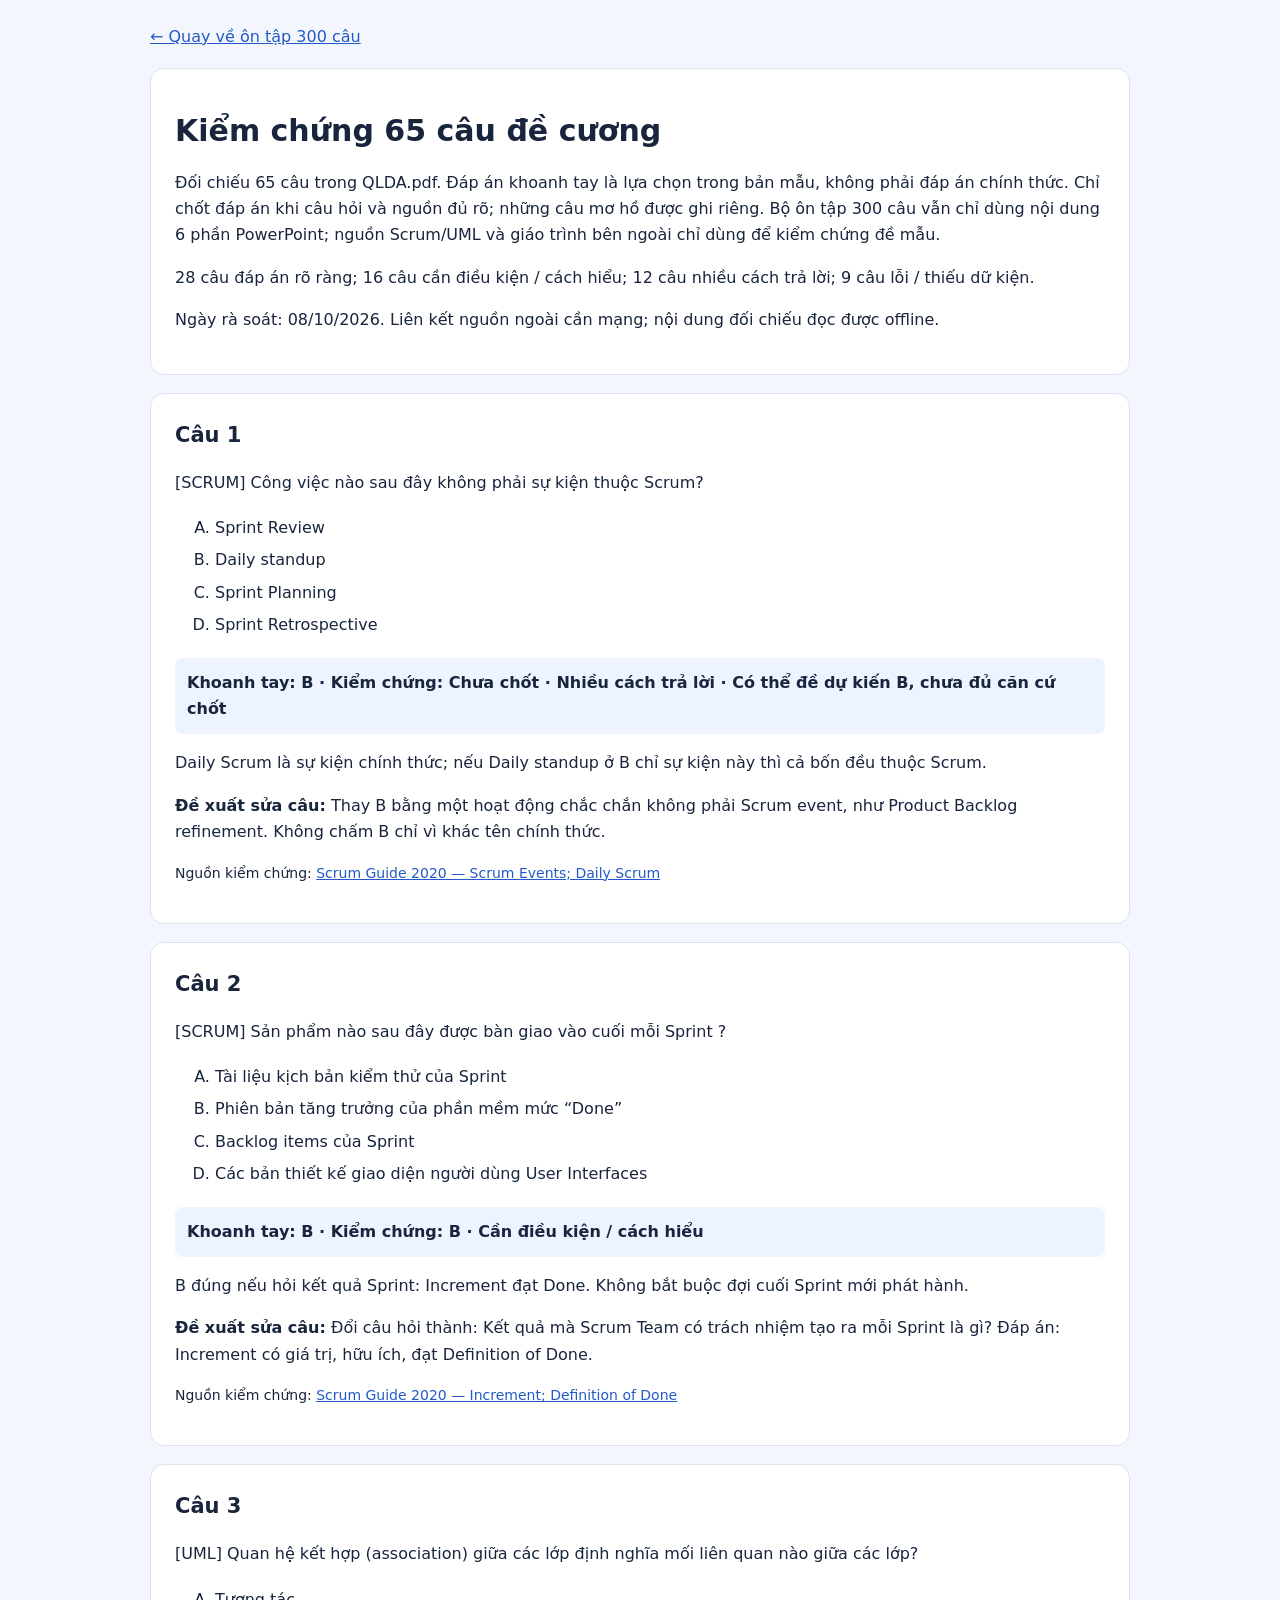
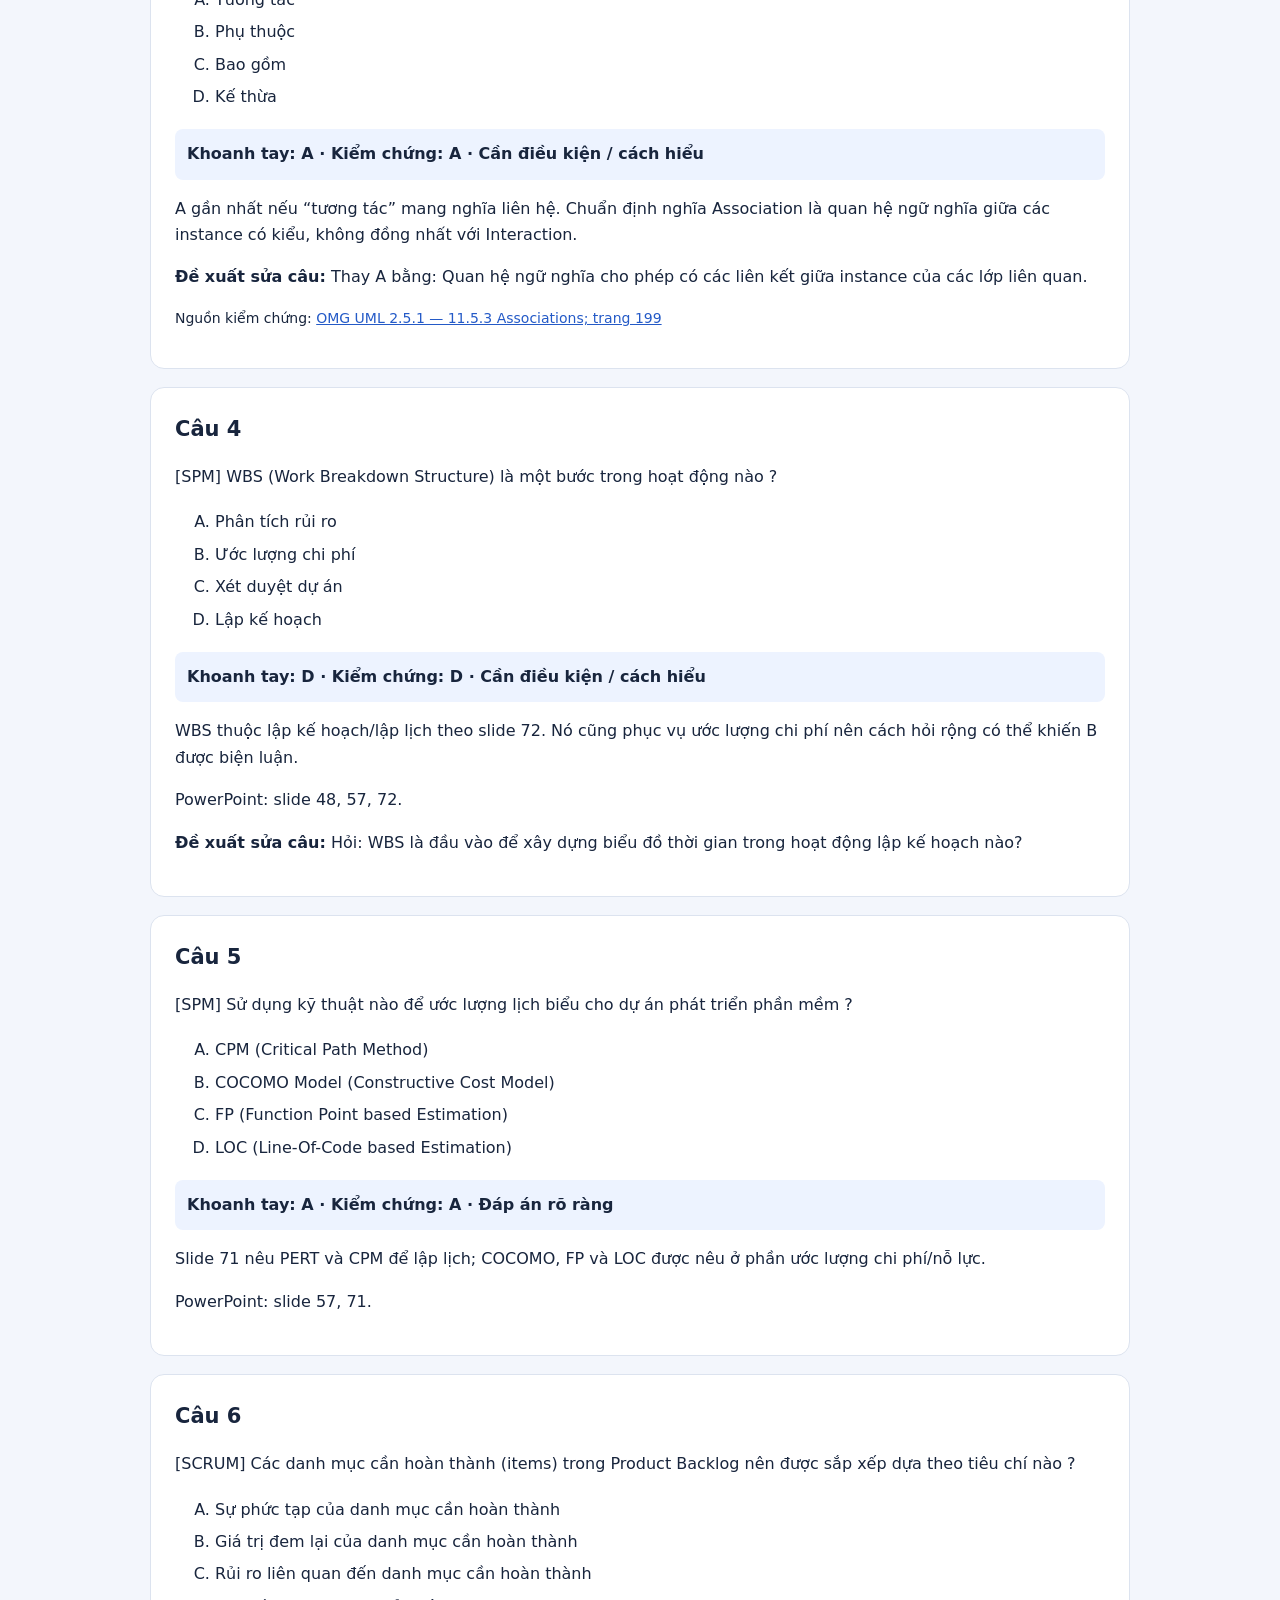
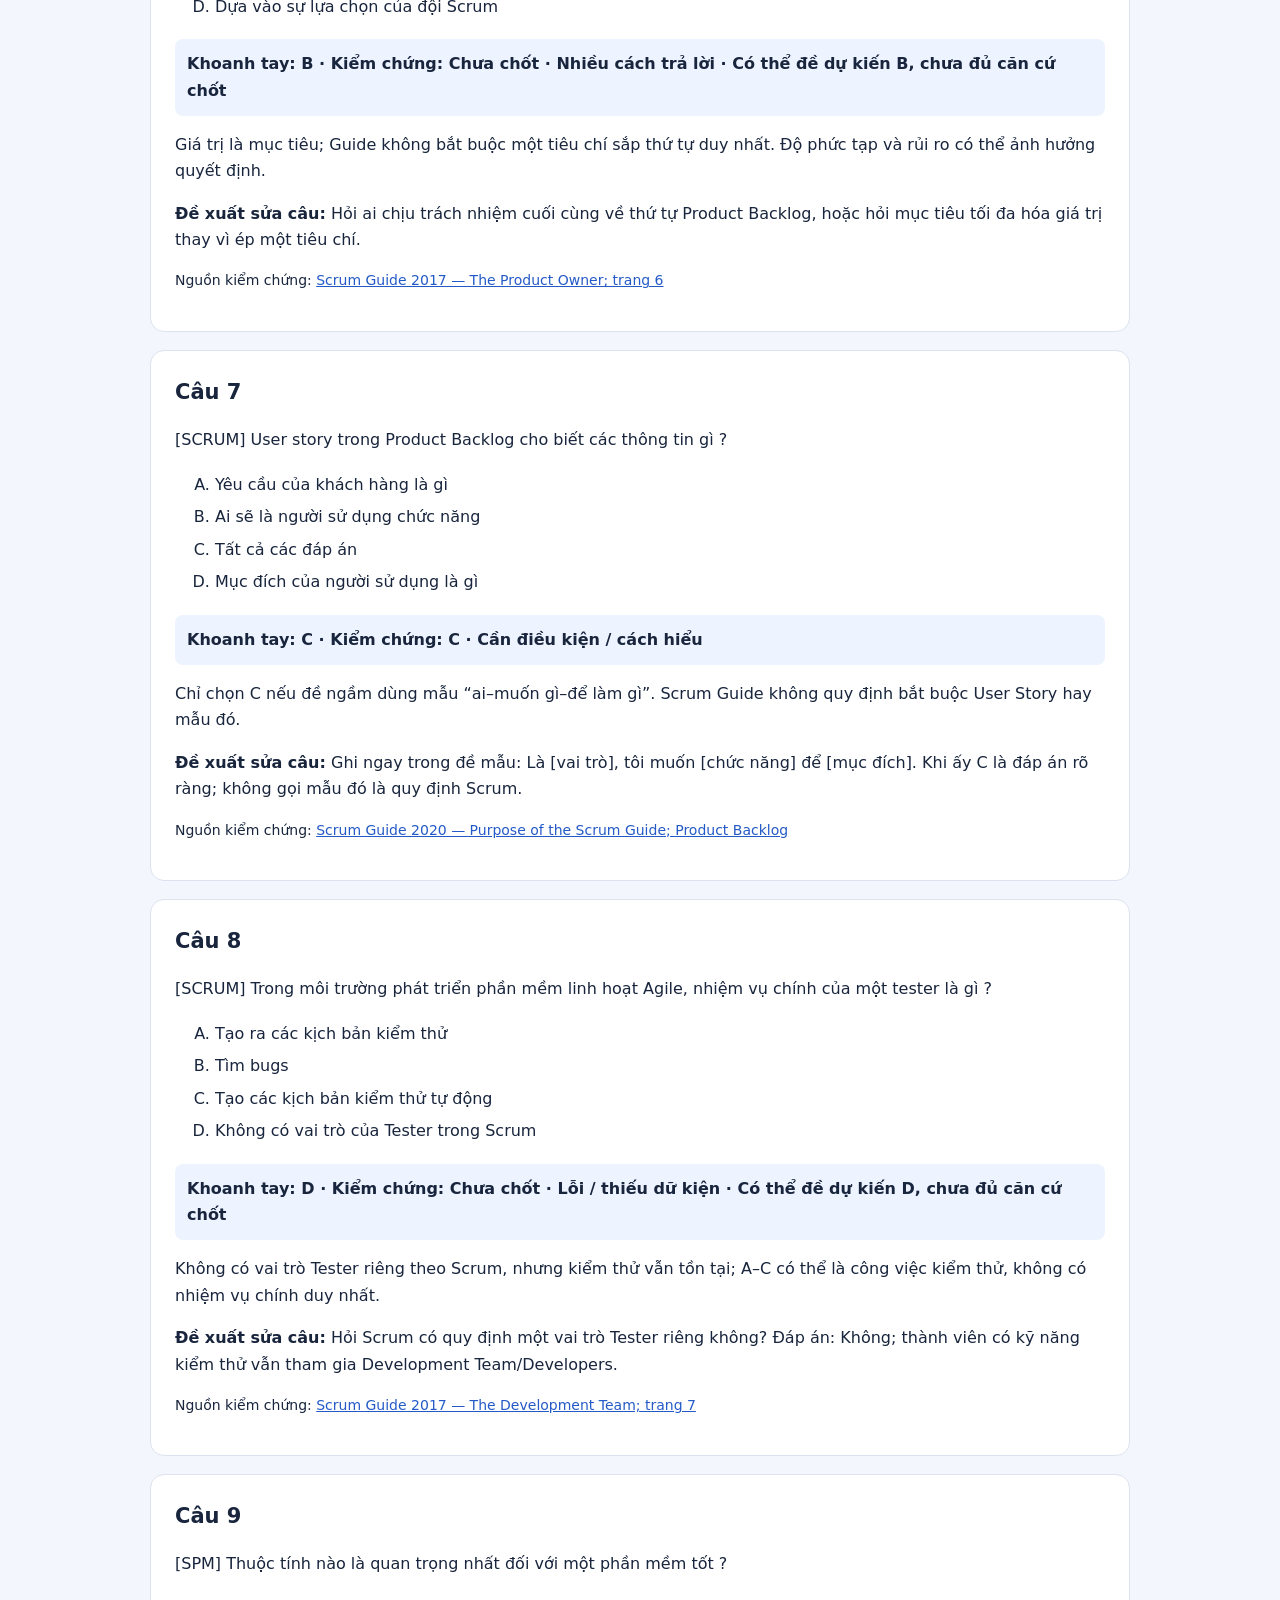
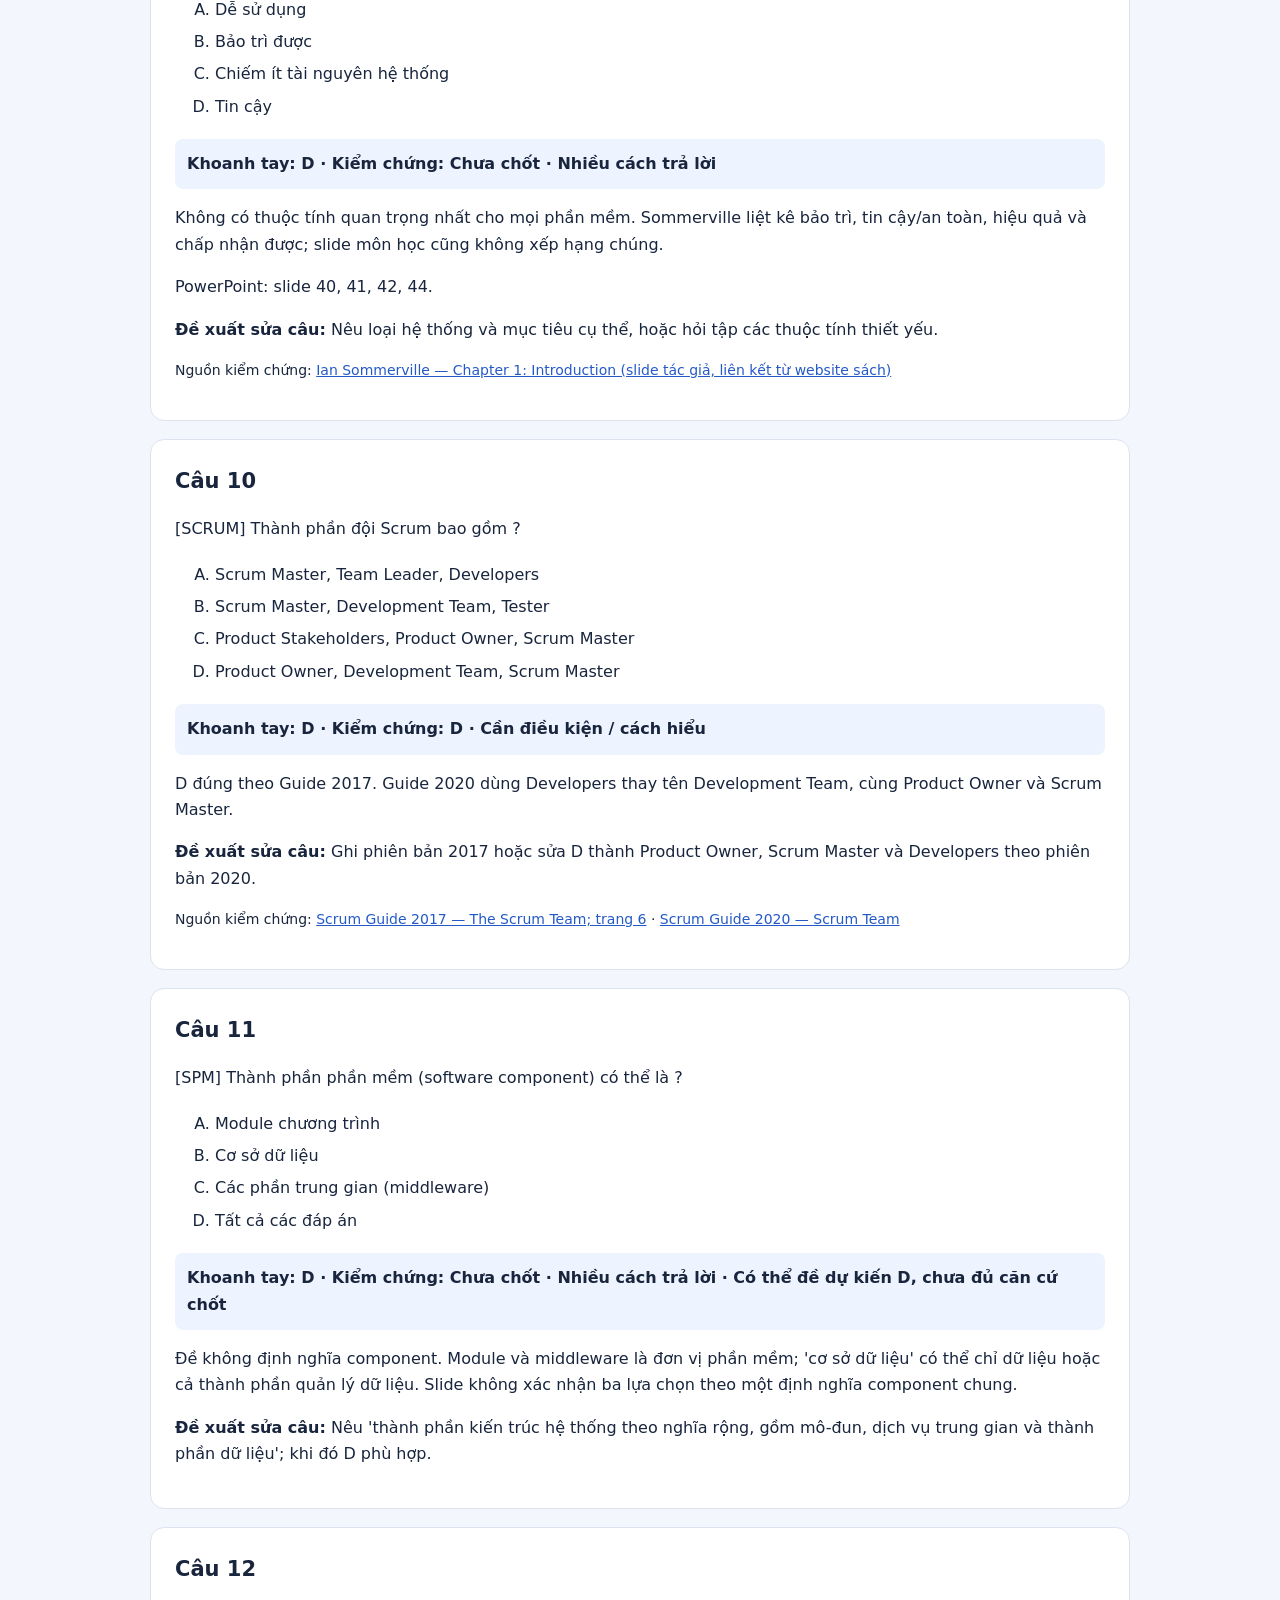
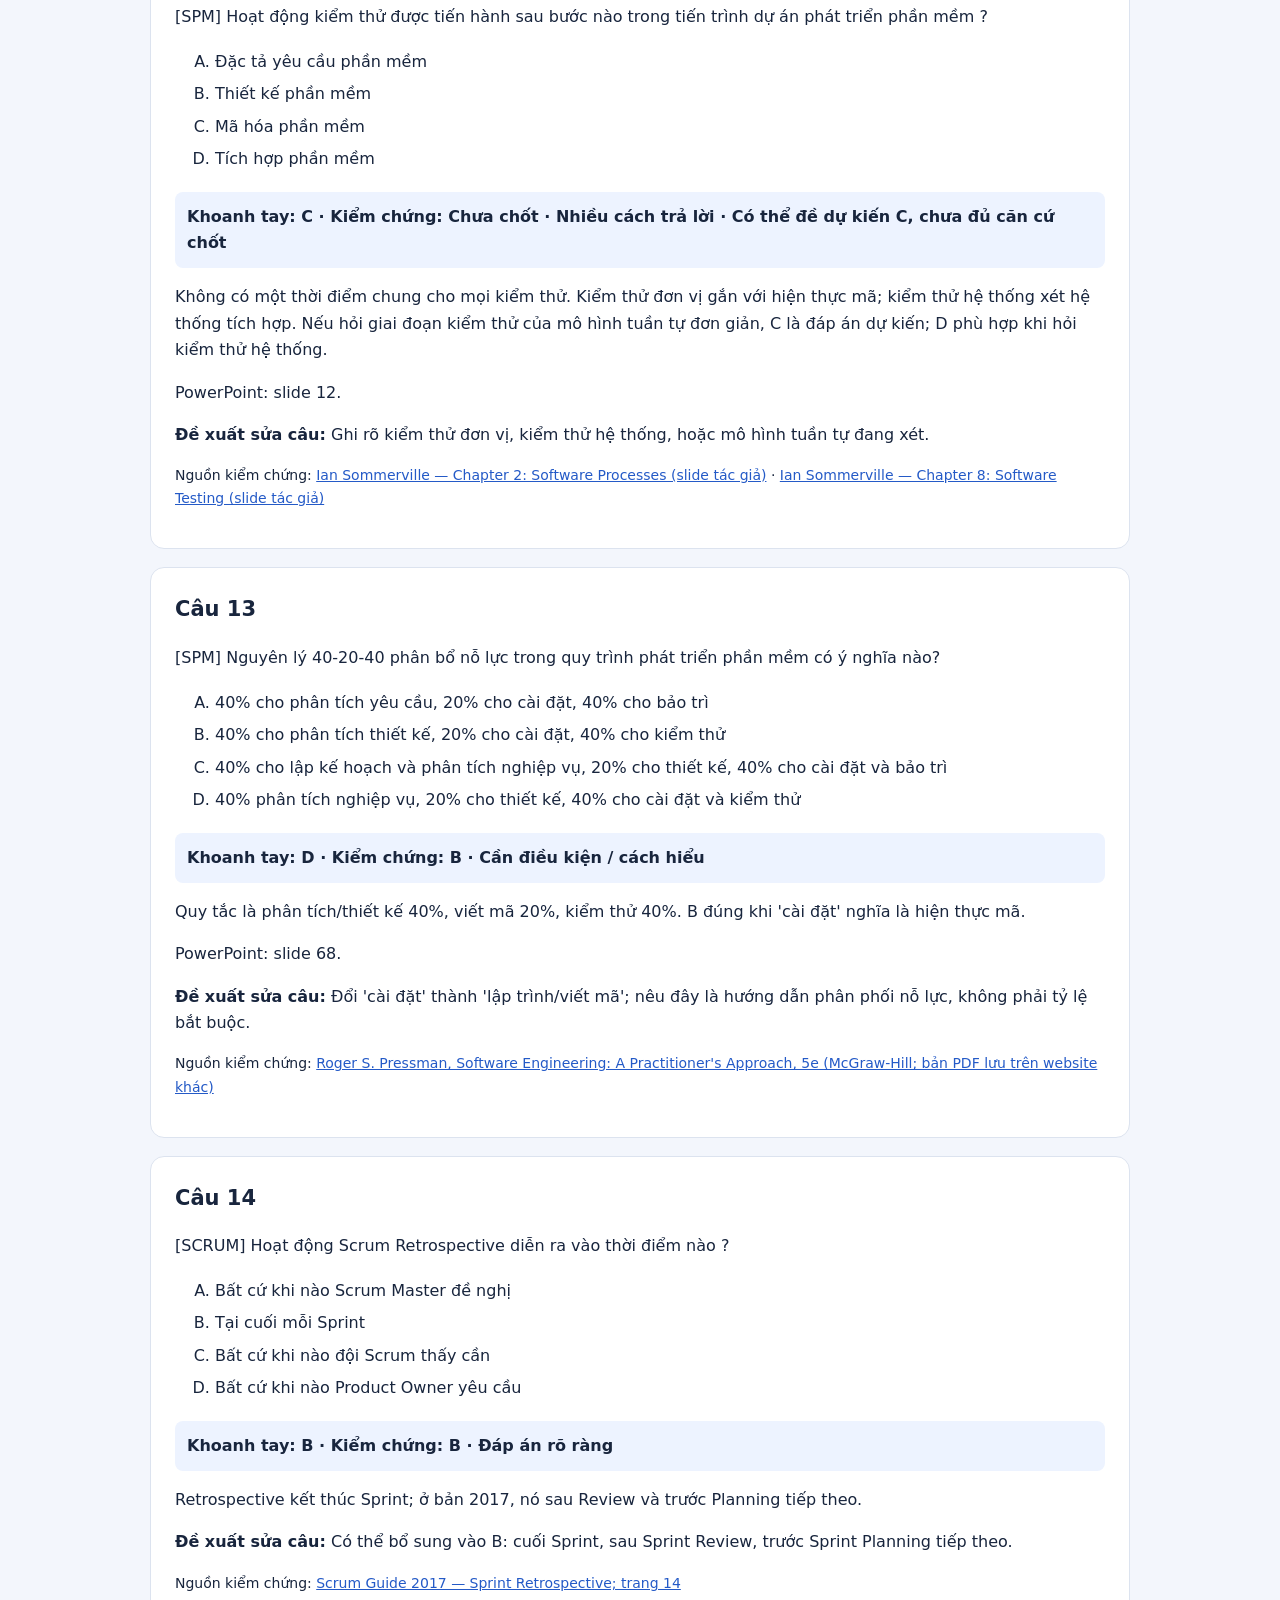
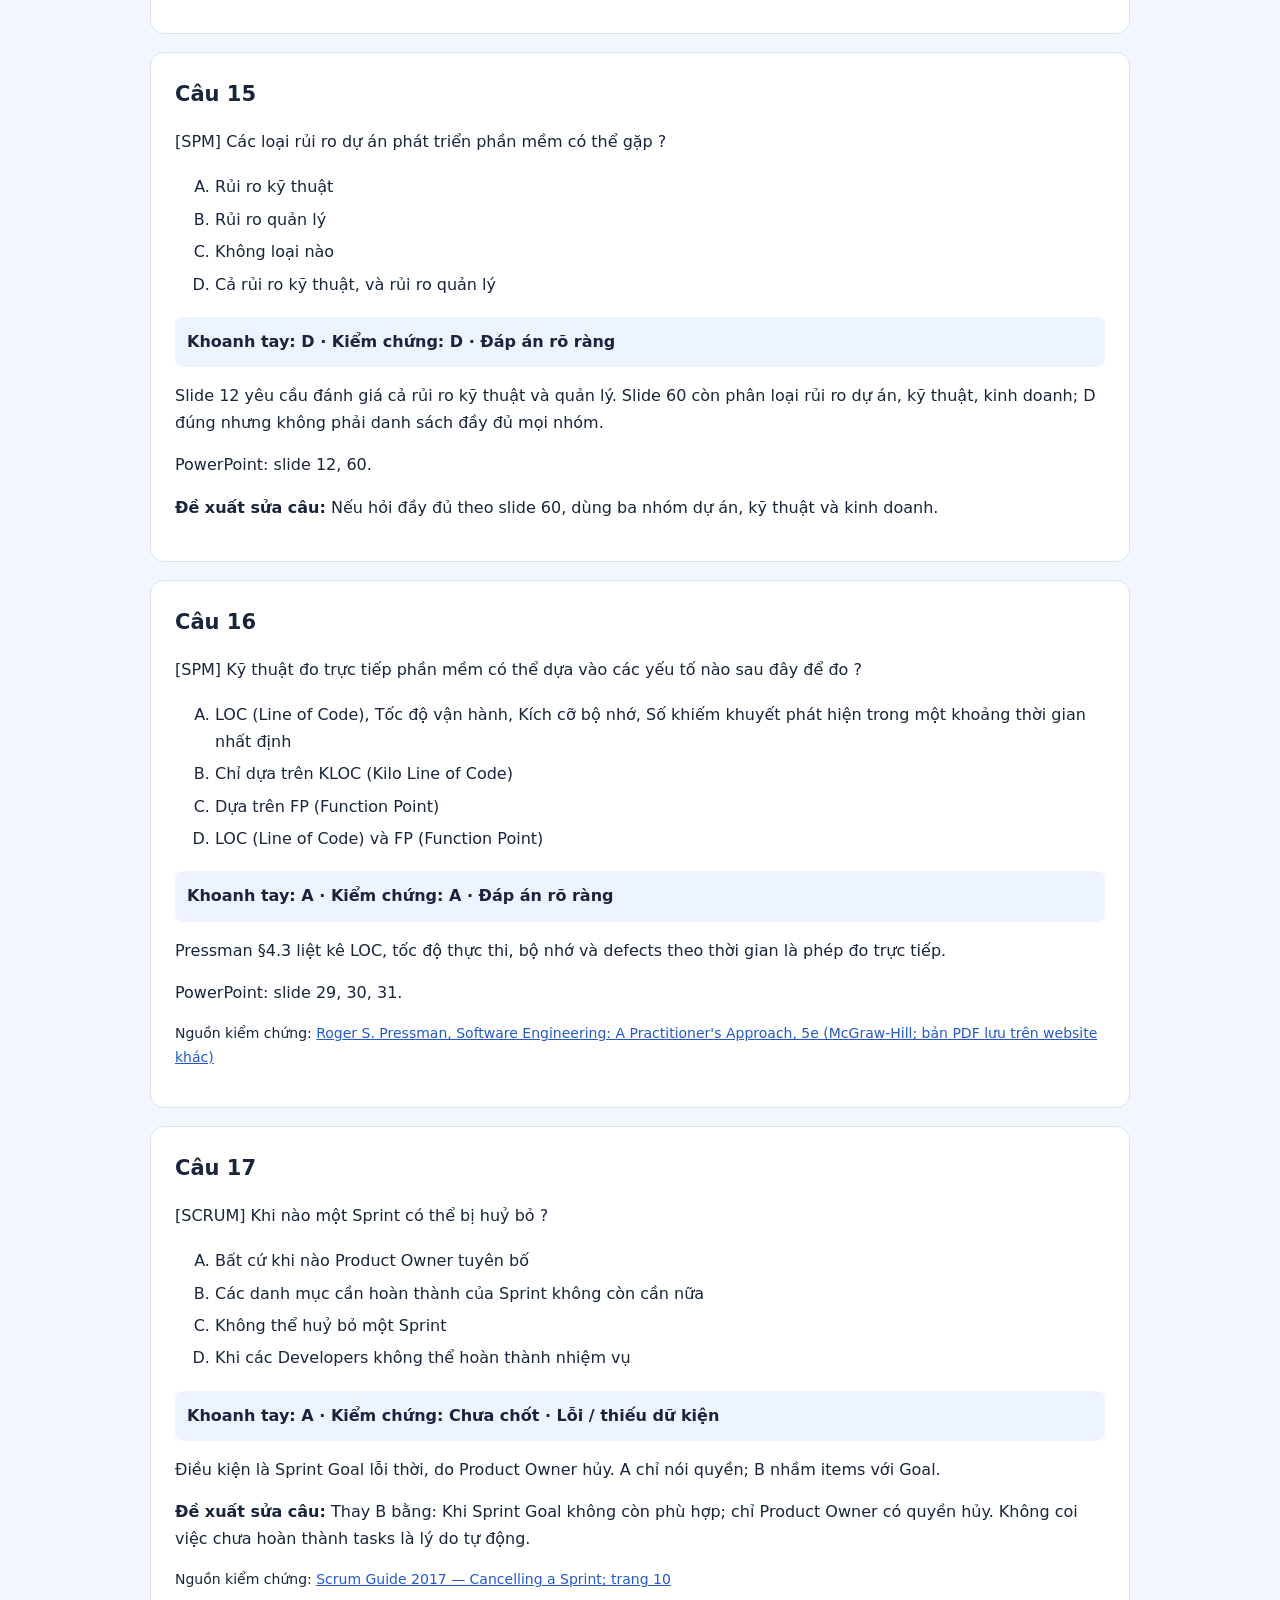
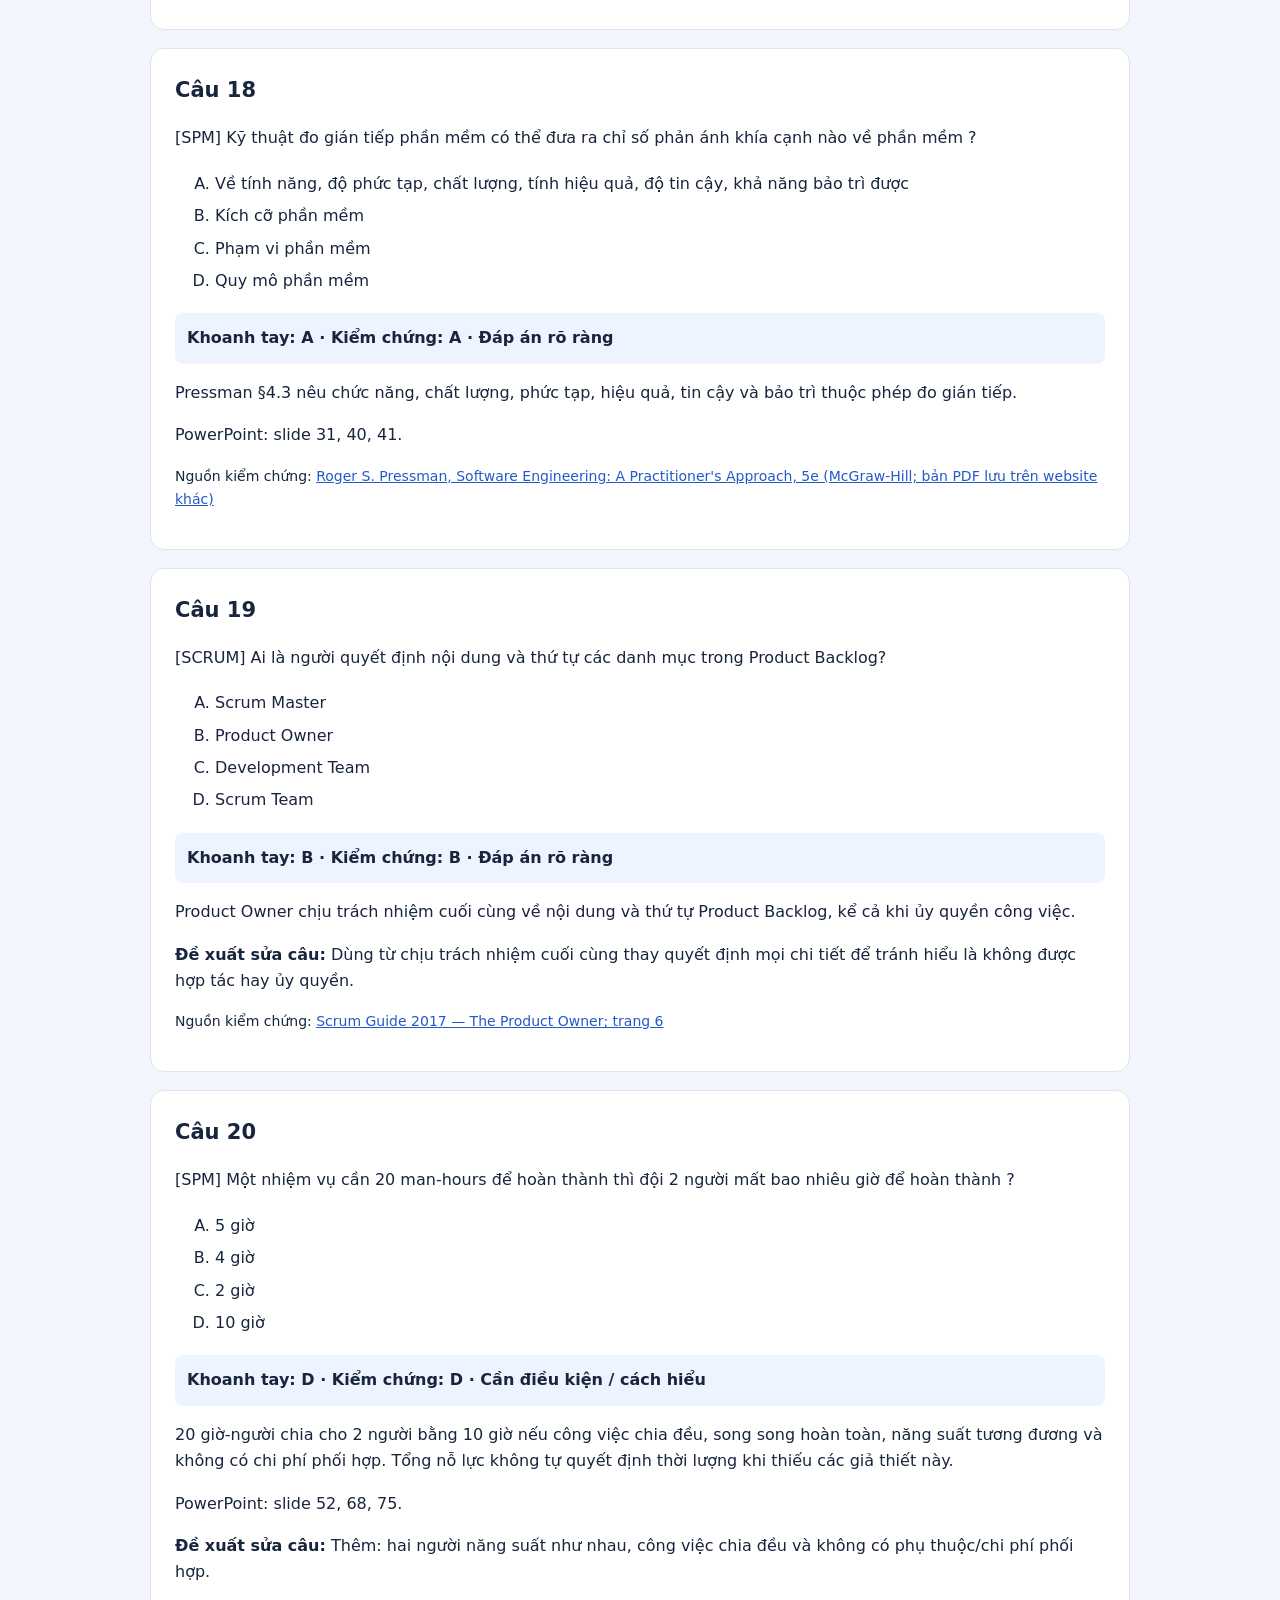
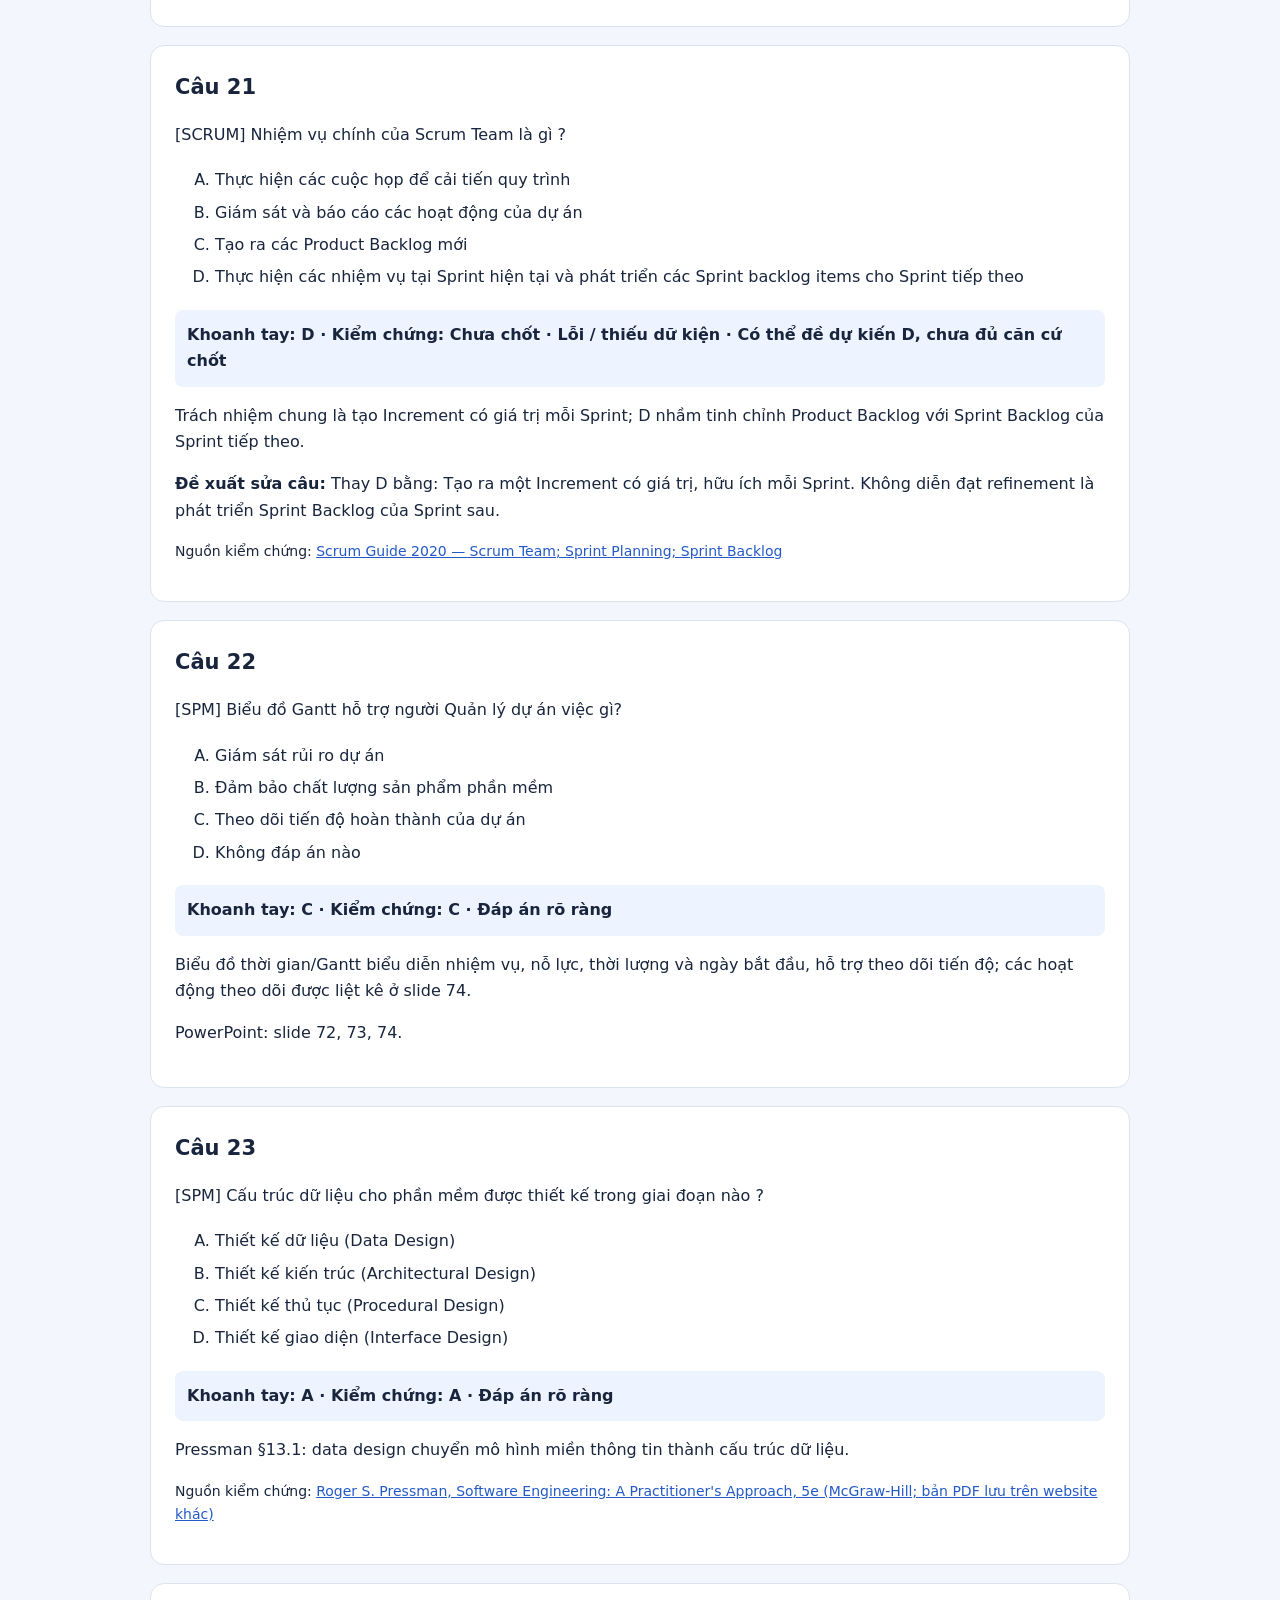
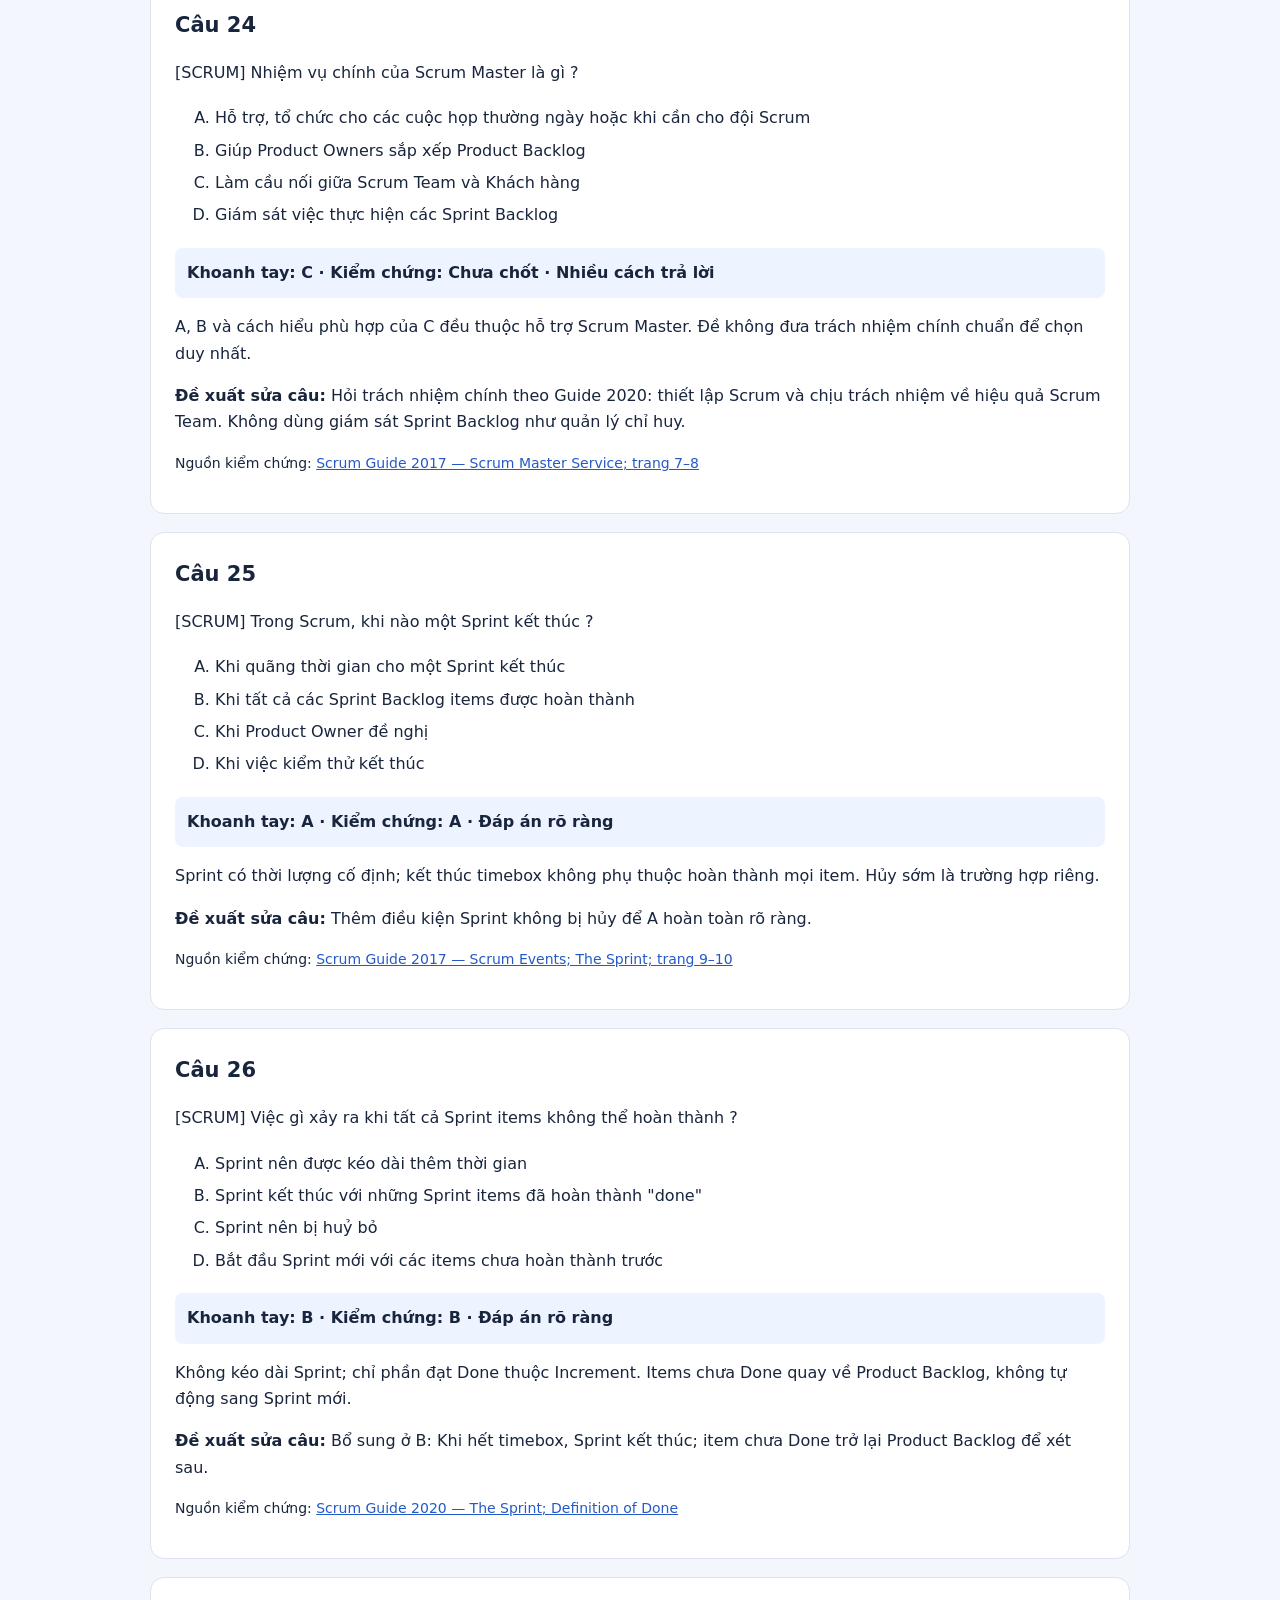
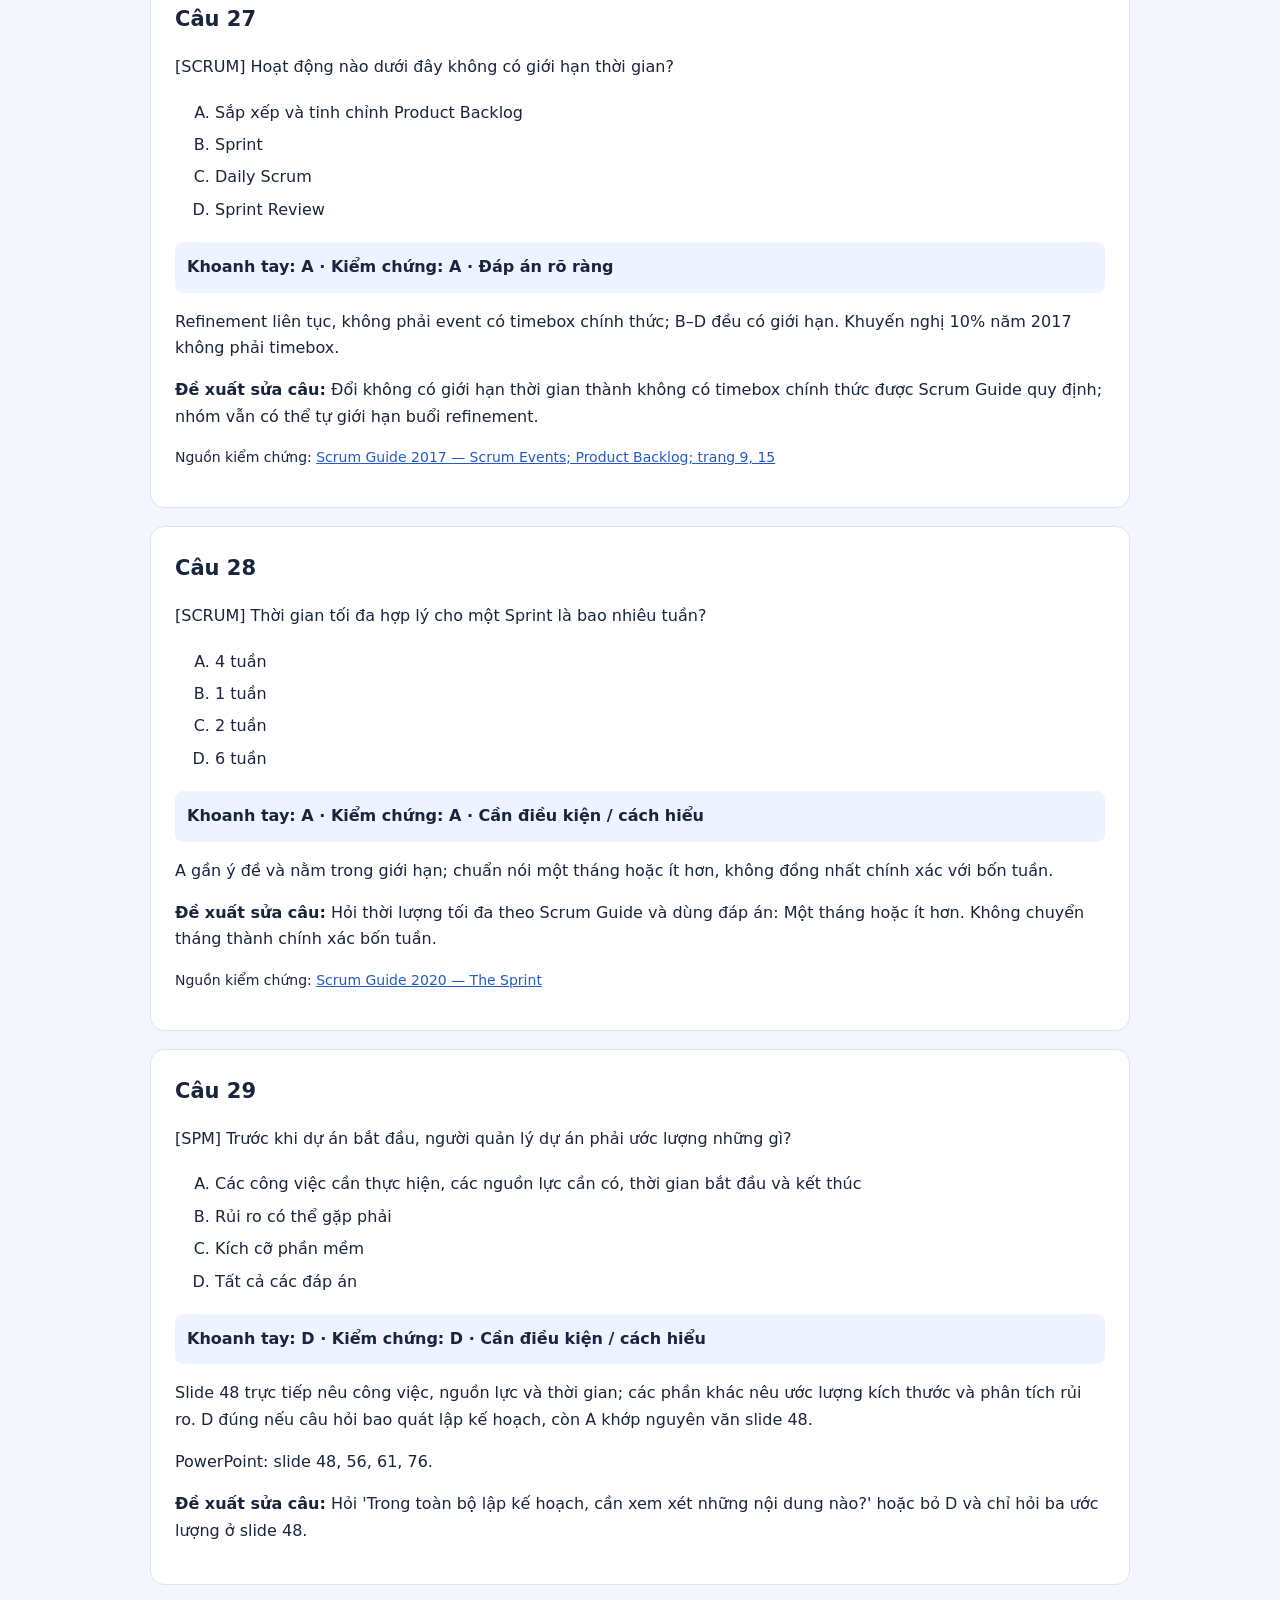
==== doi-chieu-65.html @ f9712e81 "Refine slide-based bank to 300 questions and audit 65-question reference exam" ====
<!doctype html><html lang="vi"><head><meta charset="utf-8"><meta name="viewport" content="width=device-width,initial-scale=1"><title>Kiểm chứng 65 câu đề cương</title><style>body{margin:0;background:#f3f6fc;color:#18253d;font:16px/1.65 system-ui,sans-serif}main{max-width:980px;margin:auto;padding:24px}a{color:#245ac7;overflow-wrap:anywhere}header,article{background:white;padding:24px;border:1px solid #dce3ef;border-radius:14px;margin:18px 0}h1{line-height:1.2;font-size:30px}h2{font-size:21px;margin-top:0}.result{background:#edf3ff;padding:12px;border-radius:8px;font-weight:600}.sources{font-size:14px}li{padding:3px 0}@media(max-width:500px){main{padding:12px}header,article{padding:16px}h1{font-size:25px}}@media print{body{background:white}article{break-inside:avoid}header,article{border:0;padding:0}}</style></head><body><main><a href="index.html">← Quay về ôn tập 300 câu</a><header><h1>Kiểm chứng 65 câu đề cương</h1><p>Đối chiếu 65 câu trong QLDA.pdf. Đáp án khoanh tay là lựa chọn trong bản mẫu, không phải đáp án chính thức. Chỉ chốt đáp án khi câu hỏi và nguồn đủ rõ; những câu mơ hồ được ghi riêng. Bộ ôn tập 300 câu vẫn chỉ dùng nội dung 6 phần PowerPoint; nguồn Scrum/UML và giáo trình bên ngoài chỉ dùng để kiểm chứng đề mẫu.</p><p>28 câu đáp án rõ ràng; 16 câu cần điều kiện / cách hiểu; 12 câu nhiều cách trả lời; 9 câu lỗi / thiếu dữ kiện.</p><p>Ngày rà soát: 08/10/2026. Liên kết nguồn ngoài cần mạng; nội dung đối chiếu đọc được offline.</p></header><article id="cau-1"><h2>Câu 1</h2><p>[SCRUM] Công việc nào sau đây không phải sự kiện thuộc Scrum?</p><ol type="A"><li>Sprint Review</li><li>Daily standup</li><li>Sprint Planning</li><li>Sprint Retrospective</li></ol><p class="result">Khoanh tay: B · Kiểm chứng: Chưa chốt · Nhiều cách trả lời · Có thể đề dự kiến B, chưa đủ căn cứ chốt</p><p>Daily Scrum là sự kiện chính thức; nếu Daily standup ở B chỉ sự kiện này thì cả bốn đều thuộc Scrum.</p><p><strong>Đề xuất sửa câu:</strong> Thay B bằng một hoạt động chắc chắn không phải Scrum event, như Product Backlog refinement. Không chấm B chỉ vì khác tên chính thức.</p><p class="sources">Nguồn kiểm chứng: <a href="https://scrumguides.org/scrum-guide.html">Scrum Guide 2020 — Scrum Events; Daily Scrum</a></p></article><article id="cau-2"><h2>Câu 2</h2><p>[SCRUM] Sản phẩm nào sau đây được bàn giao vào cuối mỗi Sprint ?</p><ol type="A"><li>Tài liệu kịch bản kiểm thử của Sprint</li><li>Phiên bản tăng trưởng của phần mềm mức “Done”</li><li>Backlog items của Sprint</li><li>Các bản thiết kế giao diện người dùng User Interfaces</li></ol><p class="result">Khoanh tay: B · Kiểm chứng: B · Cần điều kiện / cách hiểu</p><p>B đúng nếu hỏi kết quả Sprint: Increment đạt Done. Không bắt buộc đợi cuối Sprint mới phát hành.</p><p><strong>Đề xuất sửa câu:</strong> Đổi câu hỏi thành: Kết quả mà Scrum Team có trách nhiệm tạo ra mỗi Sprint là gì? Đáp án: Increment có giá trị, hữu ích, đạt Definition of Done.</p><p class="sources">Nguồn kiểm chứng: <a href="https://scrumguides.org/scrum-guide.html">Scrum Guide 2020 — Increment; Definition of Done</a></p></article><article id="cau-3"><h2>Câu 3</h2><p>[UML] Quan hệ kết hợp (association) giữa các lớp định nghĩa mối liên quan nào giữa các lớp?</p><ol type="A"><li>Tương tác</li><li>Phụ thuộc</li><li>Bao gồm</li><li>Kế thừa</li></ol><p class="result">Khoanh tay: A · Kiểm chứng: A · Cần điều kiện / cách hiểu</p><p>A gần nhất nếu “tương tác” mang nghĩa liên hệ. Chuẩn định nghĩa Association là quan hệ ngữ nghĩa giữa các instance có kiểu, không đồng nhất với Interaction.</p><p><strong>Đề xuất sửa câu:</strong> Thay A bằng: Quan hệ ngữ nghĩa cho phép có các liên kết giữa instance của các lớp liên quan.</p><p class="sources">Nguồn kiểm chứng: <a href="https://www.omg.org/spec/UML/2.5.1/PDF">OMG UML 2.5.1 — 11.5.3 Associations; trang 199</a></p></article><article id="cau-4"><h2>Câu 4</h2><p>[SPM] WBS (Work Breakdown Structure) là một bước trong hoạt động nào ?</p><ol type="A"><li>Phân tích rủi ro</li><li>Ước lượng chi phí</li><li>Xét duyệt dự án</li><li>Lập kế hoạch</li></ol><p class="result">Khoanh tay: D · Kiểm chứng: D · Cần điều kiện / cách hiểu</p><p>WBS thuộc lập kế hoạch/lập lịch theo slide 72. Nó cũng phục vụ ước lượng chi phí nên cách hỏi rộng có thể khiến B được biện luận.</p><p>PowerPoint: slide 48, 57, 72.</p><p><strong>Đề xuất sửa câu:</strong> Hỏi: WBS là đầu vào để xây dựng biểu đồ thời gian trong hoạt động lập kế hoạch nào?</p></article><article id="cau-5"><h2>Câu 5</h2><p>[SPM] Sử dụng kỹ thuật nào để ước lượng lịch biểu cho dự án phát triển phần mềm ?</p><ol type="A"><li>CPM (Critical Path Method)</li><li>COCOMO Model (Constructive Cost Model)</li><li>FP (Function Point based Estimation)</li><li>LOC (Line-Of-Code based Estimation)</li></ol><p class="result">Khoanh tay: A · Kiểm chứng: A · Đáp án rõ ràng</p><p>Slide 71 nêu PERT và CPM để lập lịch; COCOMO, FP và LOC được nêu ở phần ước lượng chi phí/nỗ lực.</p><p>PowerPoint: slide 57, 71.</p></article><article id="cau-6"><h2>Câu 6</h2><p>[SCRUM] Các danh mục cần hoàn thành (items) trong Product Backlog nên được sắp xếp dựa theo tiêu chí nào ?</p><ol type="A"><li>Sự phức tạp của danh mục cần hoàn thành</li><li>Giá trị đem lại của danh mục cần hoàn thành</li><li>Rủi ro liên quan đến danh mục cần hoàn thành</li><li>Dựa vào sự lựa chọn của đội Scrum</li></ol><p class="result">Khoanh tay: B · Kiểm chứng: Chưa chốt · Nhiều cách trả lời · Có thể đề dự kiến B, chưa đủ căn cứ chốt</p><p>Giá trị là mục tiêu; Guide không bắt buộc một tiêu chí sắp thứ tự duy nhất. Độ phức tạp và rủi ro có thể ảnh hưởng quyết định.</p><p><strong>Đề xuất sửa câu:</strong> Hỏi ai chịu trách nhiệm cuối cùng về thứ tự Product Backlog, hoặc hỏi mục tiêu tối đa hóa giá trị thay vì ép một tiêu chí.</p><p class="sources">Nguồn kiểm chứng: <a href="https://scrumguides.org/docs/scrumguide/v2017/2017-Scrum-Guide-US.pdf">Scrum Guide 2017 — The Product Owner; trang 6</a></p></article><article id="cau-7"><h2>Câu 7</h2><p>[SCRUM] User story trong Product Backlog cho biết các thông tin gì ?</p><ol type="A"><li>Yêu cầu của khách hàng là gì</li><li>Ai sẽ là người sử dụng chức năng</li><li>Tất cả các đáp án</li><li>Mục đích của người sử dụng là gì</li></ol><p class="result">Khoanh tay: C · Kiểm chứng: C · Cần điều kiện / cách hiểu</p><p>Chỉ chọn C nếu đề ngầm dùng mẫu “ai–muốn gì–để làm gì”. Scrum Guide không quy định bắt buộc User Story hay mẫu đó.</p><p><strong>Đề xuất sửa câu:</strong> Ghi ngay trong đề mẫu: Là [vai trò], tôi muốn [chức năng] để [mục đích]. Khi ấy C là đáp án rõ ràng; không gọi mẫu đó là quy định Scrum.</p><p class="sources">Nguồn kiểm chứng: <a href="https://scrumguides.org/scrum-guide.html">Scrum Guide 2020 — Purpose of the Scrum Guide; Product Backlog</a></p></article><article id="cau-8"><h2>Câu 8</h2><p>[SCRUM] Trong môi trường phát triển phần mềm linh hoạt Agile, nhiệm vụ chính của một tester là gì ?</p><ol type="A"><li>Tạo ra các kịch bản kiểm thử</li><li>Tìm bugs</li><li>Tạo các kịch bản kiểm thử tự động</li><li>Không có vai trò của Tester trong Scrum</li></ol><p class="result">Khoanh tay: D · Kiểm chứng: Chưa chốt · Lỗi / thiếu dữ kiện · Có thể đề dự kiến D, chưa đủ căn cứ chốt</p><p>Không có vai trò Tester riêng theo Scrum, nhưng kiểm thử vẫn tồn tại; A–C có thể là công việc kiểm thử, không có nhiệm vụ chính duy nhất.</p><p><strong>Đề xuất sửa câu:</strong> Hỏi Scrum có quy định một vai trò Tester riêng không? Đáp án: Không; thành viên có kỹ năng kiểm thử vẫn tham gia Development Team/Developers.</p><p class="sources">Nguồn kiểm chứng: <a href="https://scrumguides.org/docs/scrumguide/v2017/2017-Scrum-Guide-US.pdf">Scrum Guide 2017 — The Development Team; trang 7</a></p></article><article id="cau-9"><h2>Câu 9</h2><p>[SPM] Thuộc tính nào là quan trọng nhất đối với một phần mềm tốt ?</p><ol type="A"><li>Dễ sử dụng</li><li>Bảo trì được</li><li>Chiếm ít tài nguyên hệ thống</li><li>Tin cậy</li></ol><p class="result">Khoanh tay: D · Kiểm chứng: Chưa chốt · Nhiều cách trả lời</p><p>Không có thuộc tính quan trọng nhất cho mọi phần mềm. Sommerville liệt kê bảo trì, tin cậy/an toàn, hiệu quả và chấp nhận được; slide môn học cũng không xếp hạng chúng.</p><p>PowerPoint: slide 40, 41, 42, 44.</p><p><strong>Đề xuất sửa câu:</strong> Nêu loại hệ thống và mục tiêu cụ thể, hoặc hỏi tập các thuộc tính thiết yếu.</p><p class="sources">Nguồn kiểm chứng: <a href="https://www.slideshare.net/slideshow/ch1-introduction-42645973/42645973">Ian Sommerville — Chapter 1: Introduction (slide tác giả, liên kết từ website sách)</a></p></article><article id="cau-10"><h2>Câu 10</h2><p>[SCRUM] Thành phần đội Scrum bao gồm ?</p><ol type="A"><li>Scrum Master, Team Leader, Developers</li><li>Scrum Master, Development Team, Tester</li><li>Product Stakeholders, Product Owner, Scrum Master</li><li>Product Owner, Development Team, Scrum Master</li></ol><p class="result">Khoanh tay: D · Kiểm chứng: D · Cần điều kiện / cách hiểu</p><p>D đúng theo Guide 2017. Guide 2020 dùng Developers thay tên Development Team, cùng Product Owner và Scrum Master.</p><p><strong>Đề xuất sửa câu:</strong> Ghi phiên bản 2017 hoặc sửa D thành Product Owner, Scrum Master và Developers theo phiên bản 2020.</p><p class="sources">Nguồn kiểm chứng: <a href="https://scrumguides.org/docs/scrumguide/v2017/2017-Scrum-Guide-US.pdf">Scrum Guide 2017 — The Scrum Team; trang 6</a> · <a href="https://scrumguides.org/scrum-guide.html">Scrum Guide 2020 — Scrum Team</a></p></article><article id="cau-11"><h2>Câu 11</h2><p>[SPM] Thành phần phần mềm (software component) có thể là ?</p><ol type="A"><li>Module chương trình</li><li>Cơ sở dữ liệu</li><li>Các phần trung gian (middleware)</li><li>Tất cả các đáp án</li></ol><p class="result">Khoanh tay: D · Kiểm chứng: Chưa chốt · Nhiều cách trả lời · Có thể đề dự kiến D, chưa đủ căn cứ chốt</p><p>Đề không định nghĩa component. Module và middleware là đơn vị phần mềm; &#x27;cơ sở dữ liệu&#x27; có thể chỉ dữ liệu hoặc cả thành phần quản lý dữ liệu. Slide không xác nhận ba lựa chọn theo một định nghĩa component chung.</p><p><strong>Đề xuất sửa câu:</strong> Nêu &#x27;thành phần kiến trúc hệ thống theo nghĩa rộng, gồm mô-đun, dịch vụ trung gian và thành phần dữ liệu&#x27;; khi đó D phù hợp.</p></article><article id="cau-12"><h2>Câu 12</h2><p>[SPM] Hoạt động kiểm thử được tiến hành sau bước nào trong tiến trình dự án phát triển phần mềm ?</p><ol type="A"><li>Đặc tả yêu cầu phần mềm</li><li>Thiết kế phần mềm</li><li>Mã hóa phần mềm</li><li>Tích hợp phần mềm</li></ol><p class="result">Khoanh tay: C · Kiểm chứng: Chưa chốt · Nhiều cách trả lời · Có thể đề dự kiến C, chưa đủ căn cứ chốt</p><p>Không có một thời điểm chung cho mọi kiểm thử. Kiểm thử đơn vị gắn với hiện thực mã; kiểm thử hệ thống xét hệ thống tích hợp. Nếu hỏi giai đoạn kiểm thử của mô hình tuần tự đơn giản, C là đáp án dự kiến; D phù hợp khi hỏi kiểm thử hệ thống.</p><p>PowerPoint: slide 12.</p><p><strong>Đề xuất sửa câu:</strong> Ghi rõ kiểm thử đơn vị, kiểm thử hệ thống, hoặc mô hình tuần tự đang xét.</p><p class="sources">Nguồn kiểm chứng: <a href="https://www.slideshare.net/slideshow/ch2-sw-processes/43151501">Ian Sommerville — Chapter 2: Software Processes (slide tác giả)</a> · <a href="https://www.slideshare.net/slideshow/ch8testing/43151512">Ian Sommerville — Chapter 8: Software Testing (slide tác giả)</a></p></article><article id="cau-13"><h2>Câu 13</h2><p>[SPM] Nguyên lý 40-20-40 phân bổ nỗ lực trong quy trình phát triển phần mềm có ý nghĩa nào?</p><ol type="A"><li>40% cho phân tích yêu cầu, 20% cho cài đặt, 40% cho bảo trì</li><li>40% cho phân tích thiết kế, 20% cho cài đặt, 40% cho kiểm thử</li><li>40% cho lập kế hoạch và phân tích nghiệp vụ, 20% cho thiết kế, 40% cho cài đặt và bảo trì</li><li>40% phân tích nghiệp vụ, 20% cho thiết kế, 40% cho cài đặt và kiểm thử</li></ol><p class="result">Khoanh tay: D · Kiểm chứng: B · Cần điều kiện / cách hiểu</p><p>Quy tắc là phân tích/thiết kế 40%, viết mã 20%, kiểm thử 40%. B đúng khi &#x27;cài đặt&#x27; nghĩa là hiện thực mã.</p><p>PowerPoint: slide 68.</p><p><strong>Đề xuất sửa câu:</strong> Đổi &#x27;cài đặt&#x27; thành &#x27;lập trình/viết mã&#x27;; nêu đây là hướng dẫn phân phối nỗ lực, không phải tỷ lệ bắt buộc.</p><p class="sources">Nguồn kiểm chứng: <a href="https://3cs1106mdb.wordpress.com/wp-content/uploads/2013/08/software-engineering-5th-edition-roger-pressman1.pdf">Roger S. Pressman, Software Engineering: A Practitioner&#x27;s Approach, 5e (McGraw-Hill; bản PDF lưu trên website khác)</a></p></article><article id="cau-14"><h2>Câu 14</h2><p>[SCRUM] Hoạt động Scrum Retrospective diễn ra vào thời điểm nào ?</p><ol type="A"><li>Bất cứ khi nào Scrum Master đề nghị</li><li>Tại cuối mỗi Sprint</li><li>Bất cứ khi nào đội Scrum thấy cần</li><li>Bất cứ khi nào Product Owner yêu cầu</li></ol><p class="result">Khoanh tay: B · Kiểm chứng: B · Đáp án rõ ràng</p><p>Retrospective kết thúc Sprint; ở bản 2017, nó sau Review và trước Planning tiếp theo.</p><p><strong>Đề xuất sửa câu:</strong> Có thể bổ sung vào B: cuối Sprint, sau Sprint Review, trước Sprint Planning tiếp theo.</p><p class="sources">Nguồn kiểm chứng: <a href="https://scrumguides.org/docs/scrumguide/v2017/2017-Scrum-Guide-US.pdf">Scrum Guide 2017 — Sprint Retrospective; trang 14</a></p></article><article id="cau-15"><h2>Câu 15</h2><p>[SPM] Các loại rủi ro dự án phát triển phần mềm có thể gặp ?</p><ol type="A"><li>Rủi ro kỹ thuật</li><li>Rủi ro quản lý</li><li>Không loại nào</li><li>Cả rủi ro kỹ thuật, và rủi ro quản lý</li></ol><p class="result">Khoanh tay: D · Kiểm chứng: D · Đáp án rõ ràng</p><p>Slide 12 yêu cầu đánh giá cả rủi ro kỹ thuật và quản lý. Slide 60 còn phân loại rủi ro dự án, kỹ thuật, kinh doanh; D đúng nhưng không phải danh sách đầy đủ mọi nhóm.</p><p>PowerPoint: slide 12, 60.</p><p><strong>Đề xuất sửa câu:</strong> Nếu hỏi đầy đủ theo slide 60, dùng ba nhóm dự án, kỹ thuật và kinh doanh.</p></article><article id="cau-16"><h2>Câu 16</h2><p>[SPM] Kỹ thuật đo trực tiếp phần mềm có thể dựa vào các yếu tố nào sau đây để đo ?</p><ol type="A"><li>LOC (Line of Code), Tốc độ vận hành, Kích cỡ bộ nhớ, Số khiếm khuyết phát hiện trong một khoảng thời gian nhất định</li><li>Chỉ dựa trên KLOC (Kilo Line of Code)</li><li>Dựa trên FP (Function Point)</li><li>LOC (Line of Code) và FP (Function Point)</li></ol><p class="result">Khoanh tay: A · Kiểm chứng: A · Đáp án rõ ràng</p><p>Pressman §4.3 liệt kê LOC, tốc độ thực thi, bộ nhớ và defects theo thời gian là phép đo trực tiếp.</p><p>PowerPoint: slide 29, 30, 31.</p><p class="sources">Nguồn kiểm chứng: <a href="https://3cs1106mdb.wordpress.com/wp-content/uploads/2013/08/software-engineering-5th-edition-roger-pressman1.pdf">Roger S. Pressman, Software Engineering: A Practitioner&#x27;s Approach, 5e (McGraw-Hill; bản PDF lưu trên website khác)</a></p></article><article id="cau-17"><h2>Câu 17</h2><p>[SCRUM] Khi nào một Sprint có thể bị huỷ bỏ ?</p><ol type="A"><li>Bất cứ khi nào Product Owner tuyên bố</li><li>Các danh mục cần hoàn thành của Sprint không còn cần nữa</li><li>Không thể huỷ bỏ một Sprint</li><li>Khi các Developers không thể hoàn thành nhiệm vụ</li></ol><p class="result">Khoanh tay: A · Kiểm chứng: Chưa chốt · Lỗi / thiếu dữ kiện</p><p>Điều kiện là Sprint Goal lỗi thời, do Product Owner hủy. A chỉ nói quyền; B nhầm items với Goal.</p><p><strong>Đề xuất sửa câu:</strong> Thay B bằng: Khi Sprint Goal không còn phù hợp; chỉ Product Owner có quyền hủy. Không coi việc chưa hoàn thành tasks là lý do tự động.</p><p class="sources">Nguồn kiểm chứng: <a href="https://scrumguides.org/docs/scrumguide/v2017/2017-Scrum-Guide-US.pdf">Scrum Guide 2017 — Cancelling a Sprint; trang 10</a></p></article><article id="cau-18"><h2>Câu 18</h2><p>[SPM] Kỹ thuật đo gián tiếp phần mềm có thể đưa ra chỉ số phản ánh khía cạnh nào về phần mềm ?</p><ol type="A"><li>Về tính năng, độ phức tạp, chất lượng, tính hiệu quả, độ tin cậy, khả năng bảo trì được</li><li>Kích cỡ phần mềm</li><li>Phạm vi phần mềm</li><li>Quy mô phần mềm</li></ol><p class="result">Khoanh tay: A · Kiểm chứng: A · Đáp án rõ ràng</p><p>Pressman §4.3 nêu chức năng, chất lượng, phức tạp, hiệu quả, tin cậy và bảo trì thuộc phép đo gián tiếp.</p><p>PowerPoint: slide 31, 40, 41.</p><p class="sources">Nguồn kiểm chứng: <a href="https://3cs1106mdb.wordpress.com/wp-content/uploads/2013/08/software-engineering-5th-edition-roger-pressman1.pdf">Roger S. Pressman, Software Engineering: A Practitioner&#x27;s Approach, 5e (McGraw-Hill; bản PDF lưu trên website khác)</a></p></article><article id="cau-19"><h2>Câu 19</h2><p>[SCRUM] Ai là người quyết định nội dung và thứ tự các danh mục trong Product Backlog?</p><ol type="A"><li>Scrum Master</li><li>Product Owner</li><li>Development Team</li><li>Scrum Team</li></ol><p class="result">Khoanh tay: B · Kiểm chứng: B · Đáp án rõ ràng</p><p>Product Owner chịu trách nhiệm cuối cùng về nội dung và thứ tự Product Backlog, kể cả khi ủy quyền công việc.</p><p><strong>Đề xuất sửa câu:</strong> Dùng từ chịu trách nhiệm cuối cùng thay quyết định mọi chi tiết để tránh hiểu là không được hợp tác hay ủy quyền.</p><p class="sources">Nguồn kiểm chứng: <a href="https://scrumguides.org/docs/scrumguide/v2017/2017-Scrum-Guide-US.pdf">Scrum Guide 2017 — The Product Owner; trang 6</a></p></article><article id="cau-20"><h2>Câu 20</h2><p>[SPM] Một nhiệm vụ cần 20 man-hours để hoàn thành thì đội 2 người mất bao nhiêu giờ để hoàn thành ?</p><ol type="A"><li>5 giờ</li><li>4 giờ</li><li>2 giờ</li><li>10 giờ</li></ol><p class="result">Khoanh tay: D · Kiểm chứng: D · Cần điều kiện / cách hiểu</p><p>20 giờ-người chia cho 2 người bằng 10 giờ nếu công việc chia đều, song song hoàn toàn, năng suất tương đương và không có chi phí phối hợp. Tổng nỗ lực không tự quyết định thời lượng khi thiếu các giả thiết này.</p><p>PowerPoint: slide 52, 68, 75.</p><p><strong>Đề xuất sửa câu:</strong> Thêm: hai người năng suất như nhau, công việc chia đều và không có phụ thuộc/chi phí phối hợp.</p></article><article id="cau-21"><h2>Câu 21</h2><p>[SCRUM] Nhiệm vụ chính của Scrum Team là gì ?</p><ol type="A"><li>Thực hiện các cuộc họp để cải tiến quy trình</li><li>Giám sát và báo cáo các hoạt động của dự án</li><li>Tạo ra các Product Backlog mới</li><li>Thực hiện các nhiệm vụ tại Sprint hiện tại và phát triển các Sprint backlog items cho Sprint tiếp theo</li></ol><p class="result">Khoanh tay: D · Kiểm chứng: Chưa chốt · Lỗi / thiếu dữ kiện · Có thể đề dự kiến D, chưa đủ căn cứ chốt</p><p>Trách nhiệm chung là tạo Increment có giá trị mỗi Sprint; D nhầm tinh chỉnh Product Backlog với Sprint Backlog của Sprint tiếp theo.</p><p><strong>Đề xuất sửa câu:</strong> Thay D bằng: Tạo ra một Increment có giá trị, hữu ích mỗi Sprint. Không diễn đạt refinement là phát triển Sprint Backlog của Sprint sau.</p><p class="sources">Nguồn kiểm chứng: <a href="https://scrumguides.org/scrum-guide.html">Scrum Guide 2020 — Scrum Team; Sprint Planning; Sprint Backlog</a></p></article><article id="cau-22"><h2>Câu 22</h2><p>[SPM] Biểu đồ Gantt hỗ trợ người Quản lý dự án việc gì?</p><ol type="A"><li>Giám sát rủi ro dự án</li><li>Đảm bảo chất lượng sản phẩm phần mềm</li><li>Theo dõi tiến độ hoàn thành của dự án</li><li>Không đáp án nào</li></ol><p class="result">Khoanh tay: C · Kiểm chứng: C · Đáp án rõ ràng</p><p>Biểu đồ thời gian/Gantt biểu diễn nhiệm vụ, nỗ lực, thời lượng và ngày bắt đầu, hỗ trợ theo dõi tiến độ; các hoạt động theo dõi được liệt kê ở slide 74.</p><p>PowerPoint: slide 72, 73, 74.</p></article><article id="cau-23"><h2>Câu 23</h2><p>[SPM] Cấu trúc dữ liệu cho phần mềm được thiết kế trong giai đoạn nào ?</p><ol type="A"><li>Thiết kế dữ liệu (Data Design)</li><li>Thiết kế kiến trúc (Architectural Design)</li><li>Thiết kế thủ tục (Procedural Design)</li><li>Thiết kế giao diện (Interface Design)</li></ol><p class="result">Khoanh tay: A · Kiểm chứng: A · Đáp án rõ ràng</p><p>Pressman §13.1: data design chuyển mô hình miền thông tin thành cấu trúc dữ liệu.</p><p class="sources">Nguồn kiểm chứng: <a href="https://3cs1106mdb.wordpress.com/wp-content/uploads/2013/08/software-engineering-5th-edition-roger-pressman1.pdf">Roger S. Pressman, Software Engineering: A Practitioner&#x27;s Approach, 5e (McGraw-Hill; bản PDF lưu trên website khác)</a></p></article><article id="cau-24"><h2>Câu 24</h2><p>[SCRUM] Nhiệm vụ chính của Scrum Master là gì ?</p><ol type="A"><li>Hỗ trợ, tổ chức cho các cuộc họp thường ngày hoặc khi cần cho đội Scrum</li><li>Giúp Product Owners sắp xếp Product Backlog</li><li>Làm cầu nối giữa Scrum Team và Khách hàng</li><li>Giám sát việc thực hiện các Sprint Backlog</li></ol><p class="result">Khoanh tay: C · Kiểm chứng: Chưa chốt · Nhiều cách trả lời</p><p>A, B và cách hiểu phù hợp của C đều thuộc hỗ trợ Scrum Master. Đề không đưa trách nhiệm chính chuẩn để chọn duy nhất.</p><p><strong>Đề xuất sửa câu:</strong> Hỏi trách nhiệm chính theo Guide 2020: thiết lập Scrum và chịu trách nhiệm về hiệu quả Scrum Team. Không dùng giám sát Sprint Backlog như quản lý chỉ huy.</p><p class="sources">Nguồn kiểm chứng: <a href="https://scrumguides.org/docs/scrumguide/v2017/2017-Scrum-Guide-US.pdf">Scrum Guide 2017 — Scrum Master Service; trang 7–8</a></p></article><article id="cau-25"><h2>Câu 25</h2><p>[SCRUM] Trong Scrum, khi nào một Sprint kết thúc ?</p><ol type="A"><li>Khi quãng thời gian cho một Sprint kết thúc</li><li>Khi tất cả các Sprint Backlog items được hoàn thành</li><li>Khi Product Owner đề nghị</li><li>Khi việc kiểm thử kết thúc</li></ol><p class="result">Khoanh tay: A · Kiểm chứng: A · Đáp án rõ ràng</p><p>Sprint có thời lượng cố định; kết thúc timebox không phụ thuộc hoàn thành mọi item. Hủy sớm là trường hợp riêng.</p><p><strong>Đề xuất sửa câu:</strong> Thêm điều kiện Sprint không bị hủy để A hoàn toàn rõ ràng.</p><p class="sources">Nguồn kiểm chứng: <a href="https://scrumguides.org/docs/scrumguide/v2017/2017-Scrum-Guide-US.pdf">Scrum Guide 2017 — Scrum Events; The Sprint; trang 9–10</a></p></article><article id="cau-26"><h2>Câu 26</h2><p>[SCRUM] Việc gì xảy ra khi tất cả Sprint items không thể hoàn thành ?</p><ol type="A"><li>Sprint nên được kéo dài thêm thời gian</li><li>Sprint kết thúc với những Sprint items đã hoàn thành &quot;done&quot;</li><li>Sprint nên bị huỷ bỏ</li><li>Bắt đầu Sprint mới với các items chưa hoàn thành trước</li></ol><p class="result">Khoanh tay: B · Kiểm chứng: B · Đáp án rõ ràng</p><p>Không kéo dài Sprint; chỉ phần đạt Done thuộc Increment. Items chưa Done quay về Product Backlog, không tự động sang Sprint mới.</p><p><strong>Đề xuất sửa câu:</strong> Bổ sung ở B: Khi hết timebox, Sprint kết thúc; item chưa Done trở lại Product Backlog để xét sau.</p><p class="sources">Nguồn kiểm chứng: <a href="https://scrumguides.org/scrum-guide.html">Scrum Guide 2020 — The Sprint; Definition of Done</a></p></article><article id="cau-27"><h2>Câu 27</h2><p>[SCRUM] Hoạt động nào dưới đây không có giới hạn thời gian?</p><ol type="A"><li>Sắp xếp và tinh chỉnh Product Backlog</li><li>Sprint</li><li>Daily Scrum</li><li>Sprint Review</li></ol><p class="result">Khoanh tay: A · Kiểm chứng: A · Đáp án rõ ràng</p><p>Refinement liên tục, không phải event có timebox chính thức; B–D đều có giới hạn. Khuyến nghị 10% năm 2017 không phải timebox.</p><p><strong>Đề xuất sửa câu:</strong> Đổi không có giới hạn thời gian thành không có timebox chính thức được Scrum Guide quy định; nhóm vẫn có thể tự giới hạn buổi refinement.</p><p class="sources">Nguồn kiểm chứng: <a href="https://scrumguides.org/docs/scrumguide/v2017/2017-Scrum-Guide-US.pdf">Scrum Guide 2017 — Scrum Events; Product Backlog; trang 9, 15</a></p></article><article id="cau-28"><h2>Câu 28</h2><p>[SCRUM] Thời gian tối đa hợp lý cho một Sprint là bao nhiêu tuần?</p><ol type="A"><li>4 tuần</li><li>1 tuần</li><li>2 tuần</li><li>6 tuần</li></ol><p class="result">Khoanh tay: A · Kiểm chứng: A · Cần điều kiện / cách hiểu</p><p>A gần ý đề và nằm trong giới hạn; chuẩn nói một tháng hoặc ít hơn, không đồng nhất chính xác với bốn tuần.</p><p><strong>Đề xuất sửa câu:</strong> Hỏi thời lượng tối đa theo Scrum Guide và dùng đáp án: Một tháng hoặc ít hơn. Không chuyển tháng thành chính xác bốn tuần.</p><p class="sources">Nguồn kiểm chứng: <a href="https://scrumguides.org/scrum-guide.html">Scrum Guide 2020 — The Sprint</a></p></article><article id="cau-29"><h2>Câu 29</h2><p>[SPM] Trước khi dự án bắt đầu, người quản lý dự án phải ước lượng những gì?</p><ol type="A"><li>Các công việc cần thực hiện, các nguồn lực cần có, thời gian bắt đầu và kết thúc</li><li>Rủi ro có thể gặp phải</li><li>Kích cỡ phần mềm</li><li>Tất cả các đáp án</li></ol><p class="result">Khoanh tay: D · Kiểm chứng: D · Cần điều kiện / cách hiểu</p><p>Slide 48 trực tiếp nêu công việc, nguồn lực và thời gian; các phần khác nêu ước lượng kích thước và phân tích rủi ro. D đúng nếu câu hỏi bao quát lập kế hoạch, còn A khớp nguyên văn slide 48.</p><p>PowerPoint: slide 48, 56, 61, 76.</p><p><strong>Đề xuất sửa câu:</strong> Hỏi &#x27;Trong toàn bộ lập kế hoạch, cần xem xét những nội dung nào?&#x27; hoặc bỏ D và chỉ hỏi ba ước lượng ở slide 48.</p></article><article id="cau-30"><h2>Câu 30</h2><p>[SPM] Kỹ thuật kiểm thử nào được Developer dùng để kiểm thử mã nguồn ?</p><ol type="A"><li>Kiểm thử đơn vị</li><li>Kiểm thử tích hợp</li><li>Kiểm thử tích hợp và kiểm thử đơn vị</li><li>Không đáp án nào đúng</li></ol><p class="result">Khoanh tay: A · Kiểm chứng: C · Đáp án rõ ràng</p><p>Development testing do nhóm phát triển thực hiện gồm kiểm thử đơn vị, thành phần và hệ thống tích hợp. Vì vậy cả unit và integration đều có thể do developer thực hiện; không phải chỉ unit.</p><p><strong>Đề xuất sửa câu:</strong> Nếu muốn đáp án A, hỏi kỹ thuật kiểm thử một hàm/lớp riêng lẻ trong cô lập.</p><p class="sources">Nguồn kiểm chứng: <a href="https://www.slideshare.net/slideshow/ch8testing/43151512">Ian Sommerville — Chapter 8: Software Testing (slide tác giả)</a></p></article><article id="cau-31"><h2>Câu 31</h2><p>[SPM] Câu hỏi nào không tồn tại trong nguyên lý W5HH?</p><ol type="A"><li>Why is the system being developed ?</li><li>What will be done, by When ?</li><li>Where are the stakeholders organizationally located?</li><li>Who is responsible for a function?</li></ol><p class="result">Khoanh tay: C · Kiểm chứng: Chưa chốt · Lỗi / thiếu dữ kiện · Có thể đề dự kiến C, chưa đủ căn cứ chốt</p><p>Slide 19 có câu Where are they organizationally located? C chỉ đổi &#x27;they&#x27; thành &#x27;stakeholders&#x27;, vẫn là câu hỏi vị trí tổ chức. C không phải một câu hỏi ngoài nguyên lý về mặt ý nghĩa; A, B, D cũng đều thuộc W5HH.</p><p>PowerPoint: slide 19.</p><p><strong>Đề xuất sửa câu:</strong> Thay C bằng câu thực sự ngoài W5HH, hoặc ghi rõ đang kiểm tra nguyên văn bản trích.</p></article><article id="cau-32"><h2>Câu 32</h2><p>[SPM] Quản lý dự án phần mềm hiệu quả tập trung vào bốn yếu tố (4P) bao gồm: People, Product, Project, và ...?</p><ol type="A"><li>Process</li><li>Profit</li><li>Plan</li><li>Participants</li></ol><p class="result">Khoanh tay: A · Kiểm chứng: A · Đáp án rõ ràng</p><p>Bốn yếu tố trên slide 5 là People, Product, Process và Project.</p><p>PowerPoint: slide 5.</p></article><article id="cau-33"><h2>Câu 33</h2><p>[SPM] BA có thể sử dụng các prototype ở những dạng nào dưới đây làm phương tiện trao đổi với khách hàng để làm rõ yêu cầu chức năng phần mềm ?</p><ol type="A"><li>Mô hình trên giấy; Mô hình giao diện trên PC; Phần mềm cài đặt một phần các chức năng</li><li>Mô hình trên giấy; Phần mềm cài đặt một tập con các chức năng; Chương trình đã có thực hiện được một phần hoặc các chức năng mong muốn nhưng cần hoàn thiện thêm</li><li>Mô hình trên giấy; Mô hình giao diện trên PC; Chương trình cài đặt một tập con các chức năng; Phần mềm đã có</li><li>Tất cả các đáp án đều đúng</li></ol><p class="result">Khoanh tay: D · Kiểm chứng: D · Cần điều kiện / cách hiểu</p><p>Các dạng được liệt kê có thể làm prototype nếu dùng để minh họa và làm rõ yêu cầu. &#x27;Phần mềm đã có&#x27; chỉ phù hợp khi thực hiện hoặc trình diễn phần hành vi mong muốn, không phải bất kỳ phần mềm nào.</p><p>PowerPoint: slide 11.</p><p><strong>Đề xuất sửa câu:</strong> Thêm điều kiện cho phần mềm sẵn có: mô phỏng được một phần hành vi/chức năng cần trao đổi.</p><p class="sources">Nguồn kiểm chứng: <a href="https://www.slideshare.net/slideshow/ch2-sw-processes/43151501">Ian Sommerville — Chapter 2: Software Processes (slide tác giả)</a></p></article><article id="cau-34"><h2>Câu 34</h2><p>[SPM] Các nguồn lực cần Người quản lý dự án phần mềm quan tâm bao gồm: Con người, Công cụ phần cứng-phần mềm, và ...?</p><ol type="A"><li>Người dùng cuối</li><li>Kinh phí</li><li>Các thành phần phần mềm dùng lại</li><li>Nguồn vốn</li></ol><p class="result">Khoanh tay: B · Kiểm chứng: C · Đáp án rõ ràng</p><p>Kim tự tháp slide 50 gồm People, Reusable software components và Hardware/software tools.</p><p>PowerPoint: slide 50.</p></article><article id="cau-35"><h2>Câu 35</h2><p>[UML] Use case A có quan hệ &lt;&gt; với use case B có nghĩa là ?</p><ol type="A"><li>A cần có các hành vi trong B để hoàn thiện</li><li>A có thể sử dụng các hành vi trong B như một lựa chọn để hoàn thiện</li><li>A bao gồm các hành vi của B</li><li>A không thể hoàn thiện nếu thiếu B</li></ol><p class="result">Khoanh tay: A · Kiểm chứng: Chưa chốt · Lỗi / thiếu dữ kiện</p><p>Đã render trang 7: đề gốc thực sự chỉ có &lt;&gt;. Không biết include/extend hay hướng quan hệ; A, C, D còn chồng nghĩa nếu giả định include.</p><p><strong>Đề xuất sửa câu:</strong> Khôi phục tên quan hệ và hướng mũi tên từ nguồn có đủ nội dung; viết lại lựa chọn loại trừ nhau. Không dùng dấu khoanh tay làm đáp án chính thức.</p><p class="sources">Nguồn kiểm chứng: <a href="https://www.omg.org/spec/UML/2.5.1/PDF">OMG UML 2.5.1 — 18.1.3.2 Extends; 18.1.3.3 Includes; trang 640–641</a></p></article><article id="cau-36"><h2>Câu 36</h2><p>[SPM] Số lượng người cần có đối với một dự án phần mềm chỉ xác định được sau khi ?</p><ol type="A"><li>Có ước lượng về rủi ro dự án</li><li>Có ước lượng về thời gian của dự án</li><li>Có ước lượng về công sức phát triển</li><li>Có ước lượng về chi phí dự án</li></ol><p class="result">Khoanh tay: C · Kiểm chứng: C · Đáp án rõ ràng</p><p>Slide 52: số người chỉ xác định sau khi ước lượng nỗ lực phát triển theo tháng-người.</p><p>PowerPoint: slide 52.</p></article><article id="cau-37"><h2>Câu 37</h2><p>[UML] Biểu đồ trường hợp sử dụng (Use case diagram) biểu diễn khía cạnh nào của hệ thống ?</p><ol type="A"><li>Hành vi hệ thống</li><li>Cấu trúc tĩnh của hệ thống</li><li>Kiến trúc của hệ thống</li><li>Yêu cầu chức năng của hệ thống</li></ol><p class="result">Khoanh tay: A · Kiểm chứng: Chưa chốt · Nhiều cách trả lời · Có thể đề dự kiến D, chưa đủ căn cứ chốt</p><p>A và D đều có cơ sở: use case đặc tả hành vi được cung cấp và dùng để ghi nhận yêu cầu chức năng, không mô tả cấu trúc nội bộ.</p><p><strong>Đề xuất sửa câu:</strong> Giữ một lựa chọn đúng: Các chức năng/hành vi hệ thống cung cấp cho actor; bỏ đáp án đồng nghĩa còn lại.</p><p class="sources">Nguồn kiểm chứng: <a href="https://www.omg.org/spec/UML/2.5.1/PDF">OMG UML 2.5.1 — 18.1.1 Summary; 18.1.3.1 Use Cases and Actors; trang 639–640</a></p></article><article id="cau-38"><h2>Câu 38</h2><p>[SPM] DRE (Defect Removal Efficiency) được xác định bằng công thức: DRE = E / (E + D) trong đó, E: số lỗi được phát hiện trước khi bàn giao cho người dùng cuối, D: số lỗi số khiếm khuyết được phát hiện sau khi bàn giao. Giá trị lý tưởng của DRE là bao nhiêu ?</p><ol type="A"><li>0,1</li><li>0,5</li><li>0</li><li>1</li></ol><p class="result">Khoanh tay: D · Kiểm chứng: D · Đáp án rõ ràng</p><p>Slide 46 xác định giá trị lý tưởng của DRE là 1.</p><p>PowerPoint: slide 46.</p></article><article id="cau-39"><h2>Câu 39</h2><p>[SPM] Việc đo lường sản phẩm phần mềm được tiến hành khi nào ?</p><ol type="A"><li>Trước khi lập kế hoạch phần mềm</li><li>Trước khi phân tích yêu cầu phần mềm</li><li>Sau khi xây dựng xong phần mềm</li><li>Trước khi cài đặt phần mềm</li></ol><p class="result">Khoanh tay: C · Kiểm chứng: Chưa chốt · Lỗi / thiếu dữ kiện</p><p>Đo sản phẩm không chỉ thực hiện sau khi hoàn tất mã. Slide 25 hỗ trợ quyết định khi dự án tiến triển; slide 40 xét yêu cầu, thiết kế, mã và tests. Không lựa chọn nào mô tả đúng thời điểm chung.</p><p>PowerPoint: slide 25, 26, 40.</p><p><strong>Đề xuất sửa câu:</strong> Thêm đáp án: xuyên suốt quá trình, khi có sản phẩm công việc/thuộc tính phù hợp để đo. Nếu muốn C, giới hạn rõ phép đo kích thước mã đã sản xuất.</p></article><article id="cau-40"><h2>Câu 40</h2><p>[SPM] Thứ tự các bước trong một dự án phát triển phần mềm cổ điển ?</p><ol type="A"><li>Phân tích yêu cầu hệ thống và phần mềm; Lập kế hoạch và ước lượng dự án; Thiết kế cấu trúc dữ liệu, kiến trúc chương trình, thủ tục, giao diện; Mã hóa; Kiểm thử; Bảo trì.</li><li>Lập kế hoạch và ước lượng dự án; Phân tích yêu cầu hệ thống và phần mềm; Thiết kế cấu trúc dữ liệu, kiến trúc chương trình, thủ tục, giao diện; Mã hóa; Kiểm thử; Bảo trì.</li><li>Phân tích yêu cầu hệ thống và phần mềm; Lập kế hoạch và ước lượng dự án; Thiết kế cấu trúc dữ liệu, kiến trúc chương trình, thủ tục, giao diện; Mã hóa; Bảo trì; Kiểm thử.</li><li>Lập kế hoạch và ước lượng dự án; Phân tích yêu cầu hệ thống và phần mềm; Thiết kế cấu trúc dữ liệu, kiến trúc chương trình, thủ tục, giao diện; Kiểm thử; Mã hóa; Bảo trì.</li></ol><p class="result">Khoanh tay: B · Kiểm chứng: Chưa chốt · Nhiều cách trả lời · Có thể đề dự kiến B, chưa đủ căn cứ chốt</p><p>B gần trình tự quản lý mở đầu bằng lập kế hoạch trên slide 48; A có thể mô tả cách hiểu hệ thống/yêu cầu trước khi lập kế hoạch chi tiết. Mô hình thác nước của Sommerville không tách planning thành bước cố định như các lựa chọn, nên chưa có căn cứ chọn A hay B duy nhất.</p><p>PowerPoint: slide 48, 49.</p><p><strong>Đề xuất sửa câu:</strong> Nêu rõ mô hình và sơ đồ trình tự trong giáo trình, hoặc chỉ hỏi thứ tự requirements–design–implementation–testing–maintenance.</p><p class="sources">Nguồn kiểm chứng: <a href="https://www.slideshare.net/slideshow/ch2-sw-processes/43151501">Ian Sommerville — Chapter 2: Software Processes (slide tác giả)</a></p></article><article id="cau-41"><h2>Câu 41</h2><p>[SPM] Số lượng rủi ro cần theo dõi ?</p><ol type="A"><li>Top 20 rủi ro dự án</li><li>Top 10 rủi ro của dự án</li><li>Top 5 rủi ro dự án</li><li>Top 15 rủi ro dự án</li></ol><p class="result">Khoanh tay: B · Kiểm chứng: B · Đáp án rõ ràng</p><p>Slide 21 nêu top ten risks trong Formal risk management. Đây là thực hành của bài giảng, không phải giới hạn cứng rằng mọi dự án chỉ được theo dõi 10 rủi ro.</p><p>PowerPoint: slide 21.</p><p><strong>Đề xuất sửa câu:</strong> Ghi &#x27;Theo thực hành Formal risk management ở slide 21&#x27;.</p></article><article id="cau-42"><h2>Câu 42</h2><p>[SPM] Các khía cạnh quan trọng cần theo dõi đối với một rủi ro dự án ?</p><ol type="A"><li>Tác nhân và nguồn gốc</li><li>Không đáp án nào đúng</li><li>Thời điểm và thời lượng xảy ra</li><li>Khả năng xảy ra và mức độ gây thiệt hại</li></ol><p class="result">Khoanh tay: D · Kiểm chứng: D · Đáp án rõ ràng</p><p>Slides 21 và 63 yêu cầu xét khả năng xảy ra và tác động/hậu quả nếu rủi ro xảy ra.</p><p>PowerPoint: slide 21, 63.</p></article><article id="cau-43"><h2>Câu 43</h2><p>[SPM] Khái niệm “constraints” trong đặc tả yêu cầu phần mềm có nghĩa gì ?</p><ol type="A"><li>Các dịch vụ mà hệ thống phải cung cấp</li><li>Các ràng buộc mà hệ thống phải tuân theo</li><li>Không đáp án nào đúng</li><li>Các dịch vụ mà hệ thống phải cung cấp và các ràng buộc mà hệ thống phải tuân theo</li></ol><p class="result">Khoanh tay: B · Kiểm chứng: B · Đáp án rõ ràng</p><p>Constraints là các ràng buộc phải tuân theo, khác với các dịch vụ chức năng mà hệ thống cung cấp.</p><p>PowerPoint: slide 10, 49.</p><p class="sources">Nguồn kiểm chứng: <a href="https://www.slideshare.net/slideshow/ch4-req-eng/43151505">Ian Sommerville — Chapter 4: Requirements Engineering (slide tác giả)</a></p></article><article id="cau-44"><h2>Câu 44</h2><p>[SPM] Danh sách các dịch vụ mà hệ thống phải giải quyết, các ràng buộc mà hệ thống phải tuân theo, được mô tả chi tiết trong tài liệu nào sau đây ?</p><ol type="A"><li>Bản đặc tả hệ thống</li><li>Bản ước lượng kế hoạc dự án</li><li>Bản thiết kế chi tiết</li><li>Bản đặc tả yêu cầu phần mềm</li></ol><p class="result">Khoanh tay: D · Kiểm chứng: D · Cần điều kiện / cách hiểu</p><p>D phù hợp khi đề nói yêu cầu của phần mềm. Tuy nhiên system requirements specification cũng mô tả dịch vụ và ràng buộc hệ thống; A có thể đúng nếu hệ thống đang xét rộng hơn phần mềm.</p><p>PowerPoint: slide 40, 82.</p><p><strong>Đề xuất sửa câu:</strong> Thêm &#x27;các dịch vụ và ràng buộc của phần mềm cần xây dựng&#x27; để phân biệt với bản đặc tả hệ thống.</p><p class="sources">Nguồn kiểm chứng: <a href="https://www.slideshare.net/slideshow/ch4-req-eng/43151505">Ian Sommerville — Chapter 4: Requirements Engineering (slide tác giả)</a></p></article><article id="cau-45"><h2>Câu 45</h2><p>[SPM] Các loại hoạt động trong giai đoạn bảo trì phần mềm ?</p><ol type="A"><li>Phân tích hệ thống; Lập kế hoạch phần mềm; Phân tích yêu cầu phần mềm</li><li>Thiết kế phần mềm; Mã hóa; Kiểm thử phần mềm</li><li>Sửa đổi; Thích nghi hóa; Nâng cấp</li><li>Mã hóa; Kiểm thử; Bảo trì</li></ol><p class="result">Khoanh tay: C · Kiểm chứng: C · Đáp án rõ ràng</p><p>Slide 41 mô tả sửa lỗi, thích nghi môi trường và nâng cấp theo yêu cầu. C khớp ba nhóm này; không nên hiểu đây là danh sách đầy đủ mọi phân loại bảo trì khác.</p><p>PowerPoint: slide 41.</p></article><article id="cau-46"><h2>Câu 46</h2><p>[SPM] Các hoạt động kỹ thuật trong giai đoạn đầu của dự án phần mềm ?</p><ol type="A"><li>Phân tích hệ thống; Lập kế hoạch phần mềm; Phân tích yêu cầu phần mềm</li><li>Thiết kế phần mềm; Mã hóa; Kiểm thử phần mềm</li><li>Sửa đổi; Thích nghi hóa; Nâng cấp</li><li>Mã hóa; Kiểm thử; Bảo trì</li></ol><p class="result">Khoanh tay: A · Kiểm chứng: A · Cần điều kiện / cách hiểu</p><p>Pressman §2.1.2 xếp system/information engineering, project planning và requirements analysis vào pha định nghĩa. A khớp pha này, nhưng planning không thuần kỹ thuật.</p><p><strong>Đề xuất sửa câu:</strong> Đổi câu hỏi thành &#x27;Các hoạt động chính trong pha định nghĩa theo Pressman là gì?&#x27;</p><p class="sources">Nguồn kiểm chứng: <a href="https://3cs1106mdb.wordpress.com/wp-content/uploads/2013/08/software-engineering-5th-edition-roger-pressman1.pdf">Roger S. Pressman, Software Engineering: A Practitioner&#x27;s Approach, 5e (McGraw-Hill; bản PDF lưu trên website khác)</a></p></article><article id="cau-47"><h2>Câu 47</h2><p>Work product của hoạt động phân tích nghiệp vụ là gì ?</p><ol type="A"><li>Bản đặc tả hệ thống</li><li>Bản thiết kế chi tiết</li><li>Bản ước lượng kế hoạch phần mềm</li><li>Bản đặc tả yêu cầu phần mềm</li></ol><p class="result">Khoanh tay: D · Kiểm chứng: Chưa chốt · Nhiều cách trả lời</p><p>Phân tích nghiệp vụ không có duy nhất một work product trong đề. Bản đặc tả hệ thống hay yêu cầu phần mềm đều có thể là đầu ra ở mức phạm vi khác nhau; slide không quy định ánh xạ này.</p><p>PowerPoint: slide 10, 14, 15, 40.</p><p><strong>Đề xuất sửa câu:</strong> Nêu rõ đang hỏi system/business-process engineering hay phân tích yêu cầu phần mềm; thêm định nghĩa work product cần chọn.</p><p class="sources">Nguồn kiểm chứng: <a href="https://www.slideshare.net/slideshow/ch4-req-eng/43151505">Ian Sommerville — Chapter 4: Requirements Engineering (slide tác giả)</a></p></article><article id="cau-48"><h2>Câu 48</h2><p>[SPM] Khái niệm &quot;Off-the-shelf components&quot; có nghĩa là gì ?</p><ol type="A"><li>Các thành phần phần mềm sẵn có nhưng đội dự án hiểu không đầy đủ</li><li>Các thành phần phần mềm mới cần phát triển</li><li>Các thành phần phần mềm sẵn có mà đội dự án hiểu rõ</li><li>Các thành phần phần mềm sẵn có do bên thứ 3 phát triển</li></ol><p class="result">Khoanh tay: D · Kiểm chứng: D · Cần điều kiện / cách hiểu</p><p>D là nguồn hợp lệ của off-the-shelf, nhưng chưa đầy đủ: slide 53 còn bao gồm phần mềm phát triển nội bộ cho dự án quá khứ. A/C mô tả mức kinh nghiệm, B là thành phần mới.</p><p>PowerPoint: slide 53, 54.</p><p><strong>Đề xuất sửa câu:</strong> Sửa D: phần mềm hiện có mua từ bên thứ ba hoặc đã phát triển nội bộ cho dự án trước.</p></article><article id="cau-49"><h2>Câu 49</h2><p>[SPM] Thực hiện các bước kỹ thuật nào để phát triển phần mềm quy mô lớn ?</p><ol type="A"><li>Lập kế hoạch; Phân tích rủi ro; Kỹ nghệ; Đánh giá khách hàng</li><li>Phân tích yêu cầu; Phân tích rủi ro; Kỹ nghệ; Đánh giá khách hàng</li><li>Xác định mục tiêu; Phân tích yêu cầu; Đánh giá khách hàng; Kỹ nghệ</li><li>Phân tích yêu cầu; Ước lượng chi phí; Kỹ nghệ; Đánh giá khách hàng</li></ol><p class="result">Khoanh tay: A · Kiểm chứng: Chưa chốt · Lỗi / thiếu dữ kiện</p><p>Slide 12 liệt kê sáu hoạt động khung: communication, planning, risk analysis, engineering, construction/release, evaluation. Không phương án nào trình bày đủ; &#x27;quy mô lớn&#x27; không làm bốn chuỗi này trở thành một trình tự duy nhất đã được nguồn xác nhận.</p><p>PowerPoint: slide 12, 14, 15.</p><p><strong>Đề xuất sửa câu:</strong> Hỏi đúng sáu hoạt động khung, hoặc chỉ định mô hình cụ thể và các hoạt động kỹ thuật cần so sánh.</p></article><article id="cau-50"><h2>Câu 50</h2><p>[SPM] Các thuộc tính nào của rủi ro dự án phần mềm ?</p><ol type="A"><li>Tính chắc chắn và không gây thiệt hại khi xảy ra</li><li>Tính không chắc chắn và gây thiệt hại khi xảy ra</li><li>Tính linh hoạt và không kiểm soát được</li><li>Không đáp án nào đúng</li></ol><p class="result">Khoanh tay: B · Kiểm chứng: B · Đáp án rõ ràng</p><p>Slide 59: rủi ro luôn có uncertainty và loss nếu trở thành hiện thực.</p><p>PowerPoint: slide 59.</p></article><article id="cau-51"><h2>Câu 51</h2><p>[UML] Biểu đồ tuần tự (Sequence diagram) biểu diễn khía cạnh nào của hệ thống ?</p><ol type="A"><li>Hành vi của hệ thống</li><li>Cấu trúc tĩnh của hệ thống</li><li>Thành phần kiến trúc của hệ thống</li><li>Trạng thái của hệ thống</li></ol><p class="result">Khoanh tay: A · Kiểm chứng: A · Đáp án rõ ràng</p><p>Sequence diagram mô tả Interaction qua trình tự Messages giữa Lifelines, nên thuộc khía cạnh hành vi.</p><p><strong>Đề xuất sửa câu:</strong> Có thể cụ thể hóa A thành: Tương tác và trình tự thông điệp giữa các lifeline.</p><p class="sources">Nguồn kiểm chứng: <a href="https://www.omg.org/spec/UML/2.5.1/PDF">OMG UML 2.5.1 — 17.8 Sequence Diagrams; trang 595</a></p></article><article id="cau-52"><h2>Câu 52</h2><p>[UML] Phát biểu nào sai trong số các phát biểu về tác nhân (actor) của hệ thống ?</p><ol type="A"><li>Tác nhân của một hệ thống luôn là con người</li><li>Một phần mềm khác có thể là một tác nhân của hệ thống</li><li>Một thiết bị phần cứng có thể là tác nhân của hệ thống</li><li>Các tác nhân được phân biệt theo vai trò khi tham gia hệ thống</li></ol><p class="result">Khoanh tay: A · Kiểm chứng: A · Đáp án rõ ràng</p><p>Actor mô hình hóa vai trò tương tác với subject, không chỉ con người; hệ thống khác hoặc thiết bị bên ngoài có thể đóng vai trò đó.</p><p><strong>Đề xuất sửa câu:</strong> Giữ A là phát biểu sai. Với thiết bị/phần mềm, ghi rõ nằm ngoài subject đang xét và có tương tác với subject.</p><p class="sources">Nguồn kiểm chứng: <a href="https://www.omg.org/spec/UML/2.5.1/PDF">OMG UML 2.5.1 — 18.1.3.1 Use Cases and Actors; 18.2.1 Actor; trang 640, 647</a></p></article><article id="cau-53"><h2>Câu 53</h2><p>[UML] Biểu đồ lớp (Class diagram) biểu diễn khía cạnh nào của hệ thống ?</p><ol type="A"><li>Các ràng buộc phi chức năng đối với hệ thống</li><li>Cấu trúc tĩnh của hệ thống</li><li>Sự cộng tác giữa các phần tử trong hệ thống</li><li>Sự tương tác của các phần tử hệ thống theo trình tự thời gian</li></ol><p class="result">Khoanh tay: B · Kiểm chứng: B · Đáp án rõ ràng</p><p>Class diagram thuộc nhóm cấu trúc, thể hiện các lớp và quan hệ cấu trúc tĩnh, không phải trình tự tương tác.</p><p><strong>Đề xuất sửa câu:</strong> Giữ B; có thể thêm các lớp, thuộc tính, operations và quan hệ giữa lớp để rõ hơn.</p><p class="sources">Nguồn kiểm chứng: <a href="https://www.omg.org/spec/UML/2.5.1/PDF">OMG UML 2.5.1 — Annex A — Diagram taxonomy; trang 685</a></p></article><article id="cau-54"><h2>Câu 54</h2><p>[SPM] Các Mô hình phát triển phần mềm có quan hệ với nhau như thế nào?</p><ol type="A"><li>Bổ xung cho nhau</li><li>Độc lập với nhau</li><li>Độc lập với nhau nhưng có thể kết hợp</li><li>Mâu thuẫn với nhau</li></ol><p class="result">Khoanh tay: C · Kiểm chứng: Chưa chốt · Nhiều cách trả lời · Có thể đề dự kiến C, chưa đủ căn cứ chốt</p><p>Các mô hình có thể kết hợp; nguồn không định nghĩa &#x27;độc lập&#x27; hay phân biệt nó với &#x27;bổ sung cho nhau&#x27;. Sommerville nêu quy trình thực tế có thể dùng yếu tố của nhiều mô hình, khiến A và C đều có thể được biện luận.</p><p>PowerPoint: slide 11.</p><p><strong>Đề xuất sửa câu:</strong> Đổi đáp án đúng thành &#x27;Có thể kết hợp các yếu tố của nhiều mô hình tùy dự án&#x27;, bỏ cặp A/C chồng ý.</p><p class="sources">Nguồn kiểm chứng: <a href="https://www.slideshare.net/slideshow/ch2-sw-processes/43151501">Ian Sommerville — Chapter 2: Software Processes (slide tác giả)</a></p></article><article id="cau-55"><h2>Câu 55</h2><p>[SPM] Mô hình nào dưới đây phù hợp với tư tưởng phát triển phần mềm linh hoạt Agile và có thể áp dụng trong quy trình SCRUM?</p><ol type="A"><li>Mô hình thác nước (Water Fall Model)</li><li>Mô hình bản mẫu (Prototyping Model)</li><li>Mô hình áp dụng kỹ thuật thế hệ thứ tư (4GT Techniques)</li><li>Mô hình RAD (Rapid Application Development Model)</li></ol><p class="result">Khoanh tay: B · Kiểm chứng: Chưa chốt · Lỗi / thiếu dữ kiện</p><p>Các lựa chọn thiếu mô hình phát triển lặp/tăng trưởng phù hợp Agile. Prototyping là kỹ thuật có thể dùng trong Agile, RAD cũng có tính phát triển nhanh/lặp; &#x27;có thể áp dụng&#x27; không tạo đáp án duy nhất. Slide 11 chỉ liệt kê mô hình, không xác nhận một lựa chọn này là mô hình Scrum.</p><p>PowerPoint: slide 11.</p><p><strong>Đề xuất sửa câu:</strong> Thêm mô hình iterative/incremental và hỏi đặc trưng phát triển theo increment; không đồng nhất prototype hay RAD với Scrum.</p><p class="sources">Nguồn kiểm chứng: <a href="https://www.slideshare.net/slideshow/ch2-sw-processes/43151501">Ian Sommerville — Chapter 2: Software Processes (slide tác giả)</a></p></article><article id="cau-56"><h2>Câu 56</h2><p>[SPM] Loại tài nguyên nào cần ước lượng cho dự án phần mềm ?</p><ol type="A"><li>Con người</li><li>Thành phần phần mềm dùng lại</li><li>Công cụ phần cứng và phần mềm</li><li>Tất cả các đáp án đều đúng</li></ol><p class="result">Khoanh tay: D · Kiểm chứng: D · Đáp án rõ ràng</p><p>Ba loại ở A, B, C là đúng các tầng của kim tự tháp nguồn lực slide 50.</p><p>PowerPoint: slide 50, 51.</p></article><article id="cau-57"><h2>Câu 57</h2><p>[SPM] Thông tin nào không thuộc nội dung Bảng rủi ro dự án?</p><ol type="A"><li>Tên rủi ro</li><li>Loại rủi ro</li><li>Khả năng xảy ra</li><li>Chi phí khắc phục thiệt hại khi rủi ro xảy ra</li></ol><p class="result">Khoanh tay: D · Kiểm chứng: D · Cần điều kiện / cách hiểu</p><p>Trong bảng minh họa slide 64, các cột là Risks, Category, Probability, Impact, RMMM; không có cột chi phí khắc phục. Một bảng rủi ro được mở rộng vẫn có thể chứa chi phí, nên đáp án chỉ đúng với mẫu bài giảng.</p><p>PowerPoint: slide 64.</p><p><strong>Đề xuất sửa câu:</strong> Ghi &#x27;Thông tin nào không phải cột riêng trong bảng minh họa slide 64?&#x27;</p></article><article id="cau-58"><h2>Câu 58</h2><p>[SPM] Yếu tố nào không thuộc tập nhiệm vụ (task set) trong dự án phần mềm ?</p><ol type="A"><li>Tập hợp các nhiệm vụ kỹ nghệ hoá phần mềm</li><li>Các cột mốc cần đạt được</li><li>Các phiên bản phần mềm cần bàn giao</li><li>Các hoạt động kỹ thuật để giảm thiểu rủi ro</li></ol><p class="result">Khoanh tay: D · Kiểm chứng: Chưa chốt · Lỗi / thiếu dữ kiện · Có thể đề dự kiến D, chưa đủ căn cứ chốt</p><p>Task set gồm nhiệm vụ kỹ nghệ phần mềm, milestones và deliverables. Hoạt động kỹ thuật giảm thiểu rủi ro hoàn toàn có thể là nhiệm vụ kỹ nghệ cần thực hiện; không có lý do loại D khỏi task set. Các phương án đều có thể thuộc tập nhiệm vụ.</p><p>PowerPoint: slide 12, 69, 76.</p><p><strong>Đề xuất sửa câu:</strong> Thay D bằng một yếu tố không phải nhiệm vụ/mốc/sản phẩm, chẳng hạn xác suất của một rủi ro.</p></article><article id="cau-59"><h2>Câu 59</h2><p>[SPM] Rủi ro dự án được ước lượng theo các tiêu chí nào ?</p><ol type="A"><li>Theo khả năng xảy ra và mức độ thiệt hại khi rủi ro xảy ra</li><li>Theo chi phí cho các hoạt động ngăn chặn và giảm thiểu rủi ro</li><li>Theo nỗ lực cho hoạt động kiểm soát rủi ro</li><li>Theo phân loại các rủi ro có thể xảy ra đối với một dự án phần mềm</li></ol><p class="result">Khoanh tay: A · Kiểm chứng: A · Đáp án rõ ràng</p><p>Slide 63 đánh giá mỗi rủi ro theo xác suất trở thành hiện thực và hậu quả của vấn đề nếu xảy ra.</p><p>PowerPoint: slide 63.</p></article><article id="cau-60"><h2>Câu 60</h2><p>[SPM] Lập lịch (project scheduling) trong quản lý dự án phần mềm là hoạt động gì ?</p><ol type="A"><li>Ước lượng nỗ lực và thời gian hoàn thành dự án</li><li>Phân rã chức năng hệ thống và ước lượng chi phí dự án</li><li>Xác định các tài nguyên và quy trình thực hiện dự án</li><li>Cấp phát nhân lực và thời gian biểu cho các hoạt động kỹ nghệ</li></ol><p class="result">Khoanh tay: D · Kiểm chứng: D · Đáp án rõ ràng</p><p>D gần định nghĩa slide 68 nhất: phân bổ nỗ lực ước lượng cho các nhiệm vụ cụ thể trong thời gian dự án. A là ước lượng đầu vào, chưa phải định nghĩa lập lịch.</p><p>PowerPoint: slide 68.</p><p><strong>Đề xuất sửa câu:</strong> Đổi D thành &#x27;Phân bổ nỗ lực đã ước lượng cho từng nhiệm vụ theo thời gian dự án&#x27; để khớp nguồn.</p></article><article id="cau-61"><h2>Câu 61</h2><p>[SPM] Hoạt động nào sau đây không thuộc nhiệm vụ lập kế hoạch dự án phần mềm ?</p><ol type="A"><li>Xác định và phân tích nghiệp vụ của hệ thống</li><li>Xác định các rủi ro và kỹ thuật giảm thiểu rủi ro dự án</li><li>Xác định chi phí và lịch biểu dự án</li><li>Xác định phạm vị dự án và các tài nguyên dự án</li></ol><p class="result">Khoanh tay: A · Kiểm chứng: Chưa chốt · Nhiều cách trả lời · Có thể đề dự kiến A, chưa đủ căn cứ chốt</p><p>A có vẻ là đáp án dự kiến nếu coi phân tích nghiệp vụ là công việc xác định ban đầu. Nhưng planning ở slides 48–49 cần hiểu phạm vi, dữ liệu, chức năng và lợi ích kinh tế, nên không thể loại mọi hoạt động xác định/phân tích nghiệp vụ khỏi planning. B/C/D đều được slide 76 xác nhận.</p><p>PowerPoint: slide 48, 49, 76.</p><p><strong>Đề xuất sửa câu:</strong> Thay A bằng một hoạt động rõ ngoài lập kế hoạch, như lập trình hiện thực chức năng.</p></article><article id="cau-62"><h2>Câu 62</h2><p>[SPM] Loại tài nguyên nào không thuộc loại thành phần phần mềm dùng lại ?</p><ol type="A"><li>Thành phần phần mềm do bên thứ 3 cung cấp trong dự án quá khứ</li><li>Thành phần phần mềm trong dự án quá khứ</li><li>Thành phần phần mềm được tạo mới cho dự án hiện tại</li><li>Phần mềm công cụ (software tools)</li></ol><p class="result">Khoanh tay: C · Kiểm chứng: Chưa chốt · Nhiều cách trả lời · Có thể đề dự kiến D, chưa đủ căn cứ chốt</p><p>Theo nghĩa tái sử dụng thông thường, thành phần tạo mới C chưa phải tài sản được dùng lại. Nhưng dưới tiêu đề Reusable Software Resources, slide 54 vẫn liệt kê New components; theo phân nhóm của bài, tools D thuộc environmental resources. Hai cách hiểu dẫn đến C hoặc D.</p><p>PowerPoint: slide 50, 53, 54, 55.</p><p><strong>Đề xuất sửa câu:</strong> Nếu kiểm tra phân nhóm của bài, hỏi &#x27;Mục nào thuộc environmental resources thay vì bốn software-resource categories ở slides 53–54?&#x27; Khi đó D duy nhất.</p></article><article id="cau-63"><h2>Câu 63</h2><p>[SPM] Hoạt động nào sau đây không thuộc hoạt động theo dõi giám sát dự án ?</p><ol type="A"><li>Tiến hành các cuộc họp định kỳ để thành viên đội dự án có thể báo tiến độ và các vấn đề gặp phải</li><li>Xác định xem các cột mốc dự án có đạt được theo đúng lịch biểu hay không</li><li>Phân rã các nhiệm vụ và lập lịch dự án</li><li>So sánh ngày bắt đầu dự kiến và ngày bắt đầu thực tế đối với từng nhiệm vụ trong bảng dự án</li></ol><p class="result">Khoanh tay: C · Kiểm chứng: C · Đáp án rõ ràng</p><p>C là hoạt động phân rã/lập lịch. A/B/D là các cách theo dõi lịch được liệt kê ở slide 74.</p><p>PowerPoint: slide 71, 74.</p></article><article id="cau-64"><h2>Câu 64</h2><p>[SPM] Vòng đời phần mềm trải qua các giai đoạn từ lúc hình thành đến khi bị huỷ bỏ, các giai đoạn đó là gì ?</p><ol type="A"><li>Giai đoạn thiết kế, giai đoạn cài đặt, giai đoạn kiểm thử</li><li>Giai đoạn xác định, giai đoạn phát triển, giai đoạn hỗ trợ</li><li>Giai đoạn nghiên cứu khả thi, giai đoạn phân tích, giai đoạn triển khai</li><li>Giai đoạn định nghĩa, giai đoạn thiết kế, giai đoạn thực thi</li></ol><p class="result">Khoanh tay: B · Kiểm chứng: B · Cần điều kiện / cách hiểu</p><p>Pressman §2.1.2 chia công việc thành definition, development và support; B khớp khung ba pha này.</p><p><strong>Đề xuất sửa câu:</strong> Thêm &#x27;theo cách phân chia ba pha của Pressman&#x27;; không coi đây là sơ đồ duy nhất cho mọi vòng đời.</p><p class="sources">Nguồn kiểm chứng: <a href="https://3cs1106mdb.wordpress.com/wp-content/uploads/2013/08/software-engineering-5th-edition-roger-pressman1.pdf">Roger S. Pressman, Software Engineering: A Practitioner&#x27;s Approach, 5e (McGraw-Hill; bản PDF lưu trên website khác)</a></p></article><article id="cau-65"><h2>Câu 65</h2><p>[SPM] Thông tin nào không thuộc Bảng dự án ?</p><ol type="A"><li>Tập các nhiệm vụ và nhiệm vụ thuộc cấp</li><li>Chi phí cho từng nhiệm vụ</li><li>Nỗ lực (person-day) cho từng nhiệm vụ</li><li>Tên người thực hiện nhiệm vụ</li></ol><p class="result">Khoanh tay: D · Kiểm chứng: B · Cần điều kiện / cách hiểu</p><p>Ảnh bảng ở slide 73 có Work tasks, planned/actual start/complete, Assigned person, Effort allocated và Notes; không có cột chi phí. Dữ liệu C/D/A đều thể hiện trong hình. Nhưng mô tả văn bản còn cho phép nhiều thông tin liên quan, nên chi phí không bị cấm trong mọi bảng dự án.</p><p>PowerPoint: slide 73.</p><p><strong>Đề xuất sửa câu:</strong> Hỏi &#x27;Mục nào không được thể hiện như cột dữ liệu trong bảng mẫu slide 73?&#x27;</p></article></main></body></html>
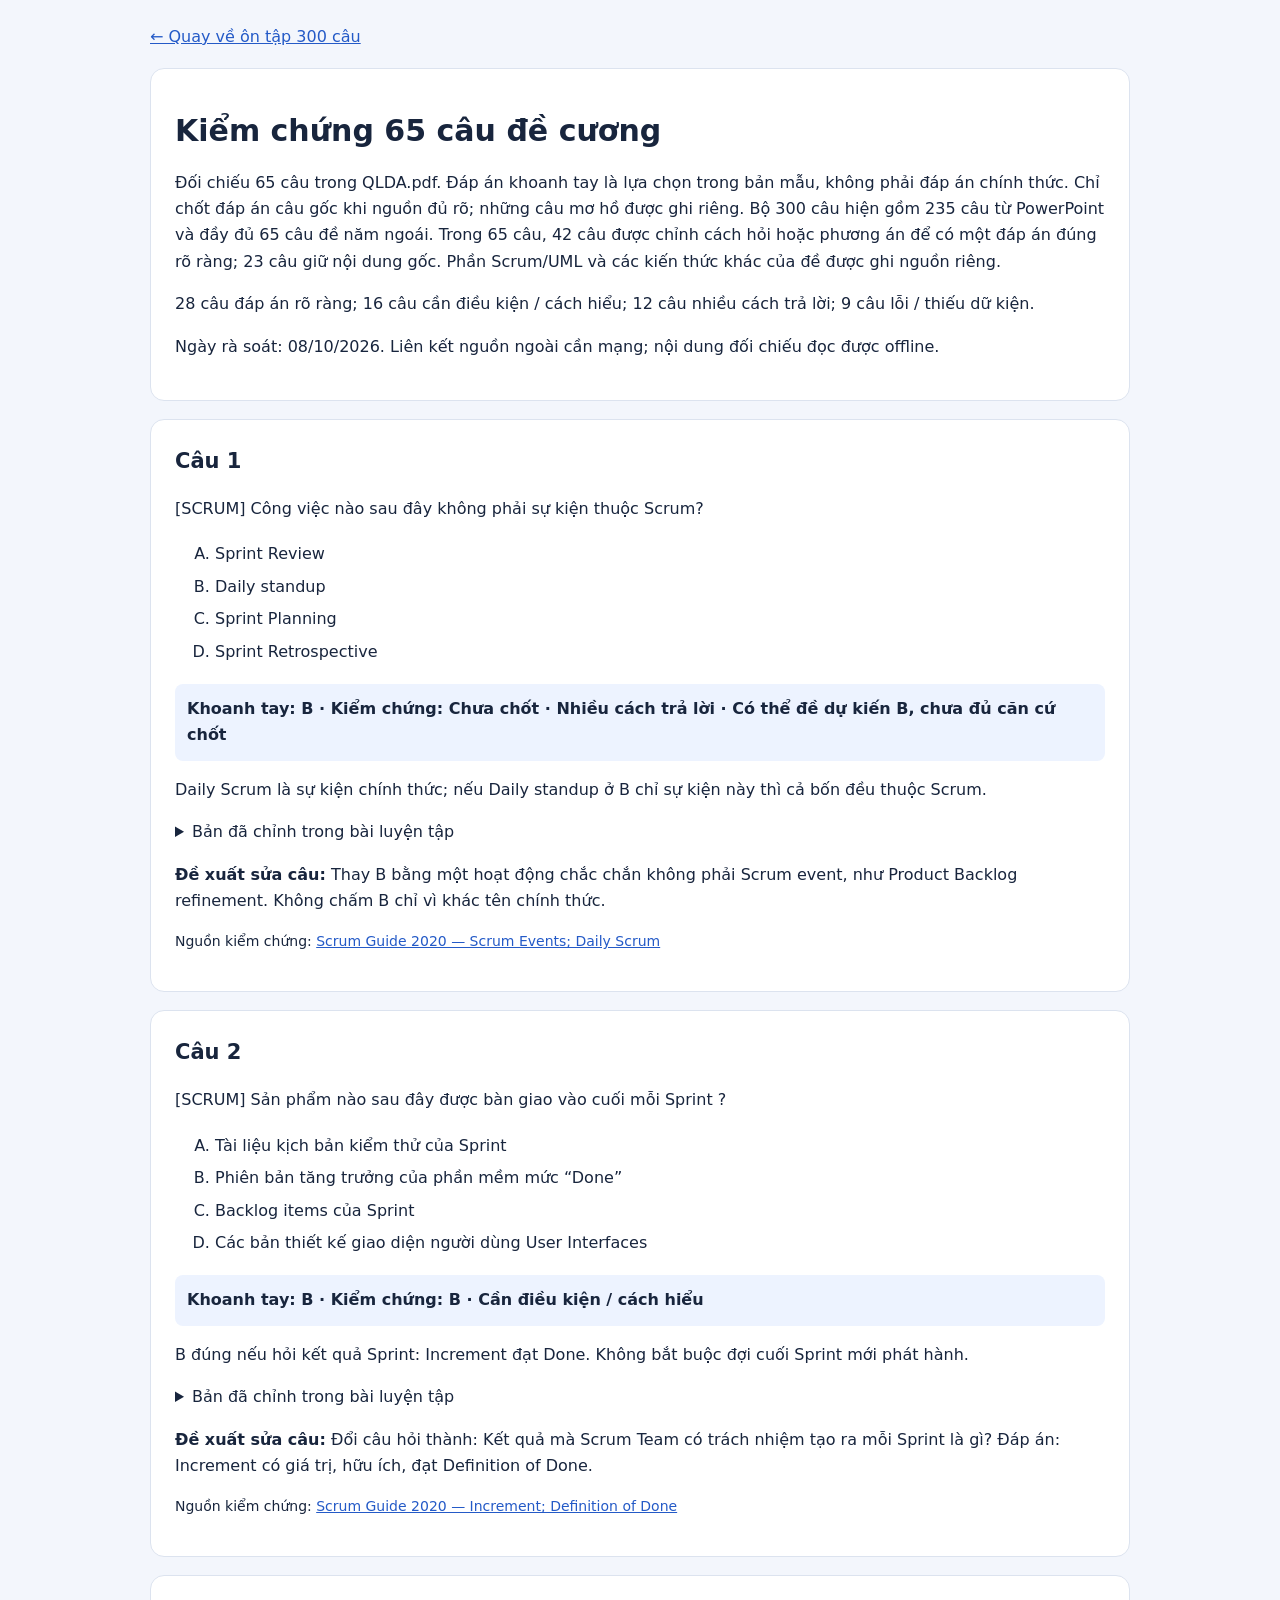
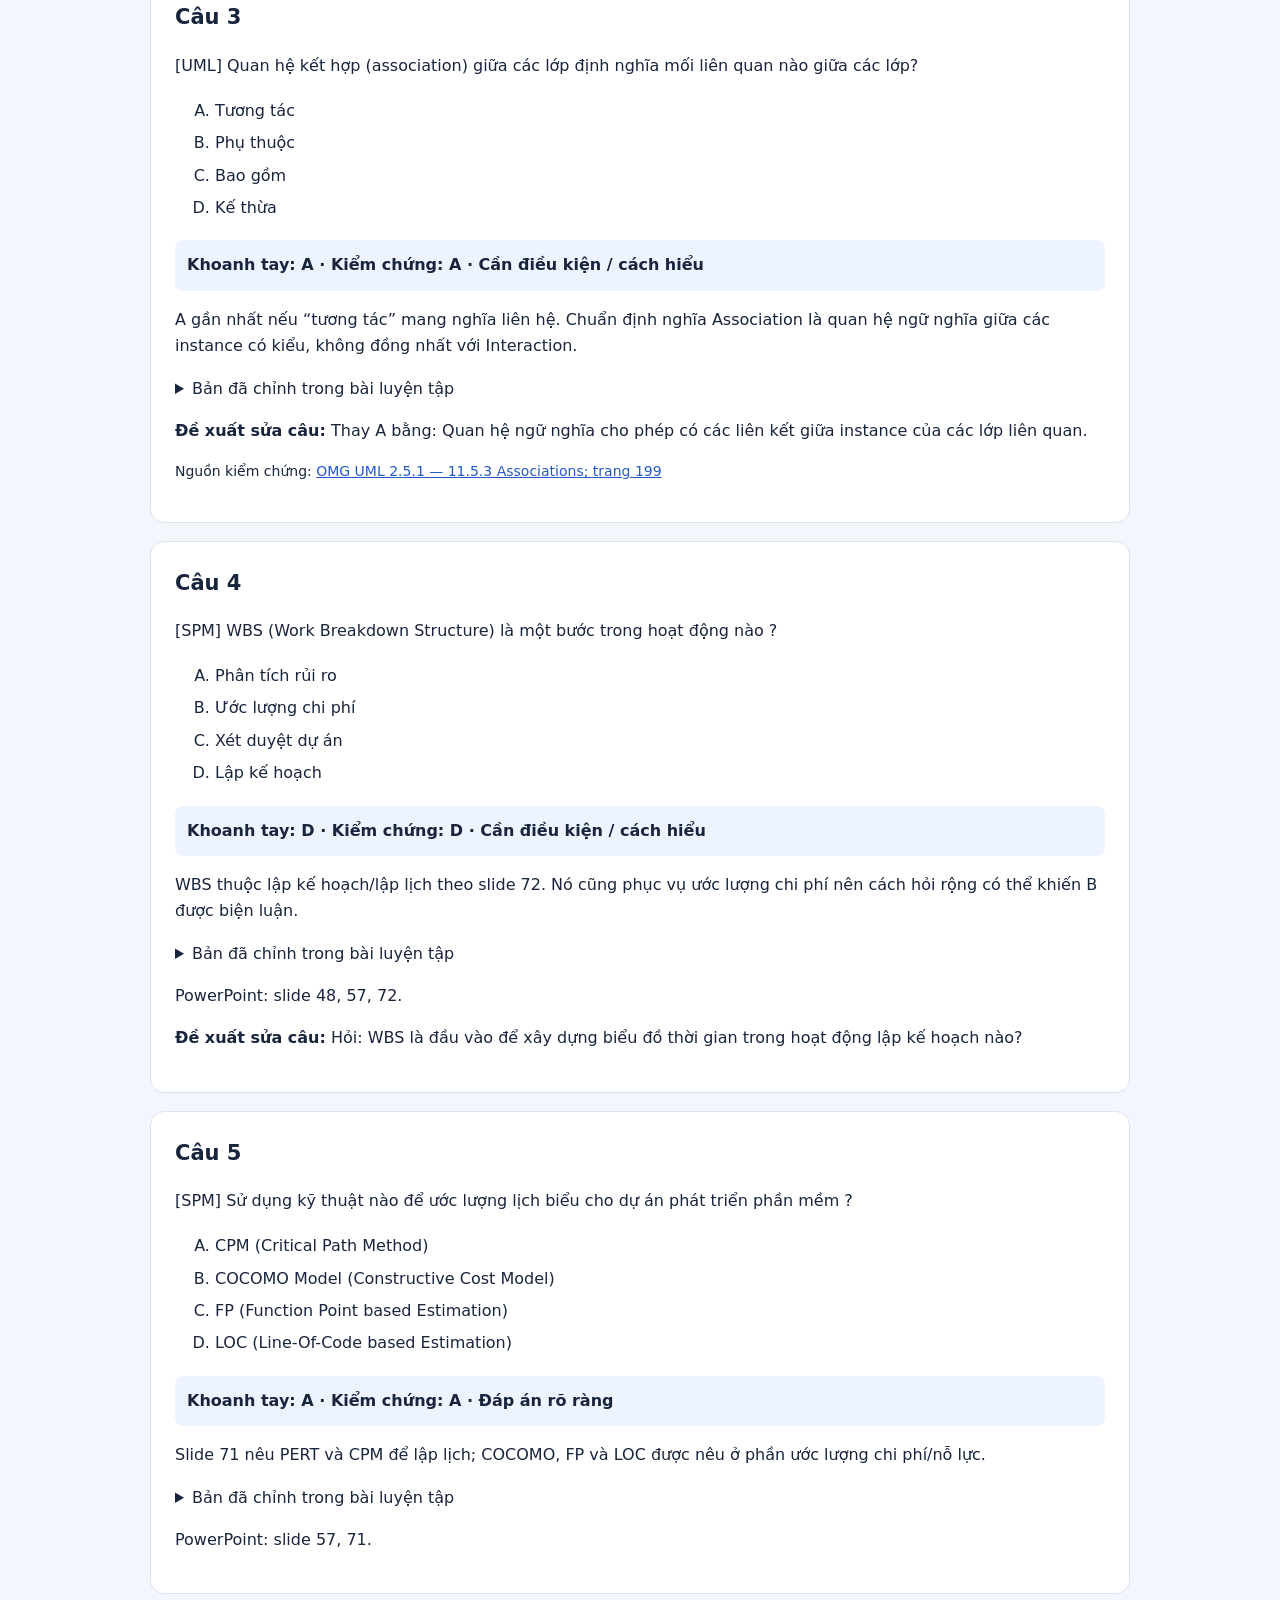
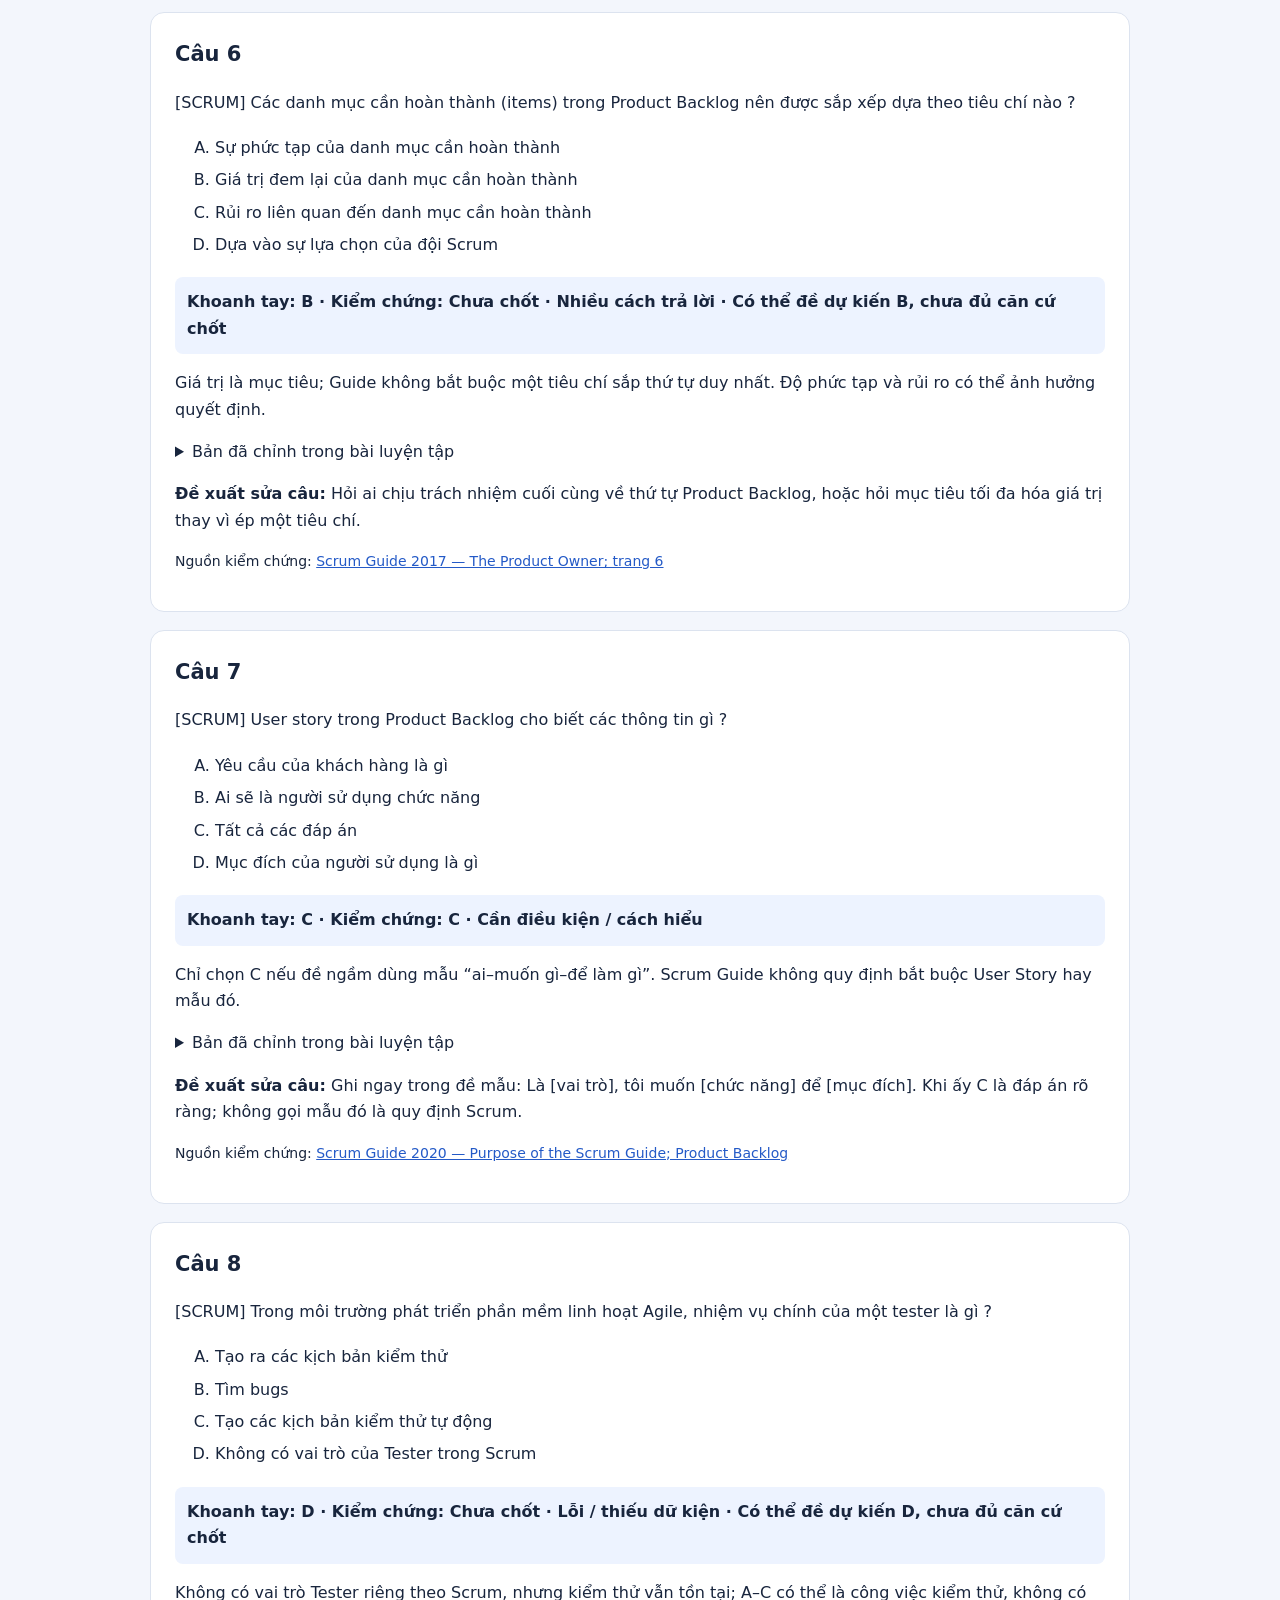
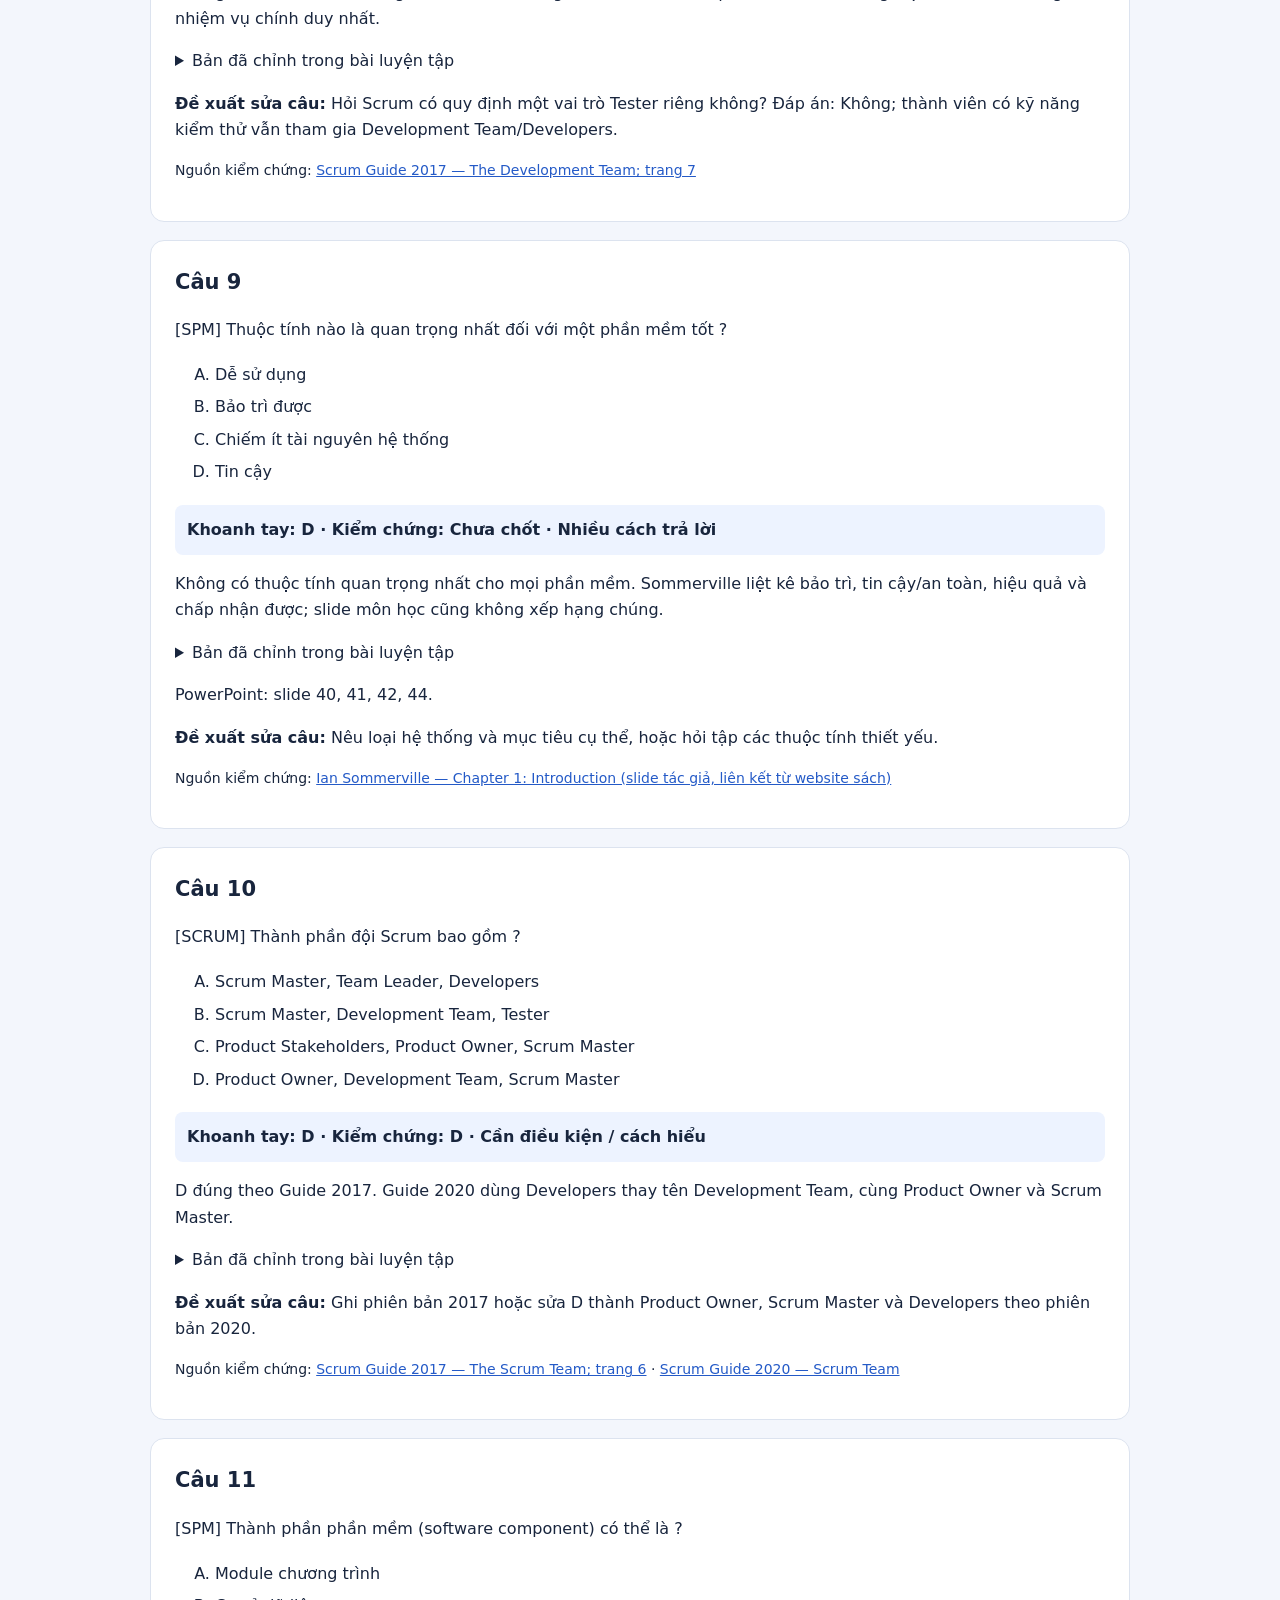
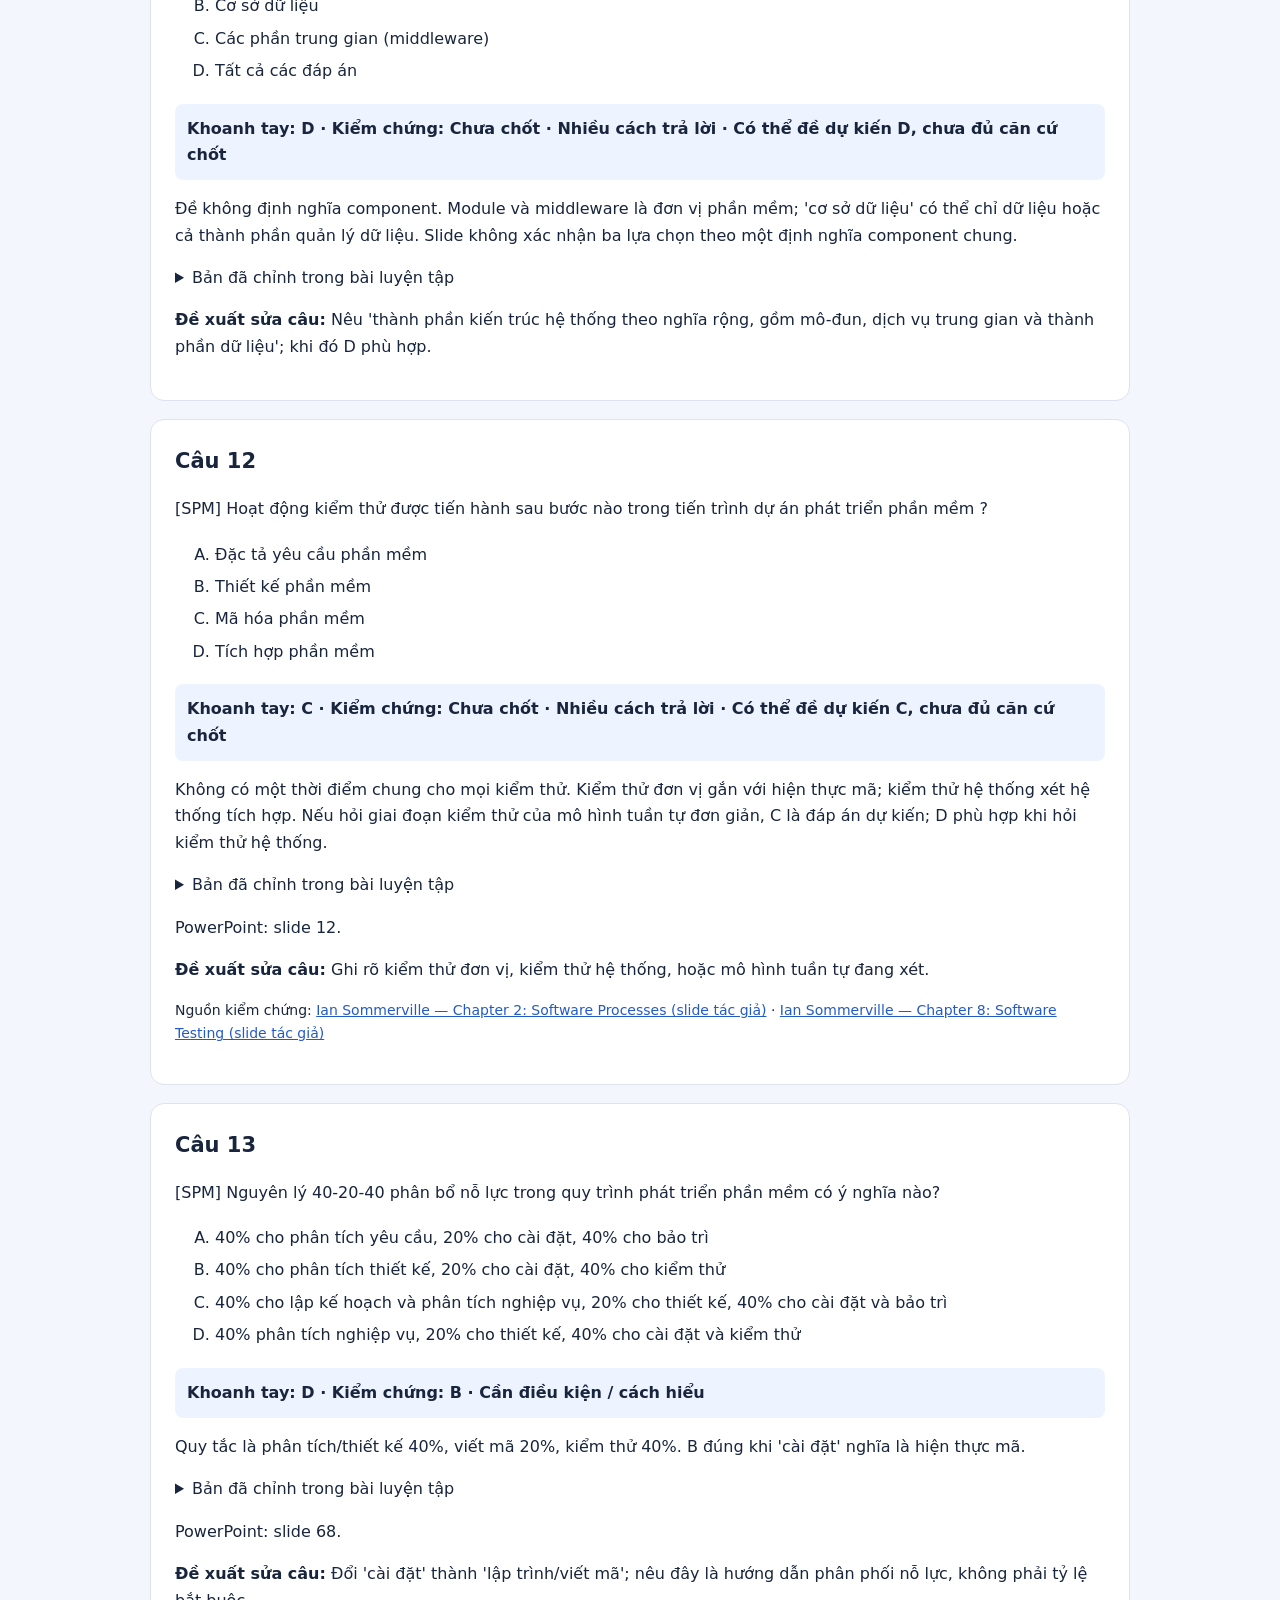
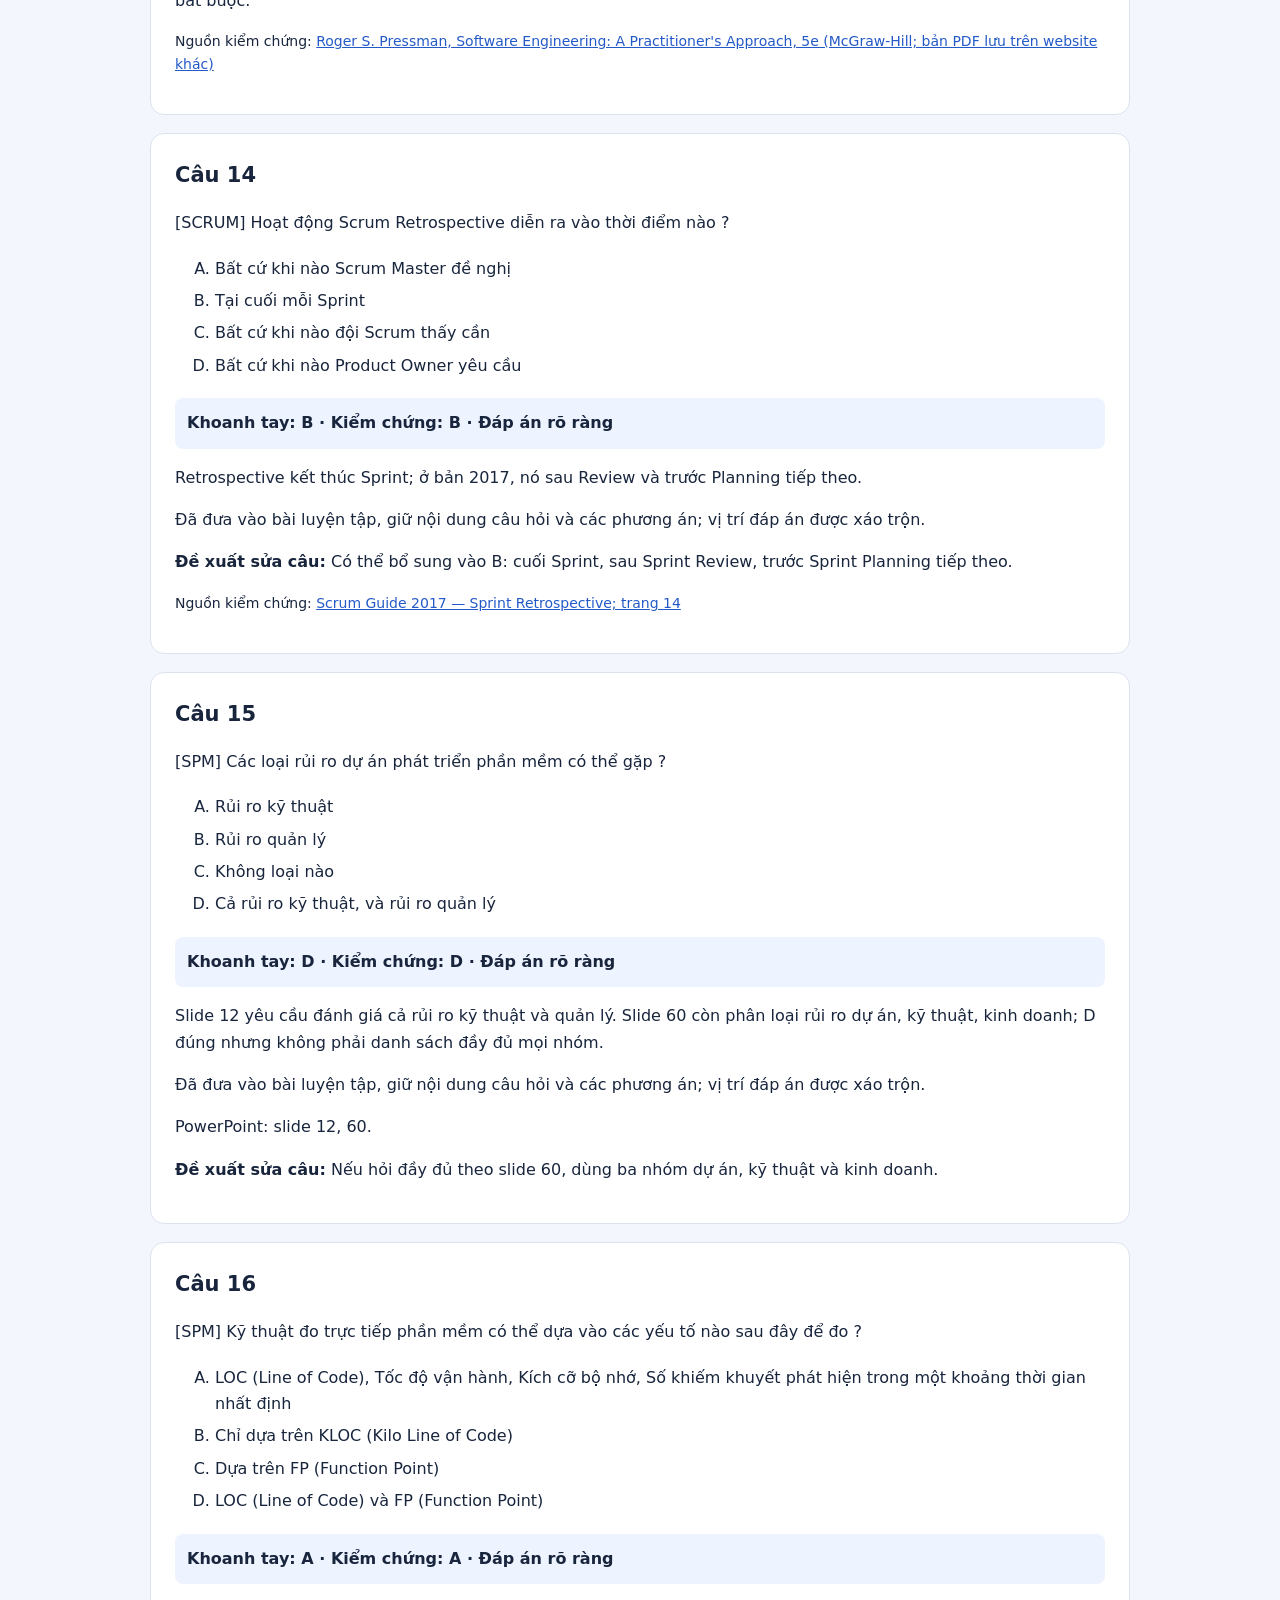
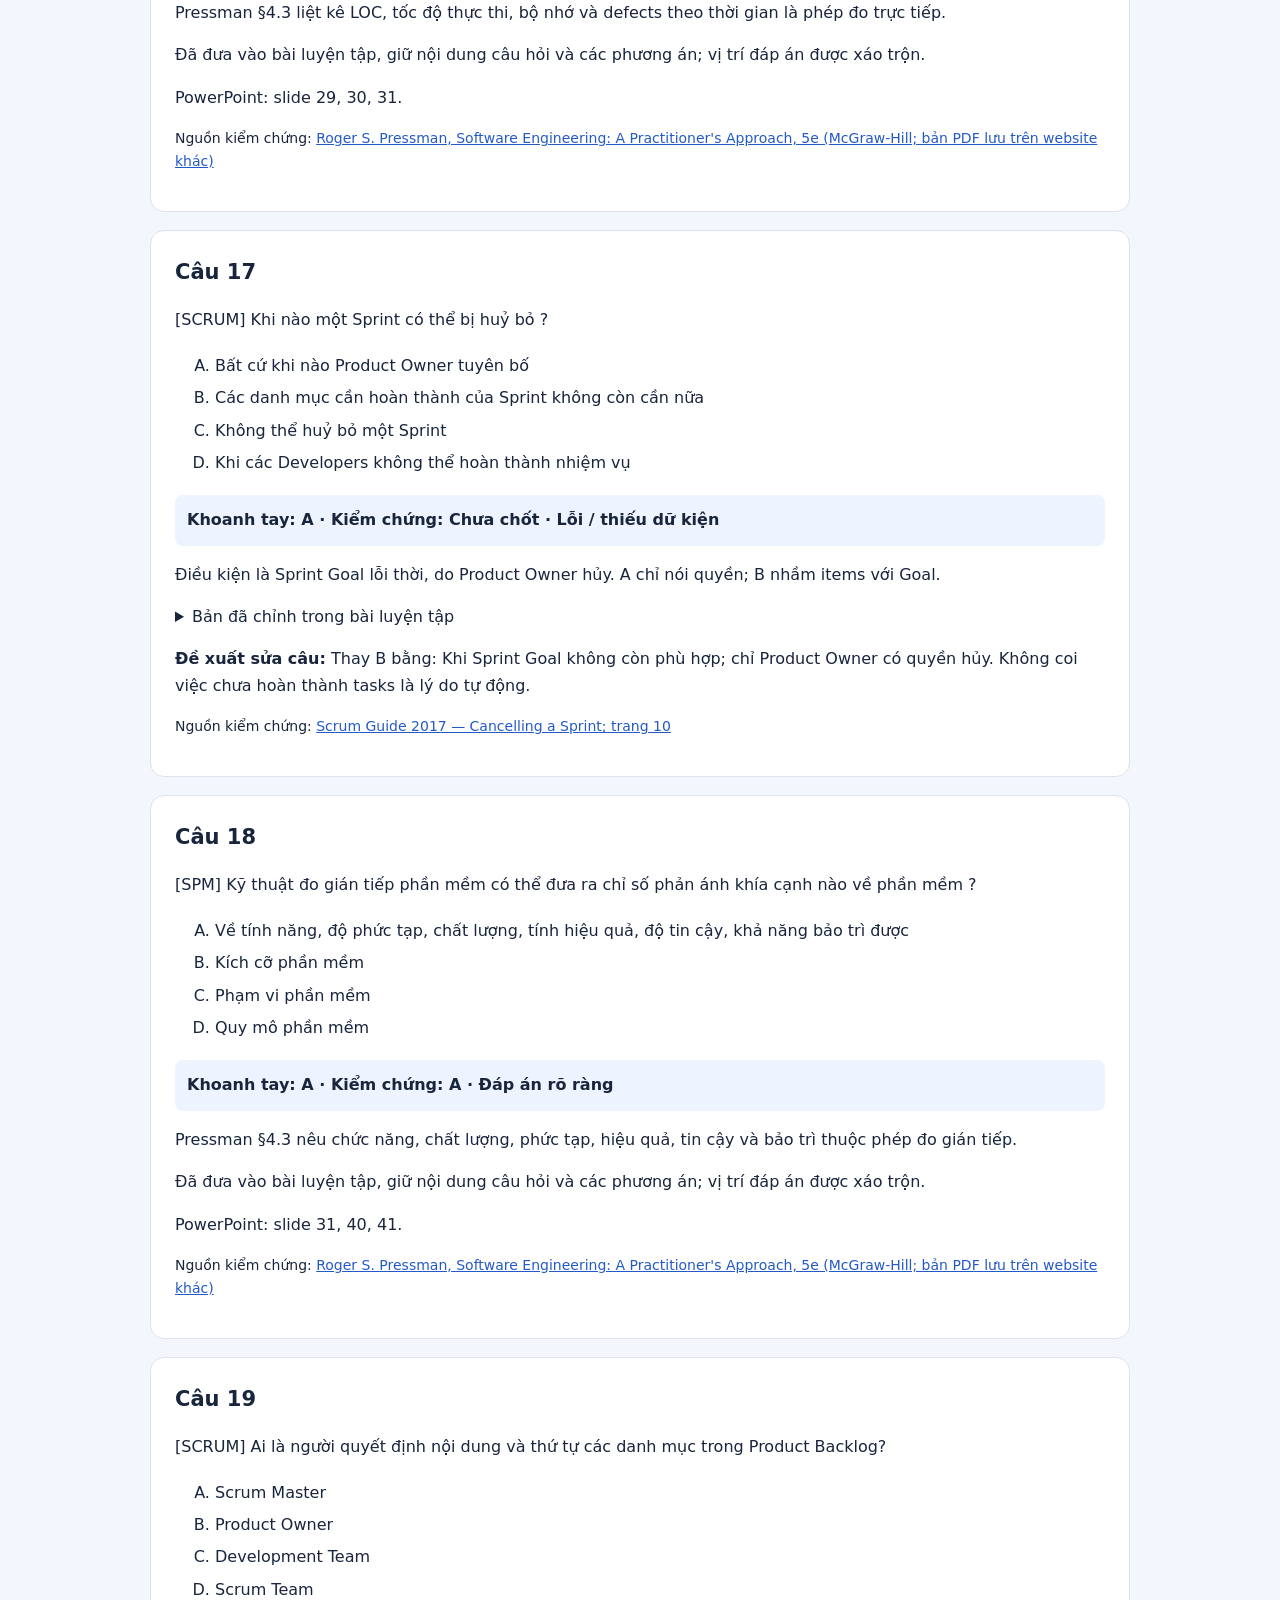
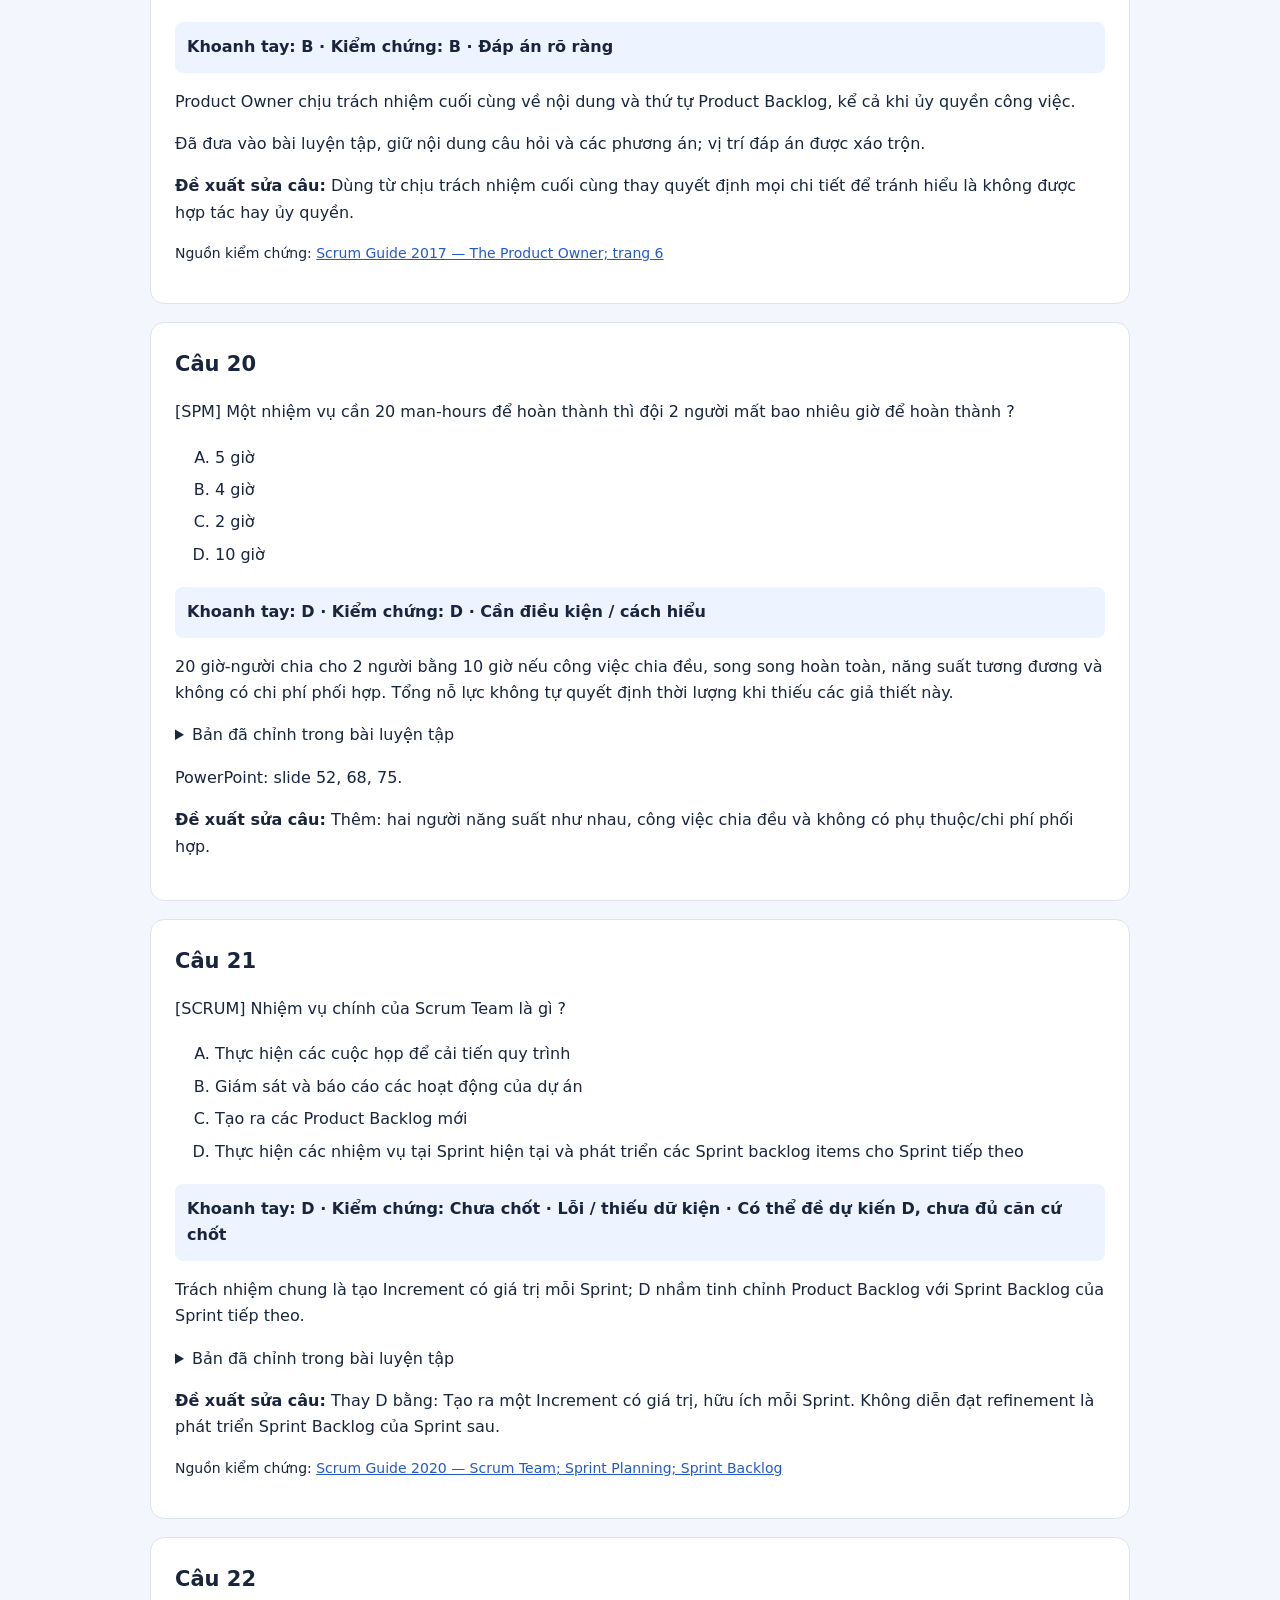
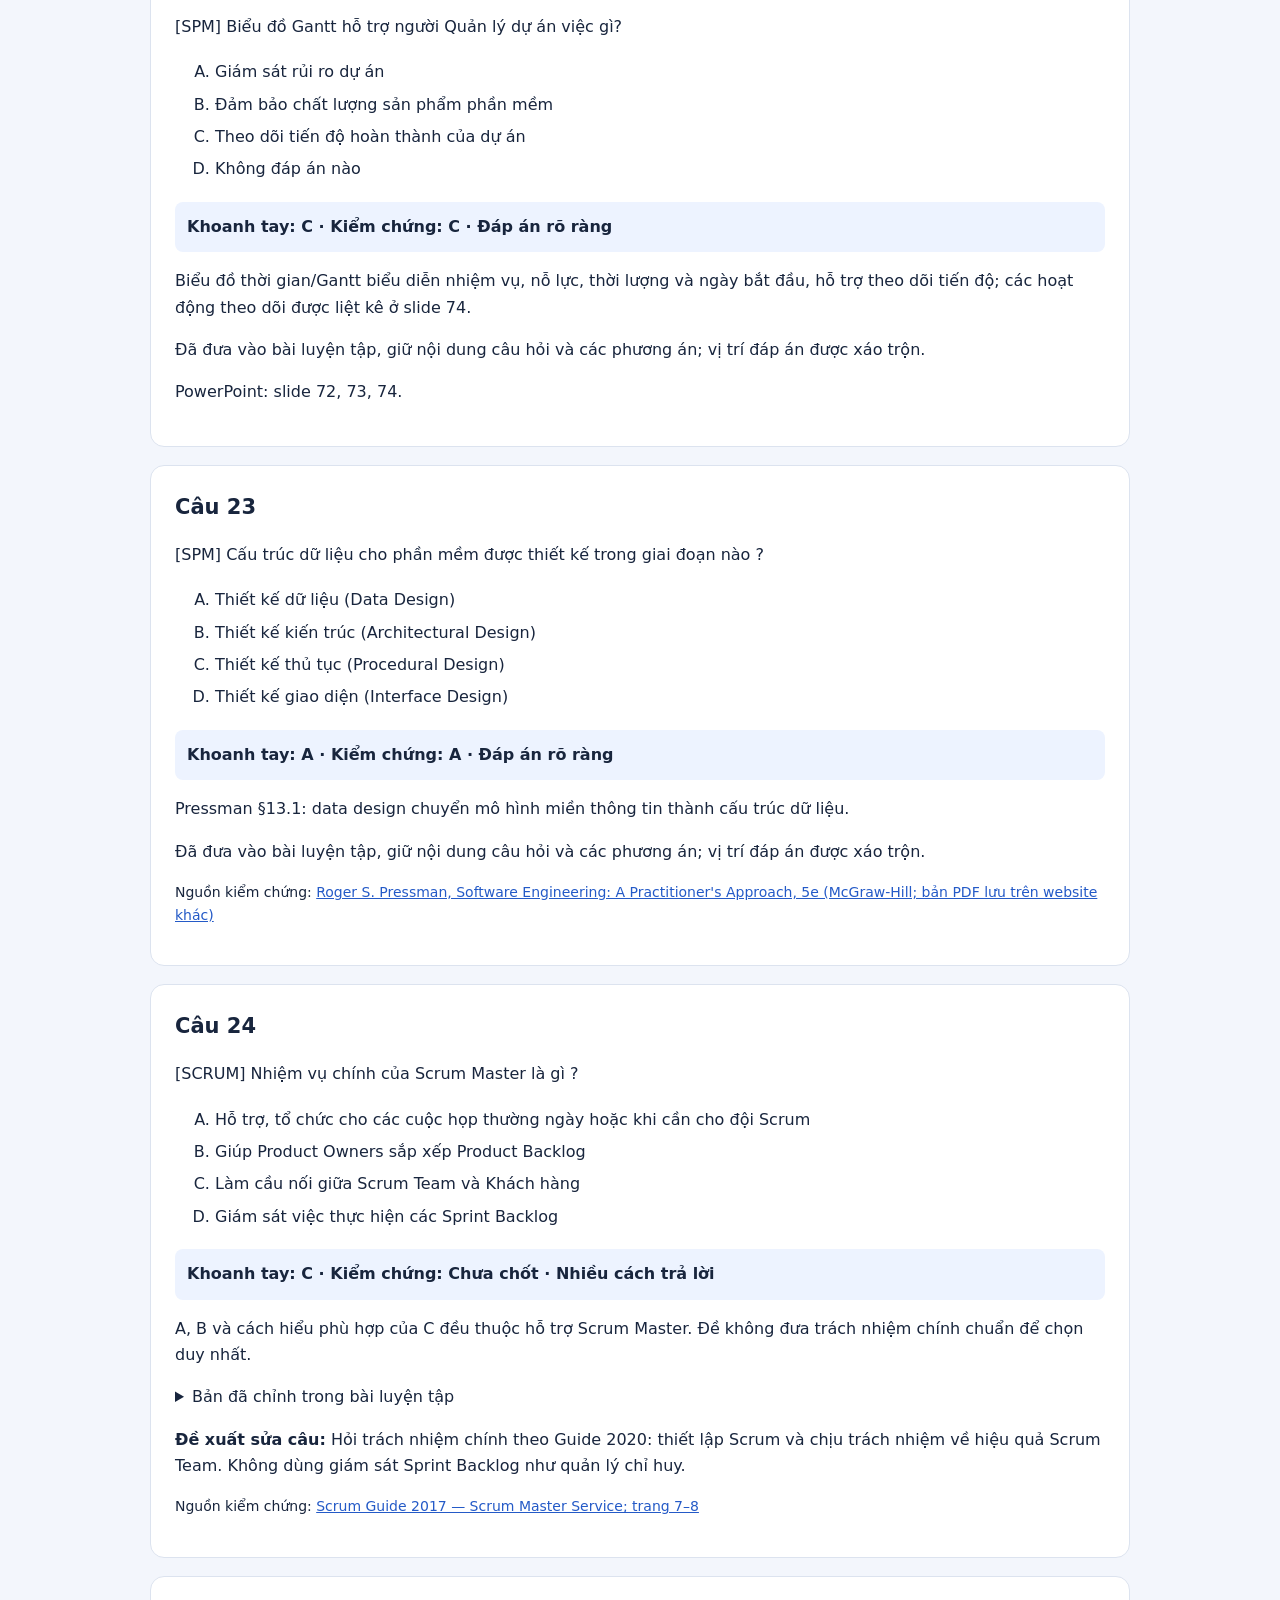
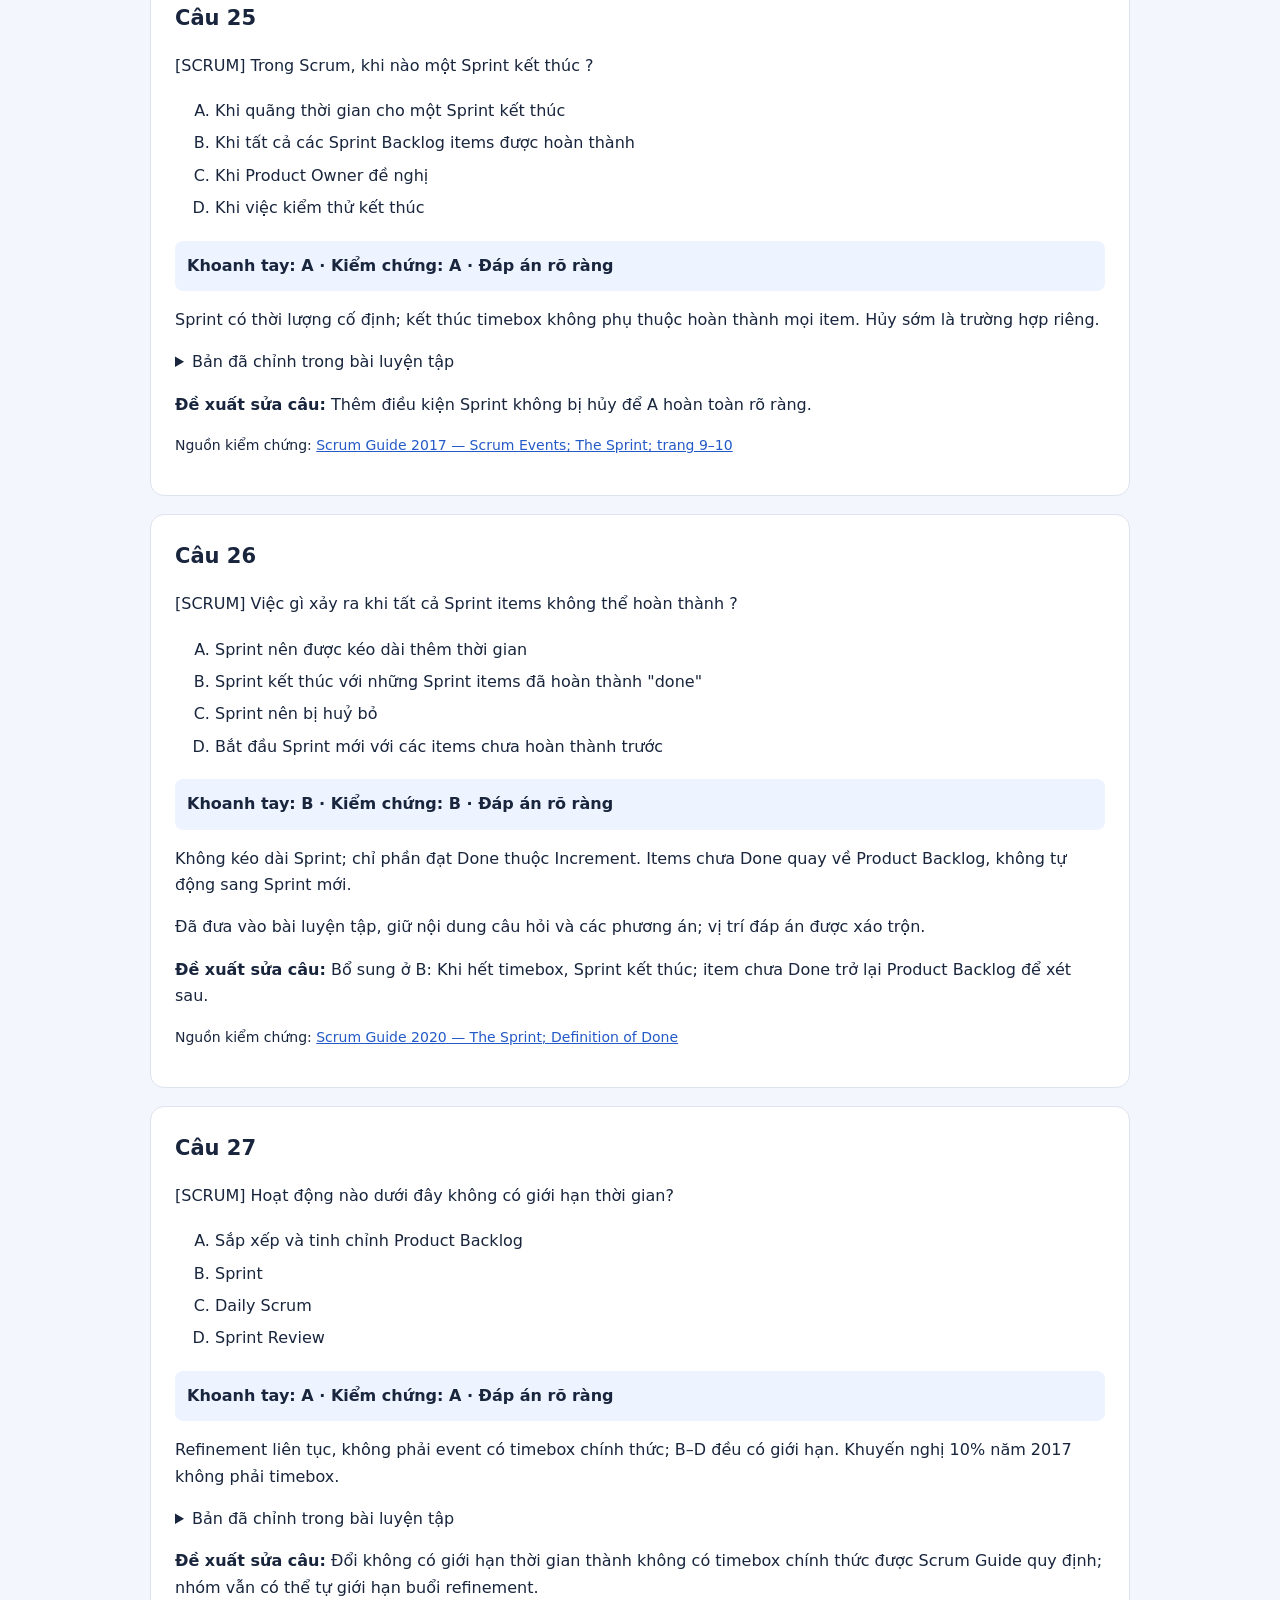
==== commit 004b7bf1: "Include all 65 reference-exam questions within 300-question bank with source filter" ====
--- a/doi-chieu-65.html
+++ b/doi-chieu-65.html
@@ -1 +1 @@
-<!doctype html><html lang="vi"><head><meta charset="utf-8"><meta name="viewport" content="width=device-width,initial-scale=1"><title>Kiểm chứng 65 câu đề cương</title><style>body{margin:0;background:#f3f6fc;color:#18253d;font:16px/1.65 system-ui,sans-serif}main{max-width:980px;margin:auto;padding:24px}a{color:#245ac7;overflow-wrap:anywhere}header,article{background:white;padding:24px;border:1px solid #dce3ef;border-radius:14px;margin:18px 0}h1{line-height:1.2;font-size:30px}h2{font-size:21px;margin-top:0}.result{background:#edf3ff;padding:12px;border-radius:8px;font-weight:600}.sources{font-size:14px}li{padding:3px 0}@media(max-width:500px){main{padding:12px}header,article{padding:16px}h1{font-size:25px}}@media print{body{background:white}article{break-inside:avoid}header,article{border:0;padding:0}}</style></head><body><main><a href="index.html">← Quay về ôn tập 300 câu</a><header><h1>Kiểm chứng 65 câu đề cương</h1><p>Đối chiếu 65 câu trong QLDA.pdf. Đáp án khoanh tay là lựa chọn trong bản mẫu, không phải đáp án chính thức. Chỉ chốt đáp án khi câu hỏi và nguồn đủ rõ; những câu mơ hồ được ghi riêng. Bộ ôn tập 300 câu vẫn chỉ dùng nội dung 6 phần PowerPoint; nguồn Scrum/UML và giáo trình bên ngoài chỉ dùng để kiểm chứng đề mẫu.</p><p>28 câu đáp án rõ ràng; 16 câu cần điều kiện / cách hiểu; 12 câu nhiều cách trả lời; 9 câu lỗi / thiếu dữ kiện.</p><p>Ngày rà soát: 08/10/2026. Liên kết nguồn ngoài cần mạng; nội dung đối chiếu đọc được offline.</p></header><article id="cau-1"><h2>Câu 1</h2><p>[SCRUM] Công việc nào sau đây không phải sự kiện thuộc Scrum?</p><ol type="A"><li>Sprint Review</li><li>Daily standup</li><li>Sprint Planning</li><li>Sprint Retrospective</li></ol><p class="result">Khoanh tay: B · Kiểm chứng: Chưa chốt · Nhiều cách trả lời · Có thể đề dự kiến B, chưa đủ căn cứ chốt</p><p>Daily Scrum là sự kiện chính thức; nếu Daily standup ở B chỉ sự kiện này thì cả bốn đều thuộc Scrum.</p><p><strong>Đề xuất sửa câu:</strong> Thay B bằng một hoạt động chắc chắn không phải Scrum event, như Product Backlog refinement. Không chấm B chỉ vì khác tên chính thức.</p><p class="sources">Nguồn kiểm chứng: <a href="https://scrumguides.org/scrum-guide.html">Scrum Guide 2020 — Scrum Events; Daily Scrum</a></p></article><article id="cau-2"><h2>Câu 2</h2><p>[SCRUM] Sản phẩm nào sau đây được bàn giao vào cuối mỗi Sprint ?</p><ol type="A"><li>Tài liệu kịch bản kiểm thử của Sprint</li><li>Phiên bản tăng trưởng của phần mềm mức “Done”</li><li>Backlog items của Sprint</li><li>Các bản thiết kế giao diện người dùng User Interfaces</li></ol><p class="result">Khoanh tay: B · Kiểm chứng: B · Cần điều kiện / cách hiểu</p><p>B đúng nếu hỏi kết quả Sprint: Increment đạt Done. Không bắt buộc đợi cuối Sprint mới phát hành.</p><p><strong>Đề xuất sửa câu:</strong> Đổi câu hỏi thành: Kết quả mà Scrum Team có trách nhiệm tạo ra mỗi Sprint là gì? Đáp án: Increment có giá trị, hữu ích, đạt Definition of Done.</p><p class="sources">Nguồn kiểm chứng: <a href="https://scrumguides.org/scrum-guide.html">Scrum Guide 2020 — Increment; Definition of Done</a></p></article><article id="cau-3"><h2>Câu 3</h2><p>[UML] Quan hệ kết hợp (association) giữa các lớp định nghĩa mối liên quan nào giữa các lớp?</p><ol type="A"><li>Tương tác</li><li>Phụ thuộc</li><li>Bao gồm</li><li>Kế thừa</li></ol><p class="result">Khoanh tay: A · Kiểm chứng: A · Cần điều kiện / cách hiểu</p><p>A gần nhất nếu “tương tác” mang nghĩa liên hệ. Chuẩn định nghĩa Association là quan hệ ngữ nghĩa giữa các instance có kiểu, không đồng nhất với Interaction.</p><p><strong>Đề xuất sửa câu:</strong> Thay A bằng: Quan hệ ngữ nghĩa cho phép có các liên kết giữa instance của các lớp liên quan.</p><p class="sources">Nguồn kiểm chứng: <a href="https://www.omg.org/spec/UML/2.5.1/PDF">OMG UML 2.5.1 — 11.5.3 Associations; trang 199</a></p></article><article id="cau-4"><h2>Câu 4</h2><p>[SPM] WBS (Work Breakdown Structure) là một bước trong hoạt động nào ?</p><ol type="A"><li>Phân tích rủi ro</li><li>Ước lượng chi phí</li><li>Xét duyệt dự án</li><li>Lập kế hoạch</li></ol><p class="result">Khoanh tay: D · Kiểm chứng: D · Cần điều kiện / cách hiểu</p><p>WBS thuộc lập kế hoạch/lập lịch theo slide 72. Nó cũng phục vụ ước lượng chi phí nên cách hỏi rộng có thể khiến B được biện luận.</p><p>PowerPoint: slide 48, 57, 72.</p><p><strong>Đề xuất sửa câu:</strong> Hỏi: WBS là đầu vào để xây dựng biểu đồ thời gian trong hoạt động lập kế hoạch nào?</p></article><article id="cau-5"><h2>Câu 5</h2><p>[SPM] Sử dụng kỹ thuật nào để ước lượng lịch biểu cho dự án phát triển phần mềm ?</p><ol type="A"><li>CPM (Critical Path Method)</li><li>COCOMO Model (Constructive Cost Model)</li><li>FP (Function Point based Estimation)</li><li>LOC (Line-Of-Code based Estimation)</li></ol><p class="result">Khoanh tay: A · Kiểm chứng: A · Đáp án rõ ràng</p><p>Slide 71 nêu PERT và CPM để lập lịch; COCOMO, FP và LOC được nêu ở phần ước lượng chi phí/nỗ lực.</p><p>PowerPoint: slide 57, 71.</p></article><article id="cau-6"><h2>Câu 6</h2><p>[SCRUM] Các danh mục cần hoàn thành (items) trong Product Backlog nên được sắp xếp dựa theo tiêu chí nào ?</p><ol type="A"><li>Sự phức tạp của danh mục cần hoàn thành</li><li>Giá trị đem lại của danh mục cần hoàn thành</li><li>Rủi ro liên quan đến danh mục cần hoàn thành</li><li>Dựa vào sự lựa chọn của đội Scrum</li></ol><p class="result">Khoanh tay: B · Kiểm chứng: Chưa chốt · Nhiều cách trả lời · Có thể đề dự kiến B, chưa đủ căn cứ chốt</p><p>Giá trị là mục tiêu; Guide không bắt buộc một tiêu chí sắp thứ tự duy nhất. Độ phức tạp và rủi ro có thể ảnh hưởng quyết định.</p><p><strong>Đề xuất sửa câu:</strong> Hỏi ai chịu trách nhiệm cuối cùng về thứ tự Product Backlog, hoặc hỏi mục tiêu tối đa hóa giá trị thay vì ép một tiêu chí.</p><p class="sources">Nguồn kiểm chứng: <a href="https://scrumguides.org/docs/scrumguide/v2017/2017-Scrum-Guide-US.pdf">Scrum Guide 2017 — The Product Owner; trang 6</a></p></article><article id="cau-7"><h2>Câu 7</h2><p>[SCRUM] User story trong Product Backlog cho biết các thông tin gì ?</p><ol type="A"><li>Yêu cầu của khách hàng là gì</li><li>Ai sẽ là người sử dụng chức năng</li><li>Tất cả các đáp án</li><li>Mục đích của người sử dụng là gì</li></ol><p class="result">Khoanh tay: C · Kiểm chứng: C · Cần điều kiện / cách hiểu</p><p>Chỉ chọn C nếu đề ngầm dùng mẫu “ai–muốn gì–để làm gì”. Scrum Guide không quy định bắt buộc User Story hay mẫu đó.</p><p><strong>Đề xuất sửa câu:</strong> Ghi ngay trong đề mẫu: Là [vai trò], tôi muốn [chức năng] để [mục đích]. Khi ấy C là đáp án rõ ràng; không gọi mẫu đó là quy định Scrum.</p><p class="sources">Nguồn kiểm chứng: <a href="https://scrumguides.org/scrum-guide.html">Scrum Guide 2020 — Purpose of the Scrum Guide; Product Backlog</a></p></article><article id="cau-8"><h2>Câu 8</h2><p>[SCRUM] Trong môi trường phát triển phần mềm linh hoạt Agile, nhiệm vụ chính của một tester là gì ?</p><ol type="A"><li>Tạo ra các kịch bản kiểm thử</li><li>Tìm bugs</li><li>Tạo các kịch bản kiểm thử tự động</li><li>Không có vai trò của Tester trong Scrum</li></ol><p class="result">Khoanh tay: D · Kiểm chứng: Chưa chốt · Lỗi / thiếu dữ kiện · Có thể đề dự kiến D, chưa đủ căn cứ chốt</p><p>Không có vai trò Tester riêng theo Scrum, nhưng kiểm thử vẫn tồn tại; A–C có thể là công việc kiểm thử, không có nhiệm vụ chính duy nhất.</p><p><strong>Đề xuất sửa câu:</strong> Hỏi Scrum có quy định một vai trò Tester riêng không? Đáp án: Không; thành viên có kỹ năng kiểm thử vẫn tham gia Development Team/Developers.</p><p class="sources">Nguồn kiểm chứng: <a href="https://scrumguides.org/docs/scrumguide/v2017/2017-Scrum-Guide-US.pdf">Scrum Guide 2017 — The Development Team; trang 7</a></p></article><article id="cau-9"><h2>Câu 9</h2><p>[SPM] Thuộc tính nào là quan trọng nhất đối với một phần mềm tốt ?</p><ol type="A"><li>Dễ sử dụng</li><li>Bảo trì được</li><li>Chiếm ít tài nguyên hệ thống</li><li>Tin cậy</li></ol><p class="result">Khoanh tay: D · Kiểm chứng: Chưa chốt · Nhiều cách trả lời</p><p>Không có thuộc tính quan trọng nhất cho mọi phần mềm. Sommerville liệt kê bảo trì, tin cậy/an toàn, hiệu quả và chấp nhận được; slide môn học cũng không xếp hạng chúng.</p><p>PowerPoint: slide 40, 41, 42, 44.</p><p><strong>Đề xuất sửa câu:</strong> Nêu loại hệ thống và mục tiêu cụ thể, hoặc hỏi tập các thuộc tính thiết yếu.</p><p class="sources">Nguồn kiểm chứng: <a href="https://www.slideshare.net/slideshow/ch1-introduction-42645973/42645973">Ian Sommerville — Chapter 1: Introduction (slide tác giả, liên kết từ website sách)</a></p></article><article id="cau-10"><h2>Câu 10</h2><p>[SCRUM] Thành phần đội Scrum bao gồm ?</p><ol type="A"><li>Scrum Master, Team Leader, Developers</li><li>Scrum Master, Development Team, Tester</li><li>Product Stakeholders, Product Owner, Scrum Master</li><li>Product Owner, Development Team, Scrum Master</li></ol><p class="result">Khoanh tay: D · Kiểm chứng: D · Cần điều kiện / cách hiểu</p><p>D đúng theo Guide 2017. Guide 2020 dùng Developers thay tên Development Team, cùng Product Owner và Scrum Master.</p><p><strong>Đề xuất sửa câu:</strong> Ghi phiên bản 2017 hoặc sửa D thành Product Owner, Scrum Master và Developers theo phiên bản 2020.</p><p class="sources">Nguồn kiểm chứng: <a href="https://scrumguides.org/docs/scrumguide/v2017/2017-Scrum-Guide-US.pdf">Scrum Guide 2017 — The Scrum Team; trang 6</a> · <a href="https://scrumguides.org/scrum-guide.html">Scrum Guide 2020 — Scrum Team</a></p></article><article id="cau-11"><h2>Câu 11</h2><p>[SPM] Thành phần phần mềm (software component) có thể là ?</p><ol type="A"><li>Module chương trình</li><li>Cơ sở dữ liệu</li><li>Các phần trung gian (middleware)</li><li>Tất cả các đáp án</li></ol><p class="result">Khoanh tay: D · Kiểm chứng: Chưa chốt · Nhiều cách trả lời · Có thể đề dự kiến D, chưa đủ căn cứ chốt</p><p>Đề không định nghĩa component. Module và middleware là đơn vị phần mềm; &#x27;cơ sở dữ liệu&#x27; có thể chỉ dữ liệu hoặc cả thành phần quản lý dữ liệu. Slide không xác nhận ba lựa chọn theo một định nghĩa component chung.</p><p><strong>Đề xuất sửa câu:</strong> Nêu &#x27;thành phần kiến trúc hệ thống theo nghĩa rộng, gồm mô-đun, dịch vụ trung gian và thành phần dữ liệu&#x27;; khi đó D phù hợp.</p></article><article id="cau-12"><h2>Câu 12</h2><p>[SPM] Hoạt động kiểm thử được tiến hành sau bước nào trong tiến trình dự án phát triển phần mềm ?</p><ol type="A"><li>Đặc tả yêu cầu phần mềm</li><li>Thiết kế phần mềm</li><li>Mã hóa phần mềm</li><li>Tích hợp phần mềm</li></ol><p class="result">Khoanh tay: C · Kiểm chứng: Chưa chốt · Nhiều cách trả lời · Có thể đề dự kiến C, chưa đủ căn cứ chốt</p><p>Không có một thời điểm chung cho mọi kiểm thử. Kiểm thử đơn vị gắn với hiện thực mã; kiểm thử hệ thống xét hệ thống tích hợp. Nếu hỏi giai đoạn kiểm thử của mô hình tuần tự đơn giản, C là đáp án dự kiến; D phù hợp khi hỏi kiểm thử hệ thống.</p><p>PowerPoint: slide 12.</p><p><strong>Đề xuất sửa câu:</strong> Ghi rõ kiểm thử đơn vị, kiểm thử hệ thống, hoặc mô hình tuần tự đang xét.</p><p class="sources">Nguồn kiểm chứng: <a href="https://www.slideshare.net/slideshow/ch2-sw-processes/43151501">Ian Sommerville — Chapter 2: Software Processes (slide tác giả)</a> · <a href="https://www.slideshare.net/slideshow/ch8testing/43151512">Ian Sommerville — Chapter 8: Software Testing (slide tác giả)</a></p></article><article id="cau-13"><h2>Câu 13</h2><p>[SPM] Nguyên lý 40-20-40 phân bổ nỗ lực trong quy trình phát triển phần mềm có ý nghĩa nào?</p><ol type="A"><li>40% cho phân tích yêu cầu, 20% cho cài đặt, 40% cho bảo trì</li><li>40% cho phân tích thiết kế, 20% cho cài đặt, 40% cho kiểm thử</li><li>40% cho lập kế hoạch và phân tích nghiệp vụ, 20% cho thiết kế, 40% cho cài đặt và bảo trì</li><li>40% phân tích nghiệp vụ, 20% cho thiết kế, 40% cho cài đặt và kiểm thử</li></ol><p class="result">Khoanh tay: D · Kiểm chứng: B · Cần điều kiện / cách hiểu</p><p>Quy tắc là phân tích/thiết kế 40%, viết mã 20%, kiểm thử 40%. B đúng khi &#x27;cài đặt&#x27; nghĩa là hiện thực mã.</p><p>PowerPoint: slide 68.</p><p><strong>Đề xuất sửa câu:</strong> Đổi &#x27;cài đặt&#x27; thành &#x27;lập trình/viết mã&#x27;; nêu đây là hướng dẫn phân phối nỗ lực, không phải tỷ lệ bắt buộc.</p><p class="sources">Nguồn kiểm chứng: <a href="https://3cs1106mdb.wordpress.com/wp-content/uploads/2013/08/software-engineering-5th-edition-roger-pressman1.pdf">Roger S. Pressman, Software Engineering: A Practitioner&#x27;s Approach, 5e (McGraw-Hill; bản PDF lưu trên website khác)</a></p></article><article id="cau-14"><h2>Câu 14</h2><p>[SCRUM] Hoạt động Scrum Retrospective diễn ra vào thời điểm nào ?</p><ol type="A"><li>Bất cứ khi nào Scrum Master đề nghị</li><li>Tại cuối mỗi Sprint</li><li>Bất cứ khi nào đội Scrum thấy cần</li><li>Bất cứ khi nào Product Owner yêu cầu</li></ol><p class="result">Khoanh tay: B · Kiểm chứng: B · Đáp án rõ ràng</p><p>Retrospective kết thúc Sprint; ở bản 2017, nó sau Review và trước Planning tiếp theo.</p><p><strong>Đề xuất sửa câu:</strong> Có thể bổ sung vào B: cuối Sprint, sau Sprint Review, trước Sprint Planning tiếp theo.</p><p class="sources">Nguồn kiểm chứng: <a href="https://scrumguides.org/docs/scrumguide/v2017/2017-Scrum-Guide-US.pdf">Scrum Guide 2017 — Sprint Retrospective; trang 14</a></p></article><article id="cau-15"><h2>Câu 15</h2><p>[SPM] Các loại rủi ro dự án phát triển phần mềm có thể gặp ?</p><ol type="A"><li>Rủi ro kỹ thuật</li><li>Rủi ro quản lý</li><li>Không loại nào</li><li>Cả rủi ro kỹ thuật, và rủi ro quản lý</li></ol><p class="result">Khoanh tay: D · Kiểm chứng: D · Đáp án rõ ràng</p><p>Slide 12 yêu cầu đánh giá cả rủi ro kỹ thuật và quản lý. Slide 60 còn phân loại rủi ro dự án, kỹ thuật, kinh doanh; D đúng nhưng không phải danh sách đầy đủ mọi nhóm.</p><p>PowerPoint: slide 12, 60.</p><p><strong>Đề xuất sửa câu:</strong> Nếu hỏi đầy đủ theo slide 60, dùng ba nhóm dự án, kỹ thuật và kinh doanh.</p></article><article id="cau-16"><h2>Câu 16</h2><p>[SPM] Kỹ thuật đo trực tiếp phần mềm có thể dựa vào các yếu tố nào sau đây để đo ?</p><ol type="A"><li>LOC (Line of Code), Tốc độ vận hành, Kích cỡ bộ nhớ, Số khiếm khuyết phát hiện trong một khoảng thời gian nhất định</li><li>Chỉ dựa trên KLOC (Kilo Line of Code)</li><li>Dựa trên FP (Function Point)</li><li>LOC (Line of Code) và FP (Function Point)</li></ol><p class="result">Khoanh tay: A · Kiểm chứng: A · Đáp án rõ ràng</p><p>Pressman §4.3 liệt kê LOC, tốc độ thực thi, bộ nhớ và defects theo thời gian là phép đo trực tiếp.</p><p>PowerPoint: slide 29, 30, 31.</p><p class="sources">Nguồn kiểm chứng: <a href="https://3cs1106mdb.wordpress.com/wp-content/uploads/2013/08/software-engineering-5th-edition-roger-pressman1.pdf">Roger S. Pressman, Software Engineering: A Practitioner&#x27;s Approach, 5e (McGraw-Hill; bản PDF lưu trên website khác)</a></p></article><article id="cau-17"><h2>Câu 17</h2><p>[SCRUM] Khi nào một Sprint có thể bị huỷ bỏ ?</p><ol type="A"><li>Bất cứ khi nào Product Owner tuyên bố</li><li>Các danh mục cần hoàn thành của Sprint không còn cần nữa</li><li>Không thể huỷ bỏ một Sprint</li><li>Khi các Developers không thể hoàn thành nhiệm vụ</li></ol><p class="result">Khoanh tay: A · Kiểm chứng: Chưa chốt · Lỗi / thiếu dữ kiện</p><p>Điều kiện là Sprint Goal lỗi thời, do Product Owner hủy. A chỉ nói quyền; B nhầm items với Goal.</p><p><strong>Đề xuất sửa câu:</strong> Thay B bằng: Khi Sprint Goal không còn phù hợp; chỉ Product Owner có quyền hủy. Không coi việc chưa hoàn thành tasks là lý do tự động.</p><p class="sources">Nguồn kiểm chứng: <a href="https://scrumguides.org/docs/scrumguide/v2017/2017-Scrum-Guide-US.pdf">Scrum Guide 2017 — Cancelling a Sprint; trang 10</a></p></article><article id="cau-18"><h2>Câu 18</h2><p>[SPM] Kỹ thuật đo gián tiếp phần mềm có thể đưa ra chỉ số phản ánh khía cạnh nào về phần mềm ?</p><ol type="A"><li>Về tính năng, độ phức tạp, chất lượng, tính hiệu quả, độ tin cậy, khả năng bảo trì được</li><li>Kích cỡ phần mềm</li><li>Phạm vi phần mềm</li><li>Quy mô phần mềm</li></ol><p class="result">Khoanh tay: A · Kiểm chứng: A · Đáp án rõ ràng</p><p>Pressman §4.3 nêu chức năng, chất lượng, phức tạp, hiệu quả, tin cậy và bảo trì thuộc phép đo gián tiếp.</p><p>PowerPoint: slide 31, 40, 41.</p><p class="sources">Nguồn kiểm chứng: <a href="https://3cs1106mdb.wordpress.com/wp-content/uploads/2013/08/software-engineering-5th-edition-roger-pressman1.pdf">Roger S. Pressman, Software Engineering: A Practitioner&#x27;s Approach, 5e (McGraw-Hill; bản PDF lưu trên website khác)</a></p></article><article id="cau-19"><h2>Câu 19</h2><p>[SCRUM] Ai là người quyết định nội dung và thứ tự các danh mục trong Product Backlog?</p><ol type="A"><li>Scrum Master</li><li>Product Owner</li><li>Development Team</li><li>Scrum Team</li></ol><p class="result">Khoanh tay: B · Kiểm chứng: B · Đáp án rõ ràng</p><p>Product Owner chịu trách nhiệm cuối cùng về nội dung và thứ tự Product Backlog, kể cả khi ủy quyền công việc.</p><p><strong>Đề xuất sửa câu:</strong> Dùng từ chịu trách nhiệm cuối cùng thay quyết định mọi chi tiết để tránh hiểu là không được hợp tác hay ủy quyền.</p><p class="sources">Nguồn kiểm chứng: <a href="https://scrumguides.org/docs/scrumguide/v2017/2017-Scrum-Guide-US.pdf">Scrum Guide 2017 — The Product Owner; trang 6</a></p></article><article id="cau-20"><h2>Câu 20</h2><p>[SPM] Một nhiệm vụ cần 20 man-hours để hoàn thành thì đội 2 người mất bao nhiêu giờ để hoàn thành ?</p><ol type="A"><li>5 giờ</li><li>4 giờ</li><li>2 giờ</li><li>10 giờ</li></ol><p class="result">Khoanh tay: D · Kiểm chứng: D · Cần điều kiện / cách hiểu</p><p>20 giờ-người chia cho 2 người bằng 10 giờ nếu công việc chia đều, song song hoàn toàn, năng suất tương đương và không có chi phí phối hợp. Tổng nỗ lực không tự quyết định thời lượng khi thiếu các giả thiết này.</p><p>PowerPoint: slide 52, 68, 75.</p><p><strong>Đề xuất sửa câu:</strong> Thêm: hai người năng suất như nhau, công việc chia đều và không có phụ thuộc/chi phí phối hợp.</p></article><article id="cau-21"><h2>Câu 21</h2><p>[SCRUM] Nhiệm vụ chính của Scrum Team là gì ?</p><ol type="A"><li>Thực hiện các cuộc họp để cải tiến quy trình</li><li>Giám sát và báo cáo các hoạt động của dự án</li><li>Tạo ra các Product Backlog mới</li><li>Thực hiện các nhiệm vụ tại Sprint hiện tại và phát triển các Sprint backlog items cho Sprint tiếp theo</li></ol><p class="result">Khoanh tay: D · Kiểm chứng: Chưa chốt · Lỗi / thiếu dữ kiện · Có thể đề dự kiến D, chưa đủ căn cứ chốt</p><p>Trách nhiệm chung là tạo Increment có giá trị mỗi Sprint; D nhầm tinh chỉnh Product Backlog với Sprint Backlog của Sprint tiếp theo.</p><p><strong>Đề xuất sửa câu:</strong> Thay D bằng: Tạo ra một Increment có giá trị, hữu ích mỗi Sprint. Không diễn đạt refinement là phát triển Sprint Backlog của Sprint sau.</p><p class="sources">Nguồn kiểm chứng: <a href="https://scrumguides.org/scrum-guide.html">Scrum Guide 2020 — Scrum Team; Sprint Planning; Sprint Backlog</a></p></article><article id="cau-22"><h2>Câu 22</h2><p>[SPM] Biểu đồ Gantt hỗ trợ người Quản lý dự án việc gì?</p><ol type="A"><li>Giám sát rủi ro dự án</li><li>Đảm bảo chất lượng sản phẩm phần mềm</li><li>Theo dõi tiến độ hoàn thành của dự án</li><li>Không đáp án nào</li></ol><p class="result">Khoanh tay: C · Kiểm chứng: C · Đáp án rõ ràng</p><p>Biểu đồ thời gian/Gantt biểu diễn nhiệm vụ, nỗ lực, thời lượng và ngày bắt đầu, hỗ trợ theo dõi tiến độ; các hoạt động theo dõi được liệt kê ở slide 74.</p><p>PowerPoint: slide 72, 73, 74.</p></article><article id="cau-23"><h2>Câu 23</h2><p>[SPM] Cấu trúc dữ liệu cho phần mềm được thiết kế trong giai đoạn nào ?</p><ol type="A"><li>Thiết kế dữ liệu (Data Design)</li><li>Thiết kế kiến trúc (Architectural Design)</li><li>Thiết kế thủ tục (Procedural Design)</li><li>Thiết kế giao diện (Interface Design)</li></ol><p class="result">Khoanh tay: A · Kiểm chứng: A · Đáp án rõ ràng</p><p>Pressman §13.1: data design chuyển mô hình miền thông tin thành cấu trúc dữ liệu.</p><p class="sources">Nguồn kiểm chứng: <a href="https://3cs1106mdb.wordpress.com/wp-content/uploads/2013/08/software-engineering-5th-edition-roger-pressman1.pdf">Roger S. Pressman, Software Engineering: A Practitioner&#x27;s Approach, 5e (McGraw-Hill; bản PDF lưu trên website khác)</a></p></article><article id="cau-24"><h2>Câu 24</h2><p>[SCRUM] Nhiệm vụ chính của Scrum Master là gì ?</p><ol type="A"><li>Hỗ trợ, tổ chức cho các cuộc họp thường ngày hoặc khi cần cho đội Scrum</li><li>Giúp Product Owners sắp xếp Product Backlog</li><li>Làm cầu nối giữa Scrum Team và Khách hàng</li><li>Giám sát việc thực hiện các Sprint Backlog</li></ol><p class="result">Khoanh tay: C · Kiểm chứng: Chưa chốt · Nhiều cách trả lời</p><p>A, B và cách hiểu phù hợp của C đều thuộc hỗ trợ Scrum Master. Đề không đưa trách nhiệm chính chuẩn để chọn duy nhất.</p><p><strong>Đề xuất sửa câu:</strong> Hỏi trách nhiệm chính theo Guide 2020: thiết lập Scrum và chịu trách nhiệm về hiệu quả Scrum Team. Không dùng giám sát Sprint Backlog như quản lý chỉ huy.</p><p class="sources">Nguồn kiểm chứng: <a href="https://scrumguides.org/docs/scrumguide/v2017/2017-Scrum-Guide-US.pdf">Scrum Guide 2017 — Scrum Master Service; trang 7–8</a></p></article><article id="cau-25"><h2>Câu 25</h2><p>[SCRUM] Trong Scrum, khi nào một Sprint kết thúc ?</p><ol type="A"><li>Khi quãng thời gian cho một Sprint kết thúc</li><li>Khi tất cả các Sprint Backlog items được hoàn thành</li><li>Khi Product Owner đề nghị</li><li>Khi việc kiểm thử kết thúc</li></ol><p class="result">Khoanh tay: A · Kiểm chứng: A · Đáp án rõ ràng</p><p>Sprint có thời lượng cố định; kết thúc timebox không phụ thuộc hoàn thành mọi item. Hủy sớm là trường hợp riêng.</p><p><strong>Đề xuất sửa câu:</strong> Thêm điều kiện Sprint không bị hủy để A hoàn toàn rõ ràng.</p><p class="sources">Nguồn kiểm chứng: <a href="https://scrumguides.org/docs/scrumguide/v2017/2017-Scrum-Guide-US.pdf">Scrum Guide 2017 — Scrum Events; The Sprint; trang 9–10</a></p></article><article id="cau-26"><h2>Câu 26</h2><p>[SCRUM] Việc gì xảy ra khi tất cả Sprint items không thể hoàn thành ?</p><ol type="A"><li>Sprint nên được kéo dài thêm thời gian</li><li>Sprint kết thúc với những Sprint items đã hoàn thành &quot;done&quot;</li><li>Sprint nên bị huỷ bỏ</li><li>Bắt đầu Sprint mới với các items chưa hoàn thành trước</li></ol><p class="result">Khoanh tay: B · Kiểm chứng: B · Đáp án rõ ràng</p><p>Không kéo dài Sprint; chỉ phần đạt Done thuộc Increment. Items chưa Done quay về Product Backlog, không tự động sang Sprint mới.</p><p><strong>Đề xuất sửa câu:</strong> Bổ sung ở B: Khi hết timebox, Sprint kết thúc; item chưa Done trở lại Product Backlog để xét sau.</p><p class="sources">Nguồn kiểm chứng: <a href="https://scrumguides.org/scrum-guide.html">Scrum Guide 2020 — The Sprint; Definition of Done</a></p></article><article id="cau-27"><h2>Câu 27</h2><p>[SCRUM] Hoạt động nào dưới đây không có giới hạn thời gian?</p><ol type="A"><li>Sắp xếp và tinh chỉnh Product Backlog</li><li>Sprint</li><li>Daily Scrum</li><li>Sprint Review</li></ol><p class="result">Khoanh tay: A · Kiểm chứng: A · Đáp án rõ ràng</p><p>Refinement liên tục, không phải event có timebox chính thức; B–D đều có giới hạn. Khuyến nghị 10% năm 2017 không phải timebox.</p><p><strong>Đề xuất sửa câu:</strong> Đổi không có giới hạn thời gian thành không có timebox chính thức được Scrum Guide quy định; nhóm vẫn có thể tự giới hạn buổi refinement.</p><p class="sources">Nguồn kiểm chứng: <a href="https://scrumguides.org/docs/scrumguide/v2017/2017-Scrum-Guide-US.pdf">Scrum Guide 2017 — Scrum Events; Product Backlog; trang 9, 15</a></p></article><article id="cau-28"><h2>Câu 28</h2><p>[SCRUM] Thời gian tối đa hợp lý cho một Sprint là bao nhiêu tuần?</p><ol type="A"><li>4 tuần</li><li>1 tuần</li><li>2 tuần</li><li>6 tuần</li></ol><p class="result">Khoanh tay: A · Kiểm chứng: A · Cần điều kiện / cách hiểu</p><p>A gần ý đề và nằm trong giới hạn; chuẩn nói một tháng hoặc ít hơn, không đồng nhất chính xác với bốn tuần.</p><p><strong>Đề xuất sửa câu:</strong> Hỏi thời lượng tối đa theo Scrum Guide và dùng đáp án: Một tháng hoặc ít hơn. Không chuyển tháng thành chính xác bốn tuần.</p><p class="sources">Nguồn kiểm chứng: <a href="https://scrumguides.org/scrum-guide.html">Scrum Guide 2020 — The Sprint</a></p></article><article id="cau-29"><h2>Câu 29</h2><p>[SPM] Trước khi dự án bắt đầu, người quản lý dự án phải ước lượng những gì?</p><ol type="A"><li>Các công việc cần thực hiện, các nguồn lực cần có, thời gian bắt đầu và kết thúc</li><li>Rủi ro có thể gặp phải</li><li>Kích cỡ phần mềm</li><li>Tất cả các đáp án</li></ol><p class="result">Khoanh tay: D · Kiểm chứng: D · Cần điều kiện / cách hiểu</p><p>Slide 48 trực tiếp nêu công việc, nguồn lực và thời gian; các phần khác nêu ước lượng kích thước và phân tích rủi ro. D đúng nếu câu hỏi bao quát lập kế hoạch, còn A khớp nguyên văn slide 48.</p><p>PowerPoint: slide 48, 56, 61, 76.</p><p><strong>Đề xuất sửa câu:</strong> Hỏi &#x27;Trong toàn bộ lập kế hoạch, cần xem xét những nội dung nào?&#x27; hoặc bỏ D và chỉ hỏi ba ước lượng ở slide 48.</p></article><article id="cau-30"><h2>Câu 30</h2><p>[SPM] Kỹ thuật kiểm thử nào được Developer dùng để kiểm thử mã nguồn ?</p><ol type="A"><li>Kiểm thử đơn vị</li><li>Kiểm thử tích hợp</li><li>Kiểm thử tích hợp và kiểm thử đơn vị</li><li>Không đáp án nào đúng</li></ol><p class="result">Khoanh tay: A · Kiểm chứng: C · Đáp án rõ ràng</p><p>Development testing do nhóm phát triển thực hiện gồm kiểm thử đơn vị, thành phần và hệ thống tích hợp. Vì vậy cả unit và integration đều có thể do developer thực hiện; không phải chỉ unit.</p><p><strong>Đề xuất sửa câu:</strong> Nếu muốn đáp án A, hỏi kỹ thuật kiểm thử một hàm/lớp riêng lẻ trong cô lập.</p><p class="sources">Nguồn kiểm chứng: <a href="https://www.slideshare.net/slideshow/ch8testing/43151512">Ian Sommerville — Chapter 8: Software Testing (slide tác giả)</a></p></article><article id="cau-31"><h2>Câu 31</h2><p>[SPM] Câu hỏi nào không tồn tại trong nguyên lý W5HH?</p><ol type="A"><li>Why is the system being developed ?</li><li>What will be done, by When ?</li><li>Where are the stakeholders organizationally located?</li><li>Who is responsible for a function?</li></ol><p class="result">Khoanh tay: C · Kiểm chứng: Chưa chốt · Lỗi / thiếu dữ kiện · Có thể đề dự kiến C, chưa đủ căn cứ chốt</p><p>Slide 19 có câu Where are they organizationally located? C chỉ đổi &#x27;they&#x27; thành &#x27;stakeholders&#x27;, vẫn là câu hỏi vị trí tổ chức. C không phải một câu hỏi ngoài nguyên lý về mặt ý nghĩa; A, B, D cũng đều thuộc W5HH.</p><p>PowerPoint: slide 19.</p><p><strong>Đề xuất sửa câu:</strong> Thay C bằng câu thực sự ngoài W5HH, hoặc ghi rõ đang kiểm tra nguyên văn bản trích.</p></article><article id="cau-32"><h2>Câu 32</h2><p>[SPM] Quản lý dự án phần mềm hiệu quả tập trung vào bốn yếu tố (4P) bao gồm: People, Product, Project, và ...?</p><ol type="A"><li>Process</li><li>Profit</li><li>Plan</li><li>Participants</li></ol><p class="result">Khoanh tay: A · Kiểm chứng: A · Đáp án rõ ràng</p><p>Bốn yếu tố trên slide 5 là People, Product, Process và Project.</p><p>PowerPoint: slide 5.</p></article><article id="cau-33"><h2>Câu 33</h2><p>[SPM] BA có thể sử dụng các prototype ở những dạng nào dưới đây làm phương tiện trao đổi với khách hàng để làm rõ yêu cầu chức năng phần mềm ?</p><ol type="A"><li>Mô hình trên giấy; Mô hình giao diện trên PC; Phần mềm cài đặt một phần các chức năng</li><li>Mô hình trên giấy; Phần mềm cài đặt một tập con các chức năng; Chương trình đã có thực hiện được một phần hoặc các chức năng mong muốn nhưng cần hoàn thiện thêm</li><li>Mô hình trên giấy; Mô hình giao diện trên PC; Chương trình cài đặt một tập con các chức năng; Phần mềm đã có</li><li>Tất cả các đáp án đều đúng</li></ol><p class="result">Khoanh tay: D · Kiểm chứng: D · Cần điều kiện / cách hiểu</p><p>Các dạng được liệt kê có thể làm prototype nếu dùng để minh họa và làm rõ yêu cầu. &#x27;Phần mềm đã có&#x27; chỉ phù hợp khi thực hiện hoặc trình diễn phần hành vi mong muốn, không phải bất kỳ phần mềm nào.</p><p>PowerPoint: slide 11.</p><p><strong>Đề xuất sửa câu:</strong> Thêm điều kiện cho phần mềm sẵn có: mô phỏng được một phần hành vi/chức năng cần trao đổi.</p><p class="sources">Nguồn kiểm chứng: <a href="https://www.slideshare.net/slideshow/ch2-sw-processes/43151501">Ian Sommerville — Chapter 2: Software Processes (slide tác giả)</a></p></article><article id="cau-34"><h2>Câu 34</h2><p>[SPM] Các nguồn lực cần Người quản lý dự án phần mềm quan tâm bao gồm: Con người, Công cụ phần cứng-phần mềm, và ...?</p><ol type="A"><li>Người dùng cuối</li><li>Kinh phí</li><li>Các thành phần phần mềm dùng lại</li><li>Nguồn vốn</li></ol><p class="result">Khoanh tay: B · Kiểm chứng: C · Đáp án rõ ràng</p><p>Kim tự tháp slide 50 gồm People, Reusable software components và Hardware/software tools.</p><p>PowerPoint: slide 50.</p></article><article id="cau-35"><h2>Câu 35</h2><p>[UML] Use case A có quan hệ &lt;&gt; với use case B có nghĩa là ?</p><ol type="A"><li>A cần có các hành vi trong B để hoàn thiện</li><li>A có thể sử dụng các hành vi trong B như một lựa chọn để hoàn thiện</li><li>A bao gồm các hành vi của B</li><li>A không thể hoàn thiện nếu thiếu B</li></ol><p class="result">Khoanh tay: A · Kiểm chứng: Chưa chốt · Lỗi / thiếu dữ kiện</p><p>Đã render trang 7: đề gốc thực sự chỉ có &lt;&gt;. Không biết include/extend hay hướng quan hệ; A, C, D còn chồng nghĩa nếu giả định include.</p><p><strong>Đề xuất sửa câu:</strong> Khôi phục tên quan hệ và hướng mũi tên từ nguồn có đủ nội dung; viết lại lựa chọn loại trừ nhau. Không dùng dấu khoanh tay làm đáp án chính thức.</p><p class="sources">Nguồn kiểm chứng: <a href="https://www.omg.org/spec/UML/2.5.1/PDF">OMG UML 2.5.1 — 18.1.3.2 Extends; 18.1.3.3 Includes; trang 640–641</a></p></article><article id="cau-36"><h2>Câu 36</h2><p>[SPM] Số lượng người cần có đối với một dự án phần mềm chỉ xác định được sau khi ?</p><ol type="A"><li>Có ước lượng về rủi ro dự án</li><li>Có ước lượng về thời gian của dự án</li><li>Có ước lượng về công sức phát triển</li><li>Có ước lượng về chi phí dự án</li></ol><p class="result">Khoanh tay: C · Kiểm chứng: C · Đáp án rõ ràng</p><p>Slide 52: số người chỉ xác định sau khi ước lượng nỗ lực phát triển theo tháng-người.</p><p>PowerPoint: slide 52.</p></article><article id="cau-37"><h2>Câu 37</h2><p>[UML] Biểu đồ trường hợp sử dụng (Use case diagram) biểu diễn khía cạnh nào của hệ thống ?</p><ol type="A"><li>Hành vi hệ thống</li><li>Cấu trúc tĩnh của hệ thống</li><li>Kiến trúc của hệ thống</li><li>Yêu cầu chức năng của hệ thống</li></ol><p class="result">Khoanh tay: A · Kiểm chứng: Chưa chốt · Nhiều cách trả lời · Có thể đề dự kiến D, chưa đủ căn cứ chốt</p><p>A và D đều có cơ sở: use case đặc tả hành vi được cung cấp và dùng để ghi nhận yêu cầu chức năng, không mô tả cấu trúc nội bộ.</p><p><strong>Đề xuất sửa câu:</strong> Giữ một lựa chọn đúng: Các chức năng/hành vi hệ thống cung cấp cho actor; bỏ đáp án đồng nghĩa còn lại.</p><p class="sources">Nguồn kiểm chứng: <a href="https://www.omg.org/spec/UML/2.5.1/PDF">OMG UML 2.5.1 — 18.1.1 Summary; 18.1.3.1 Use Cases and Actors; trang 639–640</a></p></article><article id="cau-38"><h2>Câu 38</h2><p>[SPM] DRE (Defect Removal Efficiency) được xác định bằng công thức: DRE = E / (E + D) trong đó, E: số lỗi được phát hiện trước khi bàn giao cho người dùng cuối, D: số lỗi số khiếm khuyết được phát hiện sau khi bàn giao. Giá trị lý tưởng của DRE là bao nhiêu ?</p><ol type="A"><li>0,1</li><li>0,5</li><li>0</li><li>1</li></ol><p class="result">Khoanh tay: D · Kiểm chứng: D · Đáp án rõ ràng</p><p>Slide 46 xác định giá trị lý tưởng của DRE là 1.</p><p>PowerPoint: slide 46.</p></article><article id="cau-39"><h2>Câu 39</h2><p>[SPM] Việc đo lường sản phẩm phần mềm được tiến hành khi nào ?</p><ol type="A"><li>Trước khi lập kế hoạch phần mềm</li><li>Trước khi phân tích yêu cầu phần mềm</li><li>Sau khi xây dựng xong phần mềm</li><li>Trước khi cài đặt phần mềm</li></ol><p class="result">Khoanh tay: C · Kiểm chứng: Chưa chốt · Lỗi / thiếu dữ kiện</p><p>Đo sản phẩm không chỉ thực hiện sau khi hoàn tất mã. Slide 25 hỗ trợ quyết định khi dự án tiến triển; slide 40 xét yêu cầu, thiết kế, mã và tests. Không lựa chọn nào mô tả đúng thời điểm chung.</p><p>PowerPoint: slide 25, 26, 40.</p><p><strong>Đề xuất sửa câu:</strong> Thêm đáp án: xuyên suốt quá trình, khi có sản phẩm công việc/thuộc tính phù hợp để đo. Nếu muốn C, giới hạn rõ phép đo kích thước mã đã sản xuất.</p></article><article id="cau-40"><h2>Câu 40</h2><p>[SPM] Thứ tự các bước trong một dự án phát triển phần mềm cổ điển ?</p><ol type="A"><li>Phân tích yêu cầu hệ thống và phần mềm; Lập kế hoạch và ước lượng dự án; Thiết kế cấu trúc dữ liệu, kiến trúc chương trình, thủ tục, giao diện; Mã hóa; Kiểm thử; Bảo trì.</li><li>Lập kế hoạch và ước lượng dự án; Phân tích yêu cầu hệ thống và phần mềm; Thiết kế cấu trúc dữ liệu, kiến trúc chương trình, thủ tục, giao diện; Mã hóa; Kiểm thử; Bảo trì.</li><li>Phân tích yêu cầu hệ thống và phần mềm; Lập kế hoạch và ước lượng dự án; Thiết kế cấu trúc dữ liệu, kiến trúc chương trình, thủ tục, giao diện; Mã hóa; Bảo trì; Kiểm thử.</li><li>Lập kế hoạch và ước lượng dự án; Phân tích yêu cầu hệ thống và phần mềm; Thiết kế cấu trúc dữ liệu, kiến trúc chương trình, thủ tục, giao diện; Kiểm thử; Mã hóa; Bảo trì.</li></ol><p class="result">Khoanh tay: B · Kiểm chứng: Chưa chốt · Nhiều cách trả lời · Có thể đề dự kiến B, chưa đủ căn cứ chốt</p><p>B gần trình tự quản lý mở đầu bằng lập kế hoạch trên slide 48; A có thể mô tả cách hiểu hệ thống/yêu cầu trước khi lập kế hoạch chi tiết. Mô hình thác nước của Sommerville không tách planning thành bước cố định như các lựa chọn, nên chưa có căn cứ chọn A hay B duy nhất.</p><p>PowerPoint: slide 48, 49.</p><p><strong>Đề xuất sửa câu:</strong> Nêu rõ mô hình và sơ đồ trình tự trong giáo trình, hoặc chỉ hỏi thứ tự requirements–design–implementation–testing–maintenance.</p><p class="sources">Nguồn kiểm chứng: <a href="https://www.slideshare.net/slideshow/ch2-sw-processes/43151501">Ian Sommerville — Chapter 2: Software Processes (slide tác giả)</a></p></article><article id="cau-41"><h2>Câu 41</h2><p>[SPM] Số lượng rủi ro cần theo dõi ?</p><ol type="A"><li>Top 20 rủi ro dự án</li><li>Top 10 rủi ro của dự án</li><li>Top 5 rủi ro dự án</li><li>Top 15 rủi ro dự án</li></ol><p class="result">Khoanh tay: B · Kiểm chứng: B · Đáp án rõ ràng</p><p>Slide 21 nêu top ten risks trong Formal risk management. Đây là thực hành của bài giảng, không phải giới hạn cứng rằng mọi dự án chỉ được theo dõi 10 rủi ro.</p><p>PowerPoint: slide 21.</p><p><strong>Đề xuất sửa câu:</strong> Ghi &#x27;Theo thực hành Formal risk management ở slide 21&#x27;.</p></article><article id="cau-42"><h2>Câu 42</h2><p>[SPM] Các khía cạnh quan trọng cần theo dõi đối với một rủi ro dự án ?</p><ol type="A"><li>Tác nhân và nguồn gốc</li><li>Không đáp án nào đúng</li><li>Thời điểm và thời lượng xảy ra</li><li>Khả năng xảy ra và mức độ gây thiệt hại</li></ol><p class="result">Khoanh tay: D · Kiểm chứng: D · Đáp án rõ ràng</p><p>Slides 21 và 63 yêu cầu xét khả năng xảy ra và tác động/hậu quả nếu rủi ro xảy ra.</p><p>PowerPoint: slide 21, 63.</p></article><article id="cau-43"><h2>Câu 43</h2><p>[SPM] Khái niệm “constraints” trong đặc tả yêu cầu phần mềm có nghĩa gì ?</p><ol type="A"><li>Các dịch vụ mà hệ thống phải cung cấp</li><li>Các ràng buộc mà hệ thống phải tuân theo</li><li>Không đáp án nào đúng</li><li>Các dịch vụ mà hệ thống phải cung cấp và các ràng buộc mà hệ thống phải tuân theo</li></ol><p class="result">Khoanh tay: B · Kiểm chứng: B · Đáp án rõ ràng</p><p>Constraints là các ràng buộc phải tuân theo, khác với các dịch vụ chức năng mà hệ thống cung cấp.</p><p>PowerPoint: slide 10, 49.</p><p class="sources">Nguồn kiểm chứng: <a href="https://www.slideshare.net/slideshow/ch4-req-eng/43151505">Ian Sommerville — Chapter 4: Requirements Engineering (slide tác giả)</a></p></article><article id="cau-44"><h2>Câu 44</h2><p>[SPM] Danh sách các dịch vụ mà hệ thống phải giải quyết, các ràng buộc mà hệ thống phải tuân theo, được mô tả chi tiết trong tài liệu nào sau đây ?</p><ol type="A"><li>Bản đặc tả hệ thống</li><li>Bản ước lượng kế hoạc dự án</li><li>Bản thiết kế chi tiết</li><li>Bản đặc tả yêu cầu phần mềm</li></ol><p class="result">Khoanh tay: D · Kiểm chứng: D · Cần điều kiện / cách hiểu</p><p>D phù hợp khi đề nói yêu cầu của phần mềm. Tuy nhiên system requirements specification cũng mô tả dịch vụ và ràng buộc hệ thống; A có thể đúng nếu hệ thống đang xét rộng hơn phần mềm.</p><p>PowerPoint: slide 40, 82.</p><p><strong>Đề xuất sửa câu:</strong> Thêm &#x27;các dịch vụ và ràng buộc của phần mềm cần xây dựng&#x27; để phân biệt với bản đặc tả hệ thống.</p><p class="sources">Nguồn kiểm chứng: <a href="https://www.slideshare.net/slideshow/ch4-req-eng/43151505">Ian Sommerville — Chapter 4: Requirements Engineering (slide tác giả)</a></p></article><article id="cau-45"><h2>Câu 45</h2><p>[SPM] Các loại hoạt động trong giai đoạn bảo trì phần mềm ?</p><ol type="A"><li>Phân tích hệ thống; Lập kế hoạch phần mềm; Phân tích yêu cầu phần mềm</li><li>Thiết kế phần mềm; Mã hóa; Kiểm thử phần mềm</li><li>Sửa đổi; Thích nghi hóa; Nâng cấp</li><li>Mã hóa; Kiểm thử; Bảo trì</li></ol><p class="result">Khoanh tay: C · Kiểm chứng: C · Đáp án rõ ràng</p><p>Slide 41 mô tả sửa lỗi, thích nghi môi trường và nâng cấp theo yêu cầu. C khớp ba nhóm này; không nên hiểu đây là danh sách đầy đủ mọi phân loại bảo trì khác.</p><p>PowerPoint: slide 41.</p></article><article id="cau-46"><h2>Câu 46</h2><p>[SPM] Các hoạt động kỹ thuật trong giai đoạn đầu của dự án phần mềm ?</p><ol type="A"><li>Phân tích hệ thống; Lập kế hoạch phần mềm; Phân tích yêu cầu phần mềm</li><li>Thiết kế phần mềm; Mã hóa; Kiểm thử phần mềm</li><li>Sửa đổi; Thích nghi hóa; Nâng cấp</li><li>Mã hóa; Kiểm thử; Bảo trì</li></ol><p class="result">Khoanh tay: A · Kiểm chứng: A · Cần điều kiện / cách hiểu</p><p>Pressman §2.1.2 xếp system/information engineering, project planning và requirements analysis vào pha định nghĩa. A khớp pha này, nhưng planning không thuần kỹ thuật.</p><p><strong>Đề xuất sửa câu:</strong> Đổi câu hỏi thành &#x27;Các hoạt động chính trong pha định nghĩa theo Pressman là gì?&#x27;</p><p class="sources">Nguồn kiểm chứng: <a href="https://3cs1106mdb.wordpress.com/wp-content/uploads/2013/08/software-engineering-5th-edition-roger-pressman1.pdf">Roger S. Pressman, Software Engineering: A Practitioner&#x27;s Approach, 5e (McGraw-Hill; bản PDF lưu trên website khác)</a></p></article><article id="cau-47"><h2>Câu 47</h2><p>Work product của hoạt động phân tích nghiệp vụ là gì ?</p><ol type="A"><li>Bản đặc tả hệ thống</li><li>Bản thiết kế chi tiết</li><li>Bản ước lượng kế hoạch phần mềm</li><li>Bản đặc tả yêu cầu phần mềm</li></ol><p class="result">Khoanh tay: D · Kiểm chứng: Chưa chốt · Nhiều cách trả lời</p><p>Phân tích nghiệp vụ không có duy nhất một work product trong đề. Bản đặc tả hệ thống hay yêu cầu phần mềm đều có thể là đầu ra ở mức phạm vi khác nhau; slide không quy định ánh xạ này.</p><p>PowerPoint: slide 10, 14, 15, 40.</p><p><strong>Đề xuất sửa câu:</strong> Nêu rõ đang hỏi system/business-process engineering hay phân tích yêu cầu phần mềm; thêm định nghĩa work product cần chọn.</p><p class="sources">Nguồn kiểm chứng: <a href="https://www.slideshare.net/slideshow/ch4-req-eng/43151505">Ian Sommerville — Chapter 4: Requirements Engineering (slide tác giả)</a></p></article><article id="cau-48"><h2>Câu 48</h2><p>[SPM] Khái niệm &quot;Off-the-shelf components&quot; có nghĩa là gì ?</p><ol type="A"><li>Các thành phần phần mềm sẵn có nhưng đội dự án hiểu không đầy đủ</li><li>Các thành phần phần mềm mới cần phát triển</li><li>Các thành phần phần mềm sẵn có mà đội dự án hiểu rõ</li><li>Các thành phần phần mềm sẵn có do bên thứ 3 phát triển</li></ol><p class="result">Khoanh tay: D · Kiểm chứng: D · Cần điều kiện / cách hiểu</p><p>D là nguồn hợp lệ của off-the-shelf, nhưng chưa đầy đủ: slide 53 còn bao gồm phần mềm phát triển nội bộ cho dự án quá khứ. A/C mô tả mức kinh nghiệm, B là thành phần mới.</p><p>PowerPoint: slide 53, 54.</p><p><strong>Đề xuất sửa câu:</strong> Sửa D: phần mềm hiện có mua từ bên thứ ba hoặc đã phát triển nội bộ cho dự án trước.</p></article><article id="cau-49"><h2>Câu 49</h2><p>[SPM] Thực hiện các bước kỹ thuật nào để phát triển phần mềm quy mô lớn ?</p><ol type="A"><li>Lập kế hoạch; Phân tích rủi ro; Kỹ nghệ; Đánh giá khách hàng</li><li>Phân tích yêu cầu; Phân tích rủi ro; Kỹ nghệ; Đánh giá khách hàng</li><li>Xác định mục tiêu; Phân tích yêu cầu; Đánh giá khách hàng; Kỹ nghệ</li><li>Phân tích yêu cầu; Ước lượng chi phí; Kỹ nghệ; Đánh giá khách hàng</li></ol><p class="result">Khoanh tay: A · Kiểm chứng: Chưa chốt · Lỗi / thiếu dữ kiện</p><p>Slide 12 liệt kê sáu hoạt động khung: communication, planning, risk analysis, engineering, construction/release, evaluation. Không phương án nào trình bày đủ; &#x27;quy mô lớn&#x27; không làm bốn chuỗi này trở thành một trình tự duy nhất đã được nguồn xác nhận.</p><p>PowerPoint: slide 12, 14, 15.</p><p><strong>Đề xuất sửa câu:</strong> Hỏi đúng sáu hoạt động khung, hoặc chỉ định mô hình cụ thể và các hoạt động kỹ thuật cần so sánh.</p></article><article id="cau-50"><h2>Câu 50</h2><p>[SPM] Các thuộc tính nào của rủi ro dự án phần mềm ?</p><ol type="A"><li>Tính chắc chắn và không gây thiệt hại khi xảy ra</li><li>Tính không chắc chắn và gây thiệt hại khi xảy ra</li><li>Tính linh hoạt và không kiểm soát được</li><li>Không đáp án nào đúng</li></ol><p class="result">Khoanh tay: B · Kiểm chứng: B · Đáp án rõ ràng</p><p>Slide 59: rủi ro luôn có uncertainty và loss nếu trở thành hiện thực.</p><p>PowerPoint: slide 59.</p></article><article id="cau-51"><h2>Câu 51</h2><p>[UML] Biểu đồ tuần tự (Sequence diagram) biểu diễn khía cạnh nào của hệ thống ?</p><ol type="A"><li>Hành vi của hệ thống</li><li>Cấu trúc tĩnh của hệ thống</li><li>Thành phần kiến trúc của hệ thống</li><li>Trạng thái của hệ thống</li></ol><p class="result">Khoanh tay: A · Kiểm chứng: A · Đáp án rõ ràng</p><p>Sequence diagram mô tả Interaction qua trình tự Messages giữa Lifelines, nên thuộc khía cạnh hành vi.</p><p><strong>Đề xuất sửa câu:</strong> Có thể cụ thể hóa A thành: Tương tác và trình tự thông điệp giữa các lifeline.</p><p class="sources">Nguồn kiểm chứng: <a href="https://www.omg.org/spec/UML/2.5.1/PDF">OMG UML 2.5.1 — 17.8 Sequence Diagrams; trang 595</a></p></article><article id="cau-52"><h2>Câu 52</h2><p>[UML] Phát biểu nào sai trong số các phát biểu về tác nhân (actor) của hệ thống ?</p><ol type="A"><li>Tác nhân của một hệ thống luôn là con người</li><li>Một phần mềm khác có thể là một tác nhân của hệ thống</li><li>Một thiết bị phần cứng có thể là tác nhân của hệ thống</li><li>Các tác nhân được phân biệt theo vai trò khi tham gia hệ thống</li></ol><p class="result">Khoanh tay: A · Kiểm chứng: A · Đáp án rõ ràng</p><p>Actor mô hình hóa vai trò tương tác với subject, không chỉ con người; hệ thống khác hoặc thiết bị bên ngoài có thể đóng vai trò đó.</p><p><strong>Đề xuất sửa câu:</strong> Giữ A là phát biểu sai. Với thiết bị/phần mềm, ghi rõ nằm ngoài subject đang xét và có tương tác với subject.</p><p class="sources">Nguồn kiểm chứng: <a href="https://www.omg.org/spec/UML/2.5.1/PDF">OMG UML 2.5.1 — 18.1.3.1 Use Cases and Actors; 18.2.1 Actor; trang 640, 647</a></p></article><article id="cau-53"><h2>Câu 53</h2><p>[UML] Biểu đồ lớp (Class diagram) biểu diễn khía cạnh nào của hệ thống ?</p><ol type="A"><li>Các ràng buộc phi chức năng đối với hệ thống</li><li>Cấu trúc tĩnh của hệ thống</li><li>Sự cộng tác giữa các phần tử trong hệ thống</li><li>Sự tương tác của các phần tử hệ thống theo trình tự thời gian</li></ol><p class="result">Khoanh tay: B · Kiểm chứng: B · Đáp án rõ ràng</p><p>Class diagram thuộc nhóm cấu trúc, thể hiện các lớp và quan hệ cấu trúc tĩnh, không phải trình tự tương tác.</p><p><strong>Đề xuất sửa câu:</strong> Giữ B; có thể thêm các lớp, thuộc tính, operations và quan hệ giữa lớp để rõ hơn.</p><p class="sources">Nguồn kiểm chứng: <a href="https://www.omg.org/spec/UML/2.5.1/PDF">OMG UML 2.5.1 — Annex A — Diagram taxonomy; trang 685</a></p></article><article id="cau-54"><h2>Câu 54</h2><p>[SPM] Các Mô hình phát triển phần mềm có quan hệ với nhau như thế nào?</p><ol type="A"><li>Bổ xung cho nhau</li><li>Độc lập với nhau</li><li>Độc lập với nhau nhưng có thể kết hợp</li><li>Mâu thuẫn với nhau</li></ol><p class="result">Khoanh tay: C · Kiểm chứng: Chưa chốt · Nhiều cách trả lời · Có thể đề dự kiến C, chưa đủ căn cứ chốt</p><p>Các mô hình có thể kết hợp; nguồn không định nghĩa &#x27;độc lập&#x27; hay phân biệt nó với &#x27;bổ sung cho nhau&#x27;. Sommerville nêu quy trình thực tế có thể dùng yếu tố của nhiều mô hình, khiến A và C đều có thể được biện luận.</p><p>PowerPoint: slide 11.</p><p><strong>Đề xuất sửa câu:</strong> Đổi đáp án đúng thành &#x27;Có thể kết hợp các yếu tố của nhiều mô hình tùy dự án&#x27;, bỏ cặp A/C chồng ý.</p><p class="sources">Nguồn kiểm chứng: <a href="https://www.slideshare.net/slideshow/ch2-sw-processes/43151501">Ian Sommerville — Chapter 2: Software Processes (slide tác giả)</a></p></article><article id="cau-55"><h2>Câu 55</h2><p>[SPM] Mô hình nào dưới đây phù hợp với tư tưởng phát triển phần mềm linh hoạt Agile và có thể áp dụng trong quy trình SCRUM?</p><ol type="A"><li>Mô hình thác nước (Water Fall Model)</li><li>Mô hình bản mẫu (Prototyping Model)</li><li>Mô hình áp dụng kỹ thuật thế hệ thứ tư (4GT Techniques)</li><li>Mô hình RAD (Rapid Application Development Model)</li></ol><p class="result">Khoanh tay: B · Kiểm chứng: Chưa chốt · Lỗi / thiếu dữ kiện</p><p>Các lựa chọn thiếu mô hình phát triển lặp/tăng trưởng phù hợp Agile. Prototyping là kỹ thuật có thể dùng trong Agile, RAD cũng có tính phát triển nhanh/lặp; &#x27;có thể áp dụng&#x27; không tạo đáp án duy nhất. Slide 11 chỉ liệt kê mô hình, không xác nhận một lựa chọn này là mô hình Scrum.</p><p>PowerPoint: slide 11.</p><p><strong>Đề xuất sửa câu:</strong> Thêm mô hình iterative/incremental và hỏi đặc trưng phát triển theo increment; không đồng nhất prototype hay RAD với Scrum.</p><p class="sources">Nguồn kiểm chứng: <a href="https://www.slideshare.net/slideshow/ch2-sw-processes/43151501">Ian Sommerville — Chapter 2: Software Processes (slide tác giả)</a></p></article><article id="cau-56"><h2>Câu 56</h2><p>[SPM] Loại tài nguyên nào cần ước lượng cho dự án phần mềm ?</p><ol type="A"><li>Con người</li><li>Thành phần phần mềm dùng lại</li><li>Công cụ phần cứng và phần mềm</li><li>Tất cả các đáp án đều đúng</li></ol><p class="result">Khoanh tay: D · Kiểm chứng: D · Đáp án rõ ràng</p><p>Ba loại ở A, B, C là đúng các tầng của kim tự tháp nguồn lực slide 50.</p><p>PowerPoint: slide 50, 51.</p></article><article id="cau-57"><h2>Câu 57</h2><p>[SPM] Thông tin nào không thuộc nội dung Bảng rủi ro dự án?</p><ol type="A"><li>Tên rủi ro</li><li>Loại rủi ro</li><li>Khả năng xảy ra</li><li>Chi phí khắc phục thiệt hại khi rủi ro xảy ra</li></ol><p class="result">Khoanh tay: D · Kiểm chứng: D · Cần điều kiện / cách hiểu</p><p>Trong bảng minh họa slide 64, các cột là Risks, Category, Probability, Impact, RMMM; không có cột chi phí khắc phục. Một bảng rủi ro được mở rộng vẫn có thể chứa chi phí, nên đáp án chỉ đúng với mẫu bài giảng.</p><p>PowerPoint: slide 64.</p><p><strong>Đề xuất sửa câu:</strong> Ghi &#x27;Thông tin nào không phải cột riêng trong bảng minh họa slide 64?&#x27;</p></article><article id="cau-58"><h2>Câu 58</h2><p>[SPM] Yếu tố nào không thuộc tập nhiệm vụ (task set) trong dự án phần mềm ?</p><ol type="A"><li>Tập hợp các nhiệm vụ kỹ nghệ hoá phần mềm</li><li>Các cột mốc cần đạt được</li><li>Các phiên bản phần mềm cần bàn giao</li><li>Các hoạt động kỹ thuật để giảm thiểu rủi ro</li></ol><p class="result">Khoanh tay: D · Kiểm chứng: Chưa chốt · Lỗi / thiếu dữ kiện · Có thể đề dự kiến D, chưa đủ căn cứ chốt</p><p>Task set gồm nhiệm vụ kỹ nghệ phần mềm, milestones và deliverables. Hoạt động kỹ thuật giảm thiểu rủi ro hoàn toàn có thể là nhiệm vụ kỹ nghệ cần thực hiện; không có lý do loại D khỏi task set. Các phương án đều có thể thuộc tập nhiệm vụ.</p><p>PowerPoint: slide 12, 69, 76.</p><p><strong>Đề xuất sửa câu:</strong> Thay D bằng một yếu tố không phải nhiệm vụ/mốc/sản phẩm, chẳng hạn xác suất của một rủi ro.</p></article><article id="cau-59"><h2>Câu 59</h2><p>[SPM] Rủi ro dự án được ước lượng theo các tiêu chí nào ?</p><ol type="A"><li>Theo khả năng xảy ra và mức độ thiệt hại khi rủi ro xảy ra</li><li>Theo chi phí cho các hoạt động ngăn chặn và giảm thiểu rủi ro</li><li>Theo nỗ lực cho hoạt động kiểm soát rủi ro</li><li>Theo phân loại các rủi ro có thể xảy ra đối với một dự án phần mềm</li></ol><p class="result">Khoanh tay: A · Kiểm chứng: A · Đáp án rõ ràng</p><p>Slide 63 đánh giá mỗi rủi ro theo xác suất trở thành hiện thực và hậu quả của vấn đề nếu xảy ra.</p><p>PowerPoint: slide 63.</p></article><article id="cau-60"><h2>Câu 60</h2><p>[SPM] Lập lịch (project scheduling) trong quản lý dự án phần mềm là hoạt động gì ?</p><ol type="A"><li>Ước lượng nỗ lực và thời gian hoàn thành dự án</li><li>Phân rã chức năng hệ thống và ước lượng chi phí dự án</li><li>Xác định các tài nguyên và quy trình thực hiện dự án</li><li>Cấp phát nhân lực và thời gian biểu cho các hoạt động kỹ nghệ</li></ol><p class="result">Khoanh tay: D · Kiểm chứng: D · Đáp án rõ ràng</p><p>D gần định nghĩa slide 68 nhất: phân bổ nỗ lực ước lượng cho các nhiệm vụ cụ thể trong thời gian dự án. A là ước lượng đầu vào, chưa phải định nghĩa lập lịch.</p><p>PowerPoint: slide 68.</p><p><strong>Đề xuất sửa câu:</strong> Đổi D thành &#x27;Phân bổ nỗ lực đã ước lượng cho từng nhiệm vụ theo thời gian dự án&#x27; để khớp nguồn.</p></article><article id="cau-61"><h2>Câu 61</h2><p>[SPM] Hoạt động nào sau đây không thuộc nhiệm vụ lập kế hoạch dự án phần mềm ?</p><ol type="A"><li>Xác định và phân tích nghiệp vụ của hệ thống</li><li>Xác định các rủi ro và kỹ thuật giảm thiểu rủi ro dự án</li><li>Xác định chi phí và lịch biểu dự án</li><li>Xác định phạm vị dự án và các tài nguyên dự án</li></ol><p class="result">Khoanh tay: A · Kiểm chứng: Chưa chốt · Nhiều cách trả lời · Có thể đề dự kiến A, chưa đủ căn cứ chốt</p><p>A có vẻ là đáp án dự kiến nếu coi phân tích nghiệp vụ là công việc xác định ban đầu. Nhưng planning ở slides 48–49 cần hiểu phạm vi, dữ liệu, chức năng và lợi ích kinh tế, nên không thể loại mọi hoạt động xác định/phân tích nghiệp vụ khỏi planning. B/C/D đều được slide 76 xác nhận.</p><p>PowerPoint: slide 48, 49, 76.</p><p><strong>Đề xuất sửa câu:</strong> Thay A bằng một hoạt động rõ ngoài lập kế hoạch, như lập trình hiện thực chức năng.</p></article><article id="cau-62"><h2>Câu 62</h2><p>[SPM] Loại tài nguyên nào không thuộc loại thành phần phần mềm dùng lại ?</p><ol type="A"><li>Thành phần phần mềm do bên thứ 3 cung cấp trong dự án quá khứ</li><li>Thành phần phần mềm trong dự án quá khứ</li><li>Thành phần phần mềm được tạo mới cho dự án hiện tại</li><li>Phần mềm công cụ (software tools)</li></ol><p class="result">Khoanh tay: C · Kiểm chứng: Chưa chốt · Nhiều cách trả lời · Có thể đề dự kiến D, chưa đủ căn cứ chốt</p><p>Theo nghĩa tái sử dụng thông thường, thành phần tạo mới C chưa phải tài sản được dùng lại. Nhưng dưới tiêu đề Reusable Software Resources, slide 54 vẫn liệt kê New components; theo phân nhóm của bài, tools D thuộc environmental resources. Hai cách hiểu dẫn đến C hoặc D.</p><p>PowerPoint: slide 50, 53, 54, 55.</p><p><strong>Đề xuất sửa câu:</strong> Nếu kiểm tra phân nhóm của bài, hỏi &#x27;Mục nào thuộc environmental resources thay vì bốn software-resource categories ở slides 53–54?&#x27; Khi đó D duy nhất.</p></article><article id="cau-63"><h2>Câu 63</h2><p>[SPM] Hoạt động nào sau đây không thuộc hoạt động theo dõi giám sát dự án ?</p><ol type="A"><li>Tiến hành các cuộc họp định kỳ để thành viên đội dự án có thể báo tiến độ và các vấn đề gặp phải</li><li>Xác định xem các cột mốc dự án có đạt được theo đúng lịch biểu hay không</li><li>Phân rã các nhiệm vụ và lập lịch dự án</li><li>So sánh ngày bắt đầu dự kiến và ngày bắt đầu thực tế đối với từng nhiệm vụ trong bảng dự án</li></ol><p class="result">Khoanh tay: C · Kiểm chứng: C · Đáp án rõ ràng</p><p>C là hoạt động phân rã/lập lịch. A/B/D là các cách theo dõi lịch được liệt kê ở slide 74.</p><p>PowerPoint: slide 71, 74.</p></article><article id="cau-64"><h2>Câu 64</h2><p>[SPM] Vòng đời phần mềm trải qua các giai đoạn từ lúc hình thành đến khi bị huỷ bỏ, các giai đoạn đó là gì ?</p><ol type="A"><li>Giai đoạn thiết kế, giai đoạn cài đặt, giai đoạn kiểm thử</li><li>Giai đoạn xác định, giai đoạn phát triển, giai đoạn hỗ trợ</li><li>Giai đoạn nghiên cứu khả thi, giai đoạn phân tích, giai đoạn triển khai</li><li>Giai đoạn định nghĩa, giai đoạn thiết kế, giai đoạn thực thi</li></ol><p class="result">Khoanh tay: B · Kiểm chứng: B · Cần điều kiện / cách hiểu</p><p>Pressman §2.1.2 chia công việc thành definition, development và support; B khớp khung ba pha này.</p><p><strong>Đề xuất sửa câu:</strong> Thêm &#x27;theo cách phân chia ba pha của Pressman&#x27;; không coi đây là sơ đồ duy nhất cho mọi vòng đời.</p><p class="sources">Nguồn kiểm chứng: <a href="https://3cs1106mdb.wordpress.com/wp-content/uploads/2013/08/software-engineering-5th-edition-roger-pressman1.pdf">Roger S. Pressman, Software Engineering: A Practitioner&#x27;s Approach, 5e (McGraw-Hill; bản PDF lưu trên website khác)</a></p></article><article id="cau-65"><h2>Câu 65</h2><p>[SPM] Thông tin nào không thuộc Bảng dự án ?</p><ol type="A"><li>Tập các nhiệm vụ và nhiệm vụ thuộc cấp</li><li>Chi phí cho từng nhiệm vụ</li><li>Nỗ lực (person-day) cho từng nhiệm vụ</li><li>Tên người thực hiện nhiệm vụ</li></ol><p class="result">Khoanh tay: D · Kiểm chứng: B · Cần điều kiện / cách hiểu</p><p>Ảnh bảng ở slide 73 có Work tasks, planned/actual start/complete, Assigned person, Effort allocated và Notes; không có cột chi phí. Dữ liệu C/D/A đều thể hiện trong hình. Nhưng mô tả văn bản còn cho phép nhiều thông tin liên quan, nên chi phí không bị cấm trong mọi bảng dự án.</p><p>PowerPoint: slide 73.</p><p><strong>Đề xuất sửa câu:</strong> Hỏi &#x27;Mục nào không được thể hiện như cột dữ liệu trong bảng mẫu slide 73?&#x27;</p></article></main></body></html>+<!doctype html><html lang="vi"><head><meta charset="utf-8"><meta name="viewport" content="width=device-width,initial-scale=1"><title>Kiểm chứng 65 câu đề cương</title><style>body{margin:0;background:#f3f6fc;color:#18253d;font:16px/1.65 system-ui,sans-serif}main{max-width:980px;margin:auto;padding:24px}a{color:#245ac7;overflow-wrap:anywhere}header,article{background:white;padding:24px;border:1px solid #dce3ef;border-radius:14px;margin:18px 0}h1{line-height:1.2;font-size:30px}h2{font-size:21px;margin-top:0}.result{background:#edf3ff;padding:12px;border-radius:8px;font-weight:600}.sources{font-size:14px}li{padding:3px 0}@media(max-width:500px){main{padding:12px}header,article{padding:16px}h1{font-size:25px}}@media print{body{background:white}article{break-inside:avoid}header,article{border:0;padding:0}}</style></head><body><main><a href="index.html">← Quay về ôn tập 300 câu</a><header><h1>Kiểm chứng 65 câu đề cương</h1><p>Đối chiếu 65 câu trong QLDA.pdf. Đáp án khoanh tay là lựa chọn trong bản mẫu, không phải đáp án chính thức. Chỉ chốt đáp án câu gốc khi nguồn đủ rõ; những câu mơ hồ được ghi riêng. Bộ 300 câu hiện gồm 235 câu từ PowerPoint và đầy đủ 65 câu đề năm ngoái. Trong 65 câu, 42 câu được chỉnh cách hỏi hoặc phương án để có một đáp án đúng rõ ràng; 23 câu giữ nội dung gốc. Phần Scrum/UML và các kiến thức khác của đề được ghi nguồn riêng.</p><p>28 câu đáp án rõ ràng; 16 câu cần điều kiện / cách hiểu; 12 câu nhiều cách trả lời; 9 câu lỗi / thiếu dữ kiện.</p><p>Ngày rà soát: 08/10/2026. Liên kết nguồn ngoài cần mạng; nội dung đối chiếu đọc được offline.</p></header><article id="cau-1"><h2>Câu 1</h2><p>[SCRUM] Công việc nào sau đây không phải sự kiện thuộc Scrum?</p><ol type="A"><li>Sprint Review</li><li>Daily standup</li><li>Sprint Planning</li><li>Sprint Retrospective</li></ol><p class="result">Khoanh tay: B · Kiểm chứng: Chưa chốt · Nhiều cách trả lời · Có thể đề dự kiến B, chưa đủ căn cứ chốt</p><p>Daily Scrum là sự kiện chính thức; nếu Daily standup ở B chỉ sự kiện này thì cả bốn đều thuộc Scrum.</p><details><summary>Bản đã chỉnh trong bài luyện tập</summary><p>[SCRUM] Công việc nào sau đây không phải sự kiện thuộc Scrum?</p><ol type="A"><li>Sprint Review</li><li>Product Backlog refinement</li><li>Sprint Planning</li><li>Sprint Retrospective</li></ol><p><strong>Phương án đúng:</strong> Product Backlog refinement</p><p>Product Backlog refinement là hoạt động liên tục, không phải Scrum event. Daily Scrum là sự kiện chính thức. Đã thay Daily standup ở đề gốc vì tên này có thể chỉ Daily Scrum, khiến cả bốn lựa chọn gốc đều là sự kiện.</p></details><p><strong>Đề xuất sửa câu:</strong> Thay B bằng một hoạt động chắc chắn không phải Scrum event, như Product Backlog refinement. Không chấm B chỉ vì khác tên chính thức.</p><p class="sources">Nguồn kiểm chứng: <a href="https://scrumguides.org/scrum-guide.html">Scrum Guide 2020 — Scrum Events; Daily Scrum</a></p></article><article id="cau-2"><h2>Câu 2</h2><p>[SCRUM] Sản phẩm nào sau đây được bàn giao vào cuối mỗi Sprint ?</p><ol type="A"><li>Tài liệu kịch bản kiểm thử của Sprint</li><li>Phiên bản tăng trưởng của phần mềm mức “Done”</li><li>Backlog items của Sprint</li><li>Các bản thiết kế giao diện người dùng User Interfaces</li></ol><p class="result">Khoanh tay: B · Kiểm chứng: B · Cần điều kiện / cách hiểu</p><p>B đúng nếu hỏi kết quả Sprint: Increment đạt Done. Không bắt buộc đợi cuối Sprint mới phát hành.</p><details><summary>Bản đã chỉnh trong bài luyện tập</summary><p>[SCRUM] Kết quả mà Scrum Team có trách nhiệm tạo ra trong mỗi Sprint là gì?</p><ol type="A"><li>Tài liệu kịch bản kiểm thử của Sprint</li><li>Một Increment có giá trị, hữu ích và đạt Definition of Done</li><li>Danh sách các Sprint Backlog items chưa hoàn thành</li><li>Các bản thiết kế giao diện người dùng User Interfaces</li></ol><p><strong>Phương án đúng:</strong> Một Increment có giá trị, hữu ích và đạt Definition of Done</p><p>Scrum Team chịu trách nhiệm tạo Increment có giá trị và hữu ích mỗi Sprint; công việc phải đạt Definition of Done mới thuộc Increment. Đã đổi bàn giao cuối Sprint thành kết quả mỗi Sprint vì có thể phát hành trước khi Sprint kết thúc.</p></details><p><strong>Đề xuất sửa câu:</strong> Đổi câu hỏi thành: Kết quả mà Scrum Team có trách nhiệm tạo ra mỗi Sprint là gì? Đáp án: Increment có giá trị, hữu ích, đạt Definition of Done.</p><p class="sources">Nguồn kiểm chứng: <a href="https://scrumguides.org/scrum-guide.html">Scrum Guide 2020 — Increment; Definition of Done</a></p></article><article id="cau-3"><h2>Câu 3</h2><p>[UML] Quan hệ kết hợp (association) giữa các lớp định nghĩa mối liên quan nào giữa các lớp?</p><ol type="A"><li>Tương tác</li><li>Phụ thuộc</li><li>Bao gồm</li><li>Kế thừa</li></ol><p class="result">Khoanh tay: A · Kiểm chứng: A · Cần điều kiện / cách hiểu</p><p>A gần nhất nếu “tương tác” mang nghĩa liên hệ. Chuẩn định nghĩa Association là quan hệ ngữ nghĩa giữa các instance có kiểu, không đồng nhất với Interaction.</p><details><summary>Bản đã chỉnh trong bài luyện tập</summary><p>[UML] Quan hệ kết hợp (association) giữa các lớp định nghĩa mối liên quan nào giữa các lớp?</p><ol type="A"><li>Quan hệ ngữ nghĩa cho phép liên kết giữa các instance của các lớp</li><li>Quan hệ phụ thuộc khi một lớp dùng định nghĩa của lớp khác</li><li>Quan hệ bao gồm hành vi giữa hai use case</li><li>Quan hệ kế thừa giữa lớp chuyên biệt và lớp tổng quát</li></ol><p><strong>Phương án đúng:</strong> Quan hệ ngữ nghĩa cho phép liên kết giữa các instance của các lớp</p><p>Association xác định quan hệ ngữ nghĩa có thể tồn tại giữa các instance có kiểu, qua các links. Đã làm rõ lựa chọn Tương tác trong đề gốc để không đồng nhất Association với Interaction.</p></details><p><strong>Đề xuất sửa câu:</strong> Thay A bằng: Quan hệ ngữ nghĩa cho phép có các liên kết giữa instance của các lớp liên quan.</p><p class="sources">Nguồn kiểm chứng: <a href="https://www.omg.org/spec/UML/2.5.1/PDF">OMG UML 2.5.1 — 11.5.3 Associations; trang 199</a></p></article><article id="cau-4"><h2>Câu 4</h2><p>[SPM] WBS (Work Breakdown Structure) là một bước trong hoạt động nào ?</p><ol type="A"><li>Phân tích rủi ro</li><li>Ước lượng chi phí</li><li>Xét duyệt dự án</li><li>Lập kế hoạch</li></ol><p class="result">Khoanh tay: D · Kiểm chứng: D · Cần điều kiện / cách hiểu</p><p>WBS thuộc lập kế hoạch/lập lịch theo slide 72. Nó cũng phục vụ ước lượng chi phí nên cách hỏi rộng có thể khiến B được biện luận.</p><details><summary>Bản đã chỉnh trong bài luyện tập</summary><p>Theo slide 72, WBS cung cấp tập nhiệm vụ làm điểm xuất phát để xây dựng công cụ nào trong lập kế hoạch thời gian?</p><ol type="A"><li>Bảng phân loại rủi ro</li><li>Công thức ước lượng FP</li><li>Báo cáo tổng kết chất lượng</li><li>Biểu đồ thời gian Gantt</li></ol><p><strong>Phương án đúng:</strong> Biểu đồ thời gian Gantt</p><p>Slide 72 nêu timeline chart bắt đầu từ tập nhiệm vụ trong WBS. Đã sửa câu hỏi để phân biệt việc lập lịch với việc WBS cũng có thể phục vụ ước lượng chi phí.</p></details><p>PowerPoint: slide 48, 57, 72.</p><p><strong>Đề xuất sửa câu:</strong> Hỏi: WBS là đầu vào để xây dựng biểu đồ thời gian trong hoạt động lập kế hoạch nào?</p></article><article id="cau-5"><h2>Câu 5</h2><p>[SPM] Sử dụng kỹ thuật nào để ước lượng lịch biểu cho dự án phát triển phần mềm ?</p><ol type="A"><li>CPM (Critical Path Method)</li><li>COCOMO Model (Constructive Cost Model)</li><li>FP (Function Point based Estimation)</li><li>LOC (Line-Of-Code based Estimation)</li></ol><p class="result">Khoanh tay: A · Kiểm chứng: A · Đáp án rõ ràng</p><p>Slide 71 nêu PERT và CPM để lập lịch; COCOMO, FP và LOC được nêu ở phần ước lượng chi phí/nỗ lực.</p><details><summary>Bản đã chỉnh trong bài luyện tập</summary><p>Trong các lựa chọn, phương pháp nào được slide 71 nêu để lập lịch dự án?</p><ol type="A"><li>CPM (Critical Path Method)</li><li>COCOMO Model (Constructive Cost Model)</li><li>FP (Function Point based Estimation)</li><li>LOC (Line-Of-Code based Estimation)</li></ol><p><strong>Phương án đúng:</strong> CPM (Critical Path Method)</p><p>Slide 71 nêu PERT và CPM để lập lịch; COCOMO, FP và LOC được nêu ở phần ước lượng chi phí/nỗ lực. Đã giới hạn theo phương pháp lập lịch được slide 71 nêu, vì COCOMO cũng có thể ước lượng thời gian phát triển.</p></details><p>PowerPoint: slide 57, 71.</p></article><article id="cau-6"><h2>Câu 6</h2><p>[SCRUM] Các danh mục cần hoàn thành (items) trong Product Backlog nên được sắp xếp dựa theo tiêu chí nào ?</p><ol type="A"><li>Sự phức tạp của danh mục cần hoàn thành</li><li>Giá trị đem lại của danh mục cần hoàn thành</li><li>Rủi ro liên quan đến danh mục cần hoàn thành</li><li>Dựa vào sự lựa chọn của đội Scrum</li></ol><p class="result">Khoanh tay: B · Kiểm chứng: Chưa chốt · Nhiều cách trả lời · Có thể đề dự kiến B, chưa đủ căn cứ chốt</p><p>Giá trị là mục tiêu; Guide không bắt buộc một tiêu chí sắp thứ tự duy nhất. Độ phức tạp và rủi ro có thể ảnh hưởng quyết định.</p><details><summary>Bản đã chỉnh trong bài luyện tập</summary><p>[SCRUM] Theo Scrum Guide 2017, Product Owner sắp xếp các items trong Product Backlog hướng đến mục đích chính nào?</p><ol type="A"><li>Làm cho các items có cùng mức độ phức tạp</li><li>Tối ưu hóa giá trị và đạt các mục tiêu của sản phẩm</li><li>Đưa mọi item rủi ro cao lên trước, bất kể mục tiêu</li><li>Phân bổ số lượng items bằng nhau cho từng thành viên</li></ol><p><strong>Phương án đúng:</strong> Tối ưu hóa giá trị và đạt các mục tiêu của sản phẩm</p><p>Product Owner chịu trách nhiệm sắp thứ tự Product Backlog nhằm đạt mục tiêu và tối ưu hóa giá trị. Đã hỏi mục đích thay cho một tiêu chí bắt buộc duy nhất: độ phức tạp và rủi ro vẫn có thể ảnh hưởng thứ tự.</p></details><p><strong>Đề xuất sửa câu:</strong> Hỏi ai chịu trách nhiệm cuối cùng về thứ tự Product Backlog, hoặc hỏi mục tiêu tối đa hóa giá trị thay vì ép một tiêu chí.</p><p class="sources">Nguồn kiểm chứng: <a href="https://scrumguides.org/docs/scrumguide/v2017/2017-Scrum-Guide-US.pdf">Scrum Guide 2017 — The Product Owner; trang 6</a></p></article><article id="cau-7"><h2>Câu 7</h2><p>[SCRUM] User story trong Product Backlog cho biết các thông tin gì ?</p><ol type="A"><li>Yêu cầu của khách hàng là gì</li><li>Ai sẽ là người sử dụng chức năng</li><li>Tất cả các đáp án</li><li>Mục đích của người sử dụng là gì</li></ol><p class="result">Khoanh tay: C · Kiểm chứng: C · Cần điều kiện / cách hiểu</p><p>Chỉ chọn C nếu đề ngầm dùng mẫu “ai–muốn gì–để làm gì”. Scrum Guide không quy định bắt buộc User Story hay mẫu đó.</p><details><summary>Bản đã chỉnh trong bài luyện tập</summary><p>[SCRUM] Với User Story được viết theo mẫu “Là [vai trò], tôi muốn [chức năng] để [mục đích]”, câu chuyện cung cấp những thông tin nào?</p><ol type="A"><li>Chức năng người dùng mong muốn là gì</li><li>Ai sẽ là người sử dụng chức năng</li><li>Tất cả các đáp án</li><li>Mục đích của người sử dụng là gì</li></ol><p><strong>Phương án đúng:</strong> Tất cả các đáp án</p><p>Mẫu đã cho nêu người dùng, chức năng mong muốn và mục đích của họ, nên C bao quát A, B, D. Đã bổ sung mẫu vào câu hỏi; Scrum Guide không bắt buộc dùng User Story hay mẫu trình bày này.</p></details><p><strong>Đề xuất sửa câu:</strong> Ghi ngay trong đề mẫu: Là [vai trò], tôi muốn [chức năng] để [mục đích]. Khi ấy C là đáp án rõ ràng; không gọi mẫu đó là quy định Scrum.</p><p class="sources">Nguồn kiểm chứng: <a href="https://scrumguides.org/scrum-guide.html">Scrum Guide 2020 — Purpose of the Scrum Guide; Product Backlog</a></p></article><article id="cau-8"><h2>Câu 8</h2><p>[SCRUM] Trong môi trường phát triển phần mềm linh hoạt Agile, nhiệm vụ chính của một tester là gì ?</p><ol type="A"><li>Tạo ra các kịch bản kiểm thử</li><li>Tìm bugs</li><li>Tạo các kịch bản kiểm thử tự động</li><li>Không có vai trò của Tester trong Scrum</li></ol><p class="result">Khoanh tay: D · Kiểm chứng: Chưa chốt · Lỗi / thiếu dữ kiện · Có thể đề dự kiến D, chưa đủ căn cứ chốt</p><p>Không có vai trò Tester riêng theo Scrum, nhưng kiểm thử vẫn tồn tại; A–C có thể là công việc kiểm thử, không có nhiệm vụ chính duy nhất.</p><details><summary>Bản đã chỉnh trong bài luyện tập</summary><p>[SCRUM] Theo Scrum Guide 2017, nhận định nào đúng về thành viên có kỹ năng kiểm thử trong Scrum?</p><ol type="A"><li>Họ có quyền chấp nhận sản phẩm thay cho Product Owner</li><li>Họ phải thuộc một đội kiểm thử tách khỏi Development Team</li><li>Họ chỉ tham gia sau khi Development Team kết thúc Sprint</li><li>Họ có thể thuộc Development Team, không có vai trò Tester riêng</li></ol><p><strong>Phương án đúng:</strong> Họ có thể thuộc Development Team, không có vai trò Tester riêng</p><p>Development Team có kỹ năng liên chức năng, có thể có chuyên môn kiểm thử, nhưng Scrum không quy định chức danh hay tiểu đội riêng cho kiểm thử. Đã sửa câu hỏi về nhiệm vụ chính để tránh hiểu rằng Scrum không có công việc kiểm thử.</p></details><p><strong>Đề xuất sửa câu:</strong> Hỏi Scrum có quy định một vai trò Tester riêng không? Đáp án: Không; thành viên có kỹ năng kiểm thử vẫn tham gia Development Team/Developers.</p><p class="sources">Nguồn kiểm chứng: <a href="https://scrumguides.org/docs/scrumguide/v2017/2017-Scrum-Guide-US.pdf">Scrum Guide 2017 — The Development Team; trang 7</a></p></article><article id="cau-9"><h2>Câu 9</h2><p>[SPM] Thuộc tính nào là quan trọng nhất đối với một phần mềm tốt ?</p><ol type="A"><li>Dễ sử dụng</li><li>Bảo trì được</li><li>Chiếm ít tài nguyên hệ thống</li><li>Tin cậy</li></ol><p class="result">Khoanh tay: D · Kiểm chứng: Chưa chốt · Nhiều cách trả lời</p><p>Không có thuộc tính quan trọng nhất cho mọi phần mềm. Sommerville liệt kê bảo trì, tin cậy/an toàn, hiệu quả và chấp nhận được; slide môn học cũng không xếp hạng chúng.</p><details><summary>Bản đã chỉnh trong bài luyện tập</summary><p>Phần mềm phải hoạt động ổn định để người dùng có thể tin tưởng khi sử dụng. Thuộc tính nào dưới đây trực tiếp phù hợp với yêu cầu này?</p><ol type="A"><li>Dễ sử dụng</li><li>Bảo trì được</li><li>Chiếm ít tài nguyên hệ thống</li><li>Tin cậy</li></ol><p><strong>Phương án đúng:</strong> Tin cậy</p><p>Tin cậy thuộc nhóm dependability mà Sommerville xem là thuộc tính thiết yếu. Đã thay cách hỏi &#x27;quan trọng nhất&#x27; bằng yêu cầu cụ thể; không có một thuộc tính đứng đầu cho mọi loại phần mềm.</p></details><p>PowerPoint: slide 40, 41, 42, 44.</p><p><strong>Đề xuất sửa câu:</strong> Nêu loại hệ thống và mục tiêu cụ thể, hoặc hỏi tập các thuộc tính thiết yếu.</p><p class="sources">Nguồn kiểm chứng: <a href="https://www.slideshare.net/slideshow/ch1-introduction-42645973/42645973">Ian Sommerville — Chapter 1: Introduction (slide tác giả, liên kết từ website sách)</a></p></article><article id="cau-10"><h2>Câu 10</h2><p>[SCRUM] Thành phần đội Scrum bao gồm ?</p><ol type="A"><li>Scrum Master, Team Leader, Developers</li><li>Scrum Master, Development Team, Tester</li><li>Product Stakeholders, Product Owner, Scrum Master</li><li>Product Owner, Development Team, Scrum Master</li></ol><p class="result">Khoanh tay: D · Kiểm chứng: D · Cần điều kiện / cách hiểu</p><p>D đúng theo Guide 2017. Guide 2020 dùng Developers thay tên Development Team, cùng Product Owner và Scrum Master.</p><details><summary>Bản đã chỉnh trong bài luyện tập</summary><p>[SCRUM] Theo Scrum Guide 2017, thành phần đội Scrum bao gồm?</p><ol type="A"><li>Scrum Master, Team Leader, Developers</li><li>Scrum Master, Development Team, Tester</li><li>Product Stakeholders, Product Owner, Scrum Master</li><li>Product Owner, Development Team, Scrum Master</li></ol><p><strong>Phương án đúng:</strong> Product Owner, Development Team, Scrum Master</p><p>Scrum Guide 2017 xác định Scrum Team gồm Product Owner, Development Team và Scrum Master. Đã ghi rõ phiên bản: bản 2020 dùng tên Developers thay cho Development Team.</p></details><p><strong>Đề xuất sửa câu:</strong> Ghi phiên bản 2017 hoặc sửa D thành Product Owner, Scrum Master và Developers theo phiên bản 2020.</p><p class="sources">Nguồn kiểm chứng: <a href="https://scrumguides.org/docs/scrumguide/v2017/2017-Scrum-Guide-US.pdf">Scrum Guide 2017 — The Scrum Team; trang 6</a> · <a href="https://scrumguides.org/scrum-guide.html">Scrum Guide 2020 — Scrum Team</a></p></article><article id="cau-11"><h2>Câu 11</h2><p>[SPM] Thành phần phần mềm (software component) có thể là ?</p><ol type="A"><li>Module chương trình</li><li>Cơ sở dữ liệu</li><li>Các phần trung gian (middleware)</li><li>Tất cả các đáp án</li></ol><p class="result">Khoanh tay: D · Kiểm chứng: Chưa chốt · Nhiều cách trả lời · Có thể đề dự kiến D, chưa đủ căn cứ chốt</p><p>Đề không định nghĩa component. Module và middleware là đơn vị phần mềm; &#x27;cơ sở dữ liệu&#x27; có thể chỉ dữ liệu hoặc cả thành phần quản lý dữ liệu. Slide không xác nhận ba lựa chọn theo một định nghĩa component chung.</p><details><summary>Bản đã chỉnh trong bài luyện tập</summary><p>Trong kiểm thử đơn vị theo Sommerville, một thành phần được kiểm thử có thể thuộc dạng nào?</p><ol type="A"><li>Hàm hoặc phương thức riêng lẻ</li><li>Lớp đối tượng có thuộc tính và phương thức</li><li>Thành phần tổ hợp có giao diện xác định</li><li>Tất cả các đáp án</li></ol><p><strong>Phương án đúng:</strong> Tất cả các đáp án</p><p>Chapter 8 của Sommerville nêu các dạng đơn vị này. Đã giới hạn nghĩa component vào thành phần được kiểm thử đơn vị và thay các ví dụ cơ sở dữ liệu/middleware chưa rõ phạm vi trong đề gốc.</p></details><p><strong>Đề xuất sửa câu:</strong> Nêu &#x27;thành phần kiến trúc hệ thống theo nghĩa rộng, gồm mô-đun, dịch vụ trung gian và thành phần dữ liệu&#x27;; khi đó D phù hợp.</p></article><article id="cau-12"><h2>Câu 12</h2><p>[SPM] Hoạt động kiểm thử được tiến hành sau bước nào trong tiến trình dự án phát triển phần mềm ?</p><ol type="A"><li>Đặc tả yêu cầu phần mềm</li><li>Thiết kế phần mềm</li><li>Mã hóa phần mềm</li><li>Tích hợp phần mềm</li></ol><p class="result">Khoanh tay: C · Kiểm chứng: Chưa chốt · Nhiều cách trả lời · Có thể đề dự kiến C, chưa đủ căn cứ chốt</p><p>Không có một thời điểm chung cho mọi kiểm thử. Kiểm thử đơn vị gắn với hiện thực mã; kiểm thử hệ thống xét hệ thống tích hợp. Nếu hỏi giai đoạn kiểm thử của mô hình tuần tự đơn giản, C là đáp án dự kiến; D phù hợp khi hỏi kiểm thử hệ thống.</p><details><summary>Bản đã chỉnh trong bài luyện tập</summary><p>Trong mô hình thác nước được Sommerville trình bày, sau giai đoạn Implementation and unit testing, hệ thống chuyển sang giai đoạn nào?</p><ol type="A"><li>Đặc tả yêu cầu phần mềm</li><li>Thiết kế phần mềm</li><li>Tích hợp và kiểm thử hệ thống</li><li>Vận hành và bảo trì</li></ol><p><strong>Phương án đúng:</strong> Tích hợp và kiểm thử hệ thống</p><p>Trình tự mô hình này đặt Integration and system testing sau Implementation and unit testing. Đã chỉ định mô hình và mức kiểm thử, thay vì giả định mọi kiểm thử chỉ xảy ra sau một bước chung.</p></details><p>PowerPoint: slide 12.</p><p><strong>Đề xuất sửa câu:</strong> Ghi rõ kiểm thử đơn vị, kiểm thử hệ thống, hoặc mô hình tuần tự đang xét.</p><p class="sources">Nguồn kiểm chứng: <a href="https://www.slideshare.net/slideshow/ch2-sw-processes/43151501">Ian Sommerville — Chapter 2: Software Processes (slide tác giả)</a> · <a href="https://www.slideshare.net/slideshow/ch8testing/43151512">Ian Sommerville — Chapter 8: Software Testing (slide tác giả)</a></p></article><article id="cau-13"><h2>Câu 13</h2><p>[SPM] Nguyên lý 40-20-40 phân bổ nỗ lực trong quy trình phát triển phần mềm có ý nghĩa nào?</p><ol type="A"><li>40% cho phân tích yêu cầu, 20% cho cài đặt, 40% cho bảo trì</li><li>40% cho phân tích thiết kế, 20% cho cài đặt, 40% cho kiểm thử</li><li>40% cho lập kế hoạch và phân tích nghiệp vụ, 20% cho thiết kế, 40% cho cài đặt và bảo trì</li><li>40% phân tích nghiệp vụ, 20% cho thiết kế, 40% cho cài đặt và kiểm thử</li></ol><p class="result">Khoanh tay: D · Kiểm chứng: B · Cần điều kiện / cách hiểu</p><p>Quy tắc là phân tích/thiết kế 40%, viết mã 20%, kiểm thử 40%. B đúng khi &#x27;cài đặt&#x27; nghĩa là hiện thực mã.</p><details><summary>Bản đã chỉnh trong bài luyện tập</summary><p>Theo hướng dẫn 40–20–40 của Pressman, cách phân phối nỗ lực nào phù hợp?</p><ol type="A"><li>40% phân tích yêu cầu, 20% viết mã, 40% bảo trì</li><li>40% phân tích và thiết kế, 20% viết mã, 40% kiểm thử</li><li>40% lập kế hoạch, 20% thiết kế, 40% viết mã và bảo trì</li><li>40% phân tích nghiệp vụ, 20% thiết kế, 40% viết mã và kiểm thử</li></ol><p><strong>Phương án đúng:</strong> 40% phân tích và thiết kế, 20% viết mã, 40% kiểm thử</p><p>Pressman mô tả hướng dẫn 40% analysis/design, 20% coding, 40% testing; slide 68 nhắc quy tắc này. Đã làm rõ &#x27;cài đặt&#x27; là viết mã và ghi đây là hướng dẫn, không phải tỷ lệ bắt buộc cho mọi dự án.</p></details><p>PowerPoint: slide 68.</p><p><strong>Đề xuất sửa câu:</strong> Đổi &#x27;cài đặt&#x27; thành &#x27;lập trình/viết mã&#x27;; nêu đây là hướng dẫn phân phối nỗ lực, không phải tỷ lệ bắt buộc.</p><p class="sources">Nguồn kiểm chứng: <a href="https://3cs1106mdb.wordpress.com/wp-content/uploads/2013/08/software-engineering-5th-edition-roger-pressman1.pdf">Roger S. Pressman, Software Engineering: A Practitioner&#x27;s Approach, 5e (McGraw-Hill; bản PDF lưu trên website khác)</a></p></article><article id="cau-14"><h2>Câu 14</h2><p>[SCRUM] Hoạt động Scrum Retrospective diễn ra vào thời điểm nào ?</p><ol type="A"><li>Bất cứ khi nào Scrum Master đề nghị</li><li>Tại cuối mỗi Sprint</li><li>Bất cứ khi nào đội Scrum thấy cần</li><li>Bất cứ khi nào Product Owner yêu cầu</li></ol><p class="result">Khoanh tay: B · Kiểm chứng: B · Đáp án rõ ràng</p><p>Retrospective kết thúc Sprint; ở bản 2017, nó sau Review và trước Planning tiếp theo.</p><p>Đã đưa vào bài luyện tập, giữ nội dung câu hỏi và các phương án; vị trí đáp án được xáo trộn.</p><p><strong>Đề xuất sửa câu:</strong> Có thể bổ sung vào B: cuối Sprint, sau Sprint Review, trước Sprint Planning tiếp theo.</p><p class="sources">Nguồn kiểm chứng: <a href="https://scrumguides.org/docs/scrumguide/v2017/2017-Scrum-Guide-US.pdf">Scrum Guide 2017 — Sprint Retrospective; trang 14</a></p></article><article id="cau-15"><h2>Câu 15</h2><p>[SPM] Các loại rủi ro dự án phát triển phần mềm có thể gặp ?</p><ol type="A"><li>Rủi ro kỹ thuật</li><li>Rủi ro quản lý</li><li>Không loại nào</li><li>Cả rủi ro kỹ thuật, và rủi ro quản lý</li></ol><p class="result">Khoanh tay: D · Kiểm chứng: D · Đáp án rõ ràng</p><p>Slide 12 yêu cầu đánh giá cả rủi ro kỹ thuật và quản lý. Slide 60 còn phân loại rủi ro dự án, kỹ thuật, kinh doanh; D đúng nhưng không phải danh sách đầy đủ mọi nhóm.</p><p>Đã đưa vào bài luyện tập, giữ nội dung câu hỏi và các phương án; vị trí đáp án được xáo trộn.</p><p>PowerPoint: slide 12, 60.</p><p><strong>Đề xuất sửa câu:</strong> Nếu hỏi đầy đủ theo slide 60, dùng ba nhóm dự án, kỹ thuật và kinh doanh.</p></article><article id="cau-16"><h2>Câu 16</h2><p>[SPM] Kỹ thuật đo trực tiếp phần mềm có thể dựa vào các yếu tố nào sau đây để đo ?</p><ol type="A"><li>LOC (Line of Code), Tốc độ vận hành, Kích cỡ bộ nhớ, Số khiếm khuyết phát hiện trong một khoảng thời gian nhất định</li><li>Chỉ dựa trên KLOC (Kilo Line of Code)</li><li>Dựa trên FP (Function Point)</li><li>LOC (Line of Code) và FP (Function Point)</li></ol><p class="result">Khoanh tay: A · Kiểm chứng: A · Đáp án rõ ràng</p><p>Pressman §4.3 liệt kê LOC, tốc độ thực thi, bộ nhớ và defects theo thời gian là phép đo trực tiếp.</p><p>Đã đưa vào bài luyện tập, giữ nội dung câu hỏi và các phương án; vị trí đáp án được xáo trộn.</p><p>PowerPoint: slide 29, 30, 31.</p><p class="sources">Nguồn kiểm chứng: <a href="https://3cs1106mdb.wordpress.com/wp-content/uploads/2013/08/software-engineering-5th-edition-roger-pressman1.pdf">Roger S. Pressman, Software Engineering: A Practitioner&#x27;s Approach, 5e (McGraw-Hill; bản PDF lưu trên website khác)</a></p></article><article id="cau-17"><h2>Câu 17</h2><p>[SCRUM] Khi nào một Sprint có thể bị huỷ bỏ ?</p><ol type="A"><li>Bất cứ khi nào Product Owner tuyên bố</li><li>Các danh mục cần hoàn thành của Sprint không còn cần nữa</li><li>Không thể huỷ bỏ một Sprint</li><li>Khi các Developers không thể hoàn thành nhiệm vụ</li></ol><p class="result">Khoanh tay: A · Kiểm chứng: Chưa chốt · Lỗi / thiếu dữ kiện</p><p>Điều kiện là Sprint Goal lỗi thời, do Product Owner hủy. A chỉ nói quyền; B nhầm items với Goal.</p><details><summary>Bản đã chỉnh trong bài luyện tập</summary><p>[SCRUM] Khi nào một Sprint có thể bị huỷ bỏ ?</p><ol type="A"><li>Bất cứ khi nào Product Owner tuyên bố, không cần xét Sprint Goal</li><li>Khi Sprint Goal trở nên lỗi thời; Product Owner có quyền hủy</li><li>Không thể huỷ bỏ một Sprint</li><li>Khi các Developers không thể hoàn thành nhiệm vụ</li></ol><p><strong>Phương án đúng:</strong> Khi Sprint Goal trở nên lỗi thời; Product Owner có quyền hủy</p><p>Sprint có thể bị hủy khi Sprint Goal trở nên lỗi thời; chỉ Product Owner có quyền hủy. Không hoàn thành nhiệm vụ không tự động là lý do hủy. Đã thay điều kiện items không còn cần bằng Sprint Goal và làm rõ quyền không đồng nghĩa hủy tùy tiện.</p></details><p><strong>Đề xuất sửa câu:</strong> Thay B bằng: Khi Sprint Goal không còn phù hợp; chỉ Product Owner có quyền hủy. Không coi việc chưa hoàn thành tasks là lý do tự động.</p><p class="sources">Nguồn kiểm chứng: <a href="https://scrumguides.org/docs/scrumguide/v2017/2017-Scrum-Guide-US.pdf">Scrum Guide 2017 — Cancelling a Sprint; trang 10</a></p></article><article id="cau-18"><h2>Câu 18</h2><p>[SPM] Kỹ thuật đo gián tiếp phần mềm có thể đưa ra chỉ số phản ánh khía cạnh nào về phần mềm ?</p><ol type="A"><li>Về tính năng, độ phức tạp, chất lượng, tính hiệu quả, độ tin cậy, khả năng bảo trì được</li><li>Kích cỡ phần mềm</li><li>Phạm vi phần mềm</li><li>Quy mô phần mềm</li></ol><p class="result">Khoanh tay: A · Kiểm chứng: A · Đáp án rõ ràng</p><p>Pressman §4.3 nêu chức năng, chất lượng, phức tạp, hiệu quả, tin cậy và bảo trì thuộc phép đo gián tiếp.</p><p>Đã đưa vào bài luyện tập, giữ nội dung câu hỏi và các phương án; vị trí đáp án được xáo trộn.</p><p>PowerPoint: slide 31, 40, 41.</p><p class="sources">Nguồn kiểm chứng: <a href="https://3cs1106mdb.wordpress.com/wp-content/uploads/2013/08/software-engineering-5th-edition-roger-pressman1.pdf">Roger S. Pressman, Software Engineering: A Practitioner&#x27;s Approach, 5e (McGraw-Hill; bản PDF lưu trên website khác)</a></p></article><article id="cau-19"><h2>Câu 19</h2><p>[SCRUM] Ai là người quyết định nội dung và thứ tự các danh mục trong Product Backlog?</p><ol type="A"><li>Scrum Master</li><li>Product Owner</li><li>Development Team</li><li>Scrum Team</li></ol><p class="result">Khoanh tay: B · Kiểm chứng: B · Đáp án rõ ràng</p><p>Product Owner chịu trách nhiệm cuối cùng về nội dung và thứ tự Product Backlog, kể cả khi ủy quyền công việc.</p><p>Đã đưa vào bài luyện tập, giữ nội dung câu hỏi và các phương án; vị trí đáp án được xáo trộn.</p><p><strong>Đề xuất sửa câu:</strong> Dùng từ chịu trách nhiệm cuối cùng thay quyết định mọi chi tiết để tránh hiểu là không được hợp tác hay ủy quyền.</p><p class="sources">Nguồn kiểm chứng: <a href="https://scrumguides.org/docs/scrumguide/v2017/2017-Scrum-Guide-US.pdf">Scrum Guide 2017 — The Product Owner; trang 6</a></p></article><article id="cau-20"><h2>Câu 20</h2><p>[SPM] Một nhiệm vụ cần 20 man-hours để hoàn thành thì đội 2 người mất bao nhiêu giờ để hoàn thành ?</p><ol type="A"><li>5 giờ</li><li>4 giờ</li><li>2 giờ</li><li>10 giờ</li></ol><p class="result">Khoanh tay: D · Kiểm chứng: D · Cần điều kiện / cách hiểu</p><p>20 giờ-người chia cho 2 người bằng 10 giờ nếu công việc chia đều, song song hoàn toàn, năng suất tương đương và không có chi phí phối hợp. Tổng nỗ lực không tự quyết định thời lượng khi thiếu các giả thiết này.</p><details><summary>Bản đã chỉnh trong bài luyện tập</summary><p>Một nhiệm vụ cần 20 giờ-người. Hai người có năng suất tương đương, chia đều công việc và làm song song hoàn toàn, không có phụ thuộc hay chi phí phối hợp. Đội mất bao nhiêu giờ?</p><ol type="A"><li>5 giờ</li><li>4 giờ</li><li>2 giờ</li><li>10 giờ</li></ol><p><strong>Phương án đúng:</strong> 10 giờ</p><p>Thời lượng theo các giả thiết đã nêu = 20/2 = 10 giờ. Đã bổ sung giả thiết chia đều và song song; trong dự án thực, tổng nỗ lực không tự xác định được thời lượng.</p></details><p>PowerPoint: slide 52, 68, 75.</p><p><strong>Đề xuất sửa câu:</strong> Thêm: hai người năng suất như nhau, công việc chia đều và không có phụ thuộc/chi phí phối hợp.</p></article><article id="cau-21"><h2>Câu 21</h2><p>[SCRUM] Nhiệm vụ chính của Scrum Team là gì ?</p><ol type="A"><li>Thực hiện các cuộc họp để cải tiến quy trình</li><li>Giám sát và báo cáo các hoạt động của dự án</li><li>Tạo ra các Product Backlog mới</li><li>Thực hiện các nhiệm vụ tại Sprint hiện tại và phát triển các Sprint backlog items cho Sprint tiếp theo</li></ol><p class="result">Khoanh tay: D · Kiểm chứng: Chưa chốt · Lỗi / thiếu dữ kiện · Có thể đề dự kiến D, chưa đủ căn cứ chốt</p><p>Trách nhiệm chung là tạo Increment có giá trị mỗi Sprint; D nhầm tinh chỉnh Product Backlog với Sprint Backlog của Sprint tiếp theo.</p><details><summary>Bản đã chỉnh trong bài luyện tập</summary><p>[SCRUM] Nhiệm vụ chính của Scrum Team là gì ?</p><ol type="A"><li>Thực hiện các cuộc họp để cải tiến quy trình</li><li>Giám sát và báo cáo các hoạt động của dự án</li><li>Tạo ra các Product Backlog mới</li><li>Tạo ra một Increment có giá trị và hữu ích mỗi Sprint</li></ol><p><strong>Phương án đúng:</strong> Tạo ra một Increment có giá trị và hữu ích mỗi Sprint</p><p>Toàn bộ Scrum Team chịu trách nhiệm tạo Increment có giá trị, hữu ích mỗi Sprint. Đã sửa D: tinh chỉnh Product Backlog không phải lập trước Sprint Backlog cho Sprint tiếp theo; Sprint Backlog hình thành qua Sprint Planning.</p></details><p><strong>Đề xuất sửa câu:</strong> Thay D bằng: Tạo ra một Increment có giá trị, hữu ích mỗi Sprint. Không diễn đạt refinement là phát triển Sprint Backlog của Sprint sau.</p><p class="sources">Nguồn kiểm chứng: <a href="https://scrumguides.org/scrum-guide.html">Scrum Guide 2020 — Scrum Team; Sprint Planning; Sprint Backlog</a></p></article><article id="cau-22"><h2>Câu 22</h2><p>[SPM] Biểu đồ Gantt hỗ trợ người Quản lý dự án việc gì?</p><ol type="A"><li>Giám sát rủi ro dự án</li><li>Đảm bảo chất lượng sản phẩm phần mềm</li><li>Theo dõi tiến độ hoàn thành của dự án</li><li>Không đáp án nào</li></ol><p class="result">Khoanh tay: C · Kiểm chứng: C · Đáp án rõ ràng</p><p>Biểu đồ thời gian/Gantt biểu diễn nhiệm vụ, nỗ lực, thời lượng và ngày bắt đầu, hỗ trợ theo dõi tiến độ; các hoạt động theo dõi được liệt kê ở slide 74.</p><p>Đã đưa vào bài luyện tập, giữ nội dung câu hỏi và các phương án; vị trí đáp án được xáo trộn.</p><p>PowerPoint: slide 72, 73, 74.</p></article><article id="cau-23"><h2>Câu 23</h2><p>[SPM] Cấu trúc dữ liệu cho phần mềm được thiết kế trong giai đoạn nào ?</p><ol type="A"><li>Thiết kế dữ liệu (Data Design)</li><li>Thiết kế kiến trúc (Architectural Design)</li><li>Thiết kế thủ tục (Procedural Design)</li><li>Thiết kế giao diện (Interface Design)</li></ol><p class="result">Khoanh tay: A · Kiểm chứng: A · Đáp án rõ ràng</p><p>Pressman §13.1: data design chuyển mô hình miền thông tin thành cấu trúc dữ liệu.</p><p>Đã đưa vào bài luyện tập, giữ nội dung câu hỏi và các phương án; vị trí đáp án được xáo trộn.</p><p class="sources">Nguồn kiểm chứng: <a href="https://3cs1106mdb.wordpress.com/wp-content/uploads/2013/08/software-engineering-5th-edition-roger-pressman1.pdf">Roger S. Pressman, Software Engineering: A Practitioner&#x27;s Approach, 5e (McGraw-Hill; bản PDF lưu trên website khác)</a></p></article><article id="cau-24"><h2>Câu 24</h2><p>[SCRUM] Nhiệm vụ chính của Scrum Master là gì ?</p><ol type="A"><li>Hỗ trợ, tổ chức cho các cuộc họp thường ngày hoặc khi cần cho đội Scrum</li><li>Giúp Product Owners sắp xếp Product Backlog</li><li>Làm cầu nối giữa Scrum Team và Khách hàng</li><li>Giám sát việc thực hiện các Sprint Backlog</li></ol><p class="result">Khoanh tay: C · Kiểm chứng: Chưa chốt · Nhiều cách trả lời</p><p>A, B và cách hiểu phù hợp của C đều thuộc hỗ trợ Scrum Master. Đề không đưa trách nhiệm chính chuẩn để chọn duy nhất.</p><details><summary>Bản đã chỉnh trong bài luyện tập</summary><p>[SCRUM] Theo Scrum Guide 2020, trách nhiệm chính của Scrum Master là gì?</p><ol type="A"><li>Thiết lập Scrum và giúp Scrum Team cải thiện hiệu quả trong framework</li><li>Quyết định nội dung và thứ tự Product Backlog thay cho Product Owner</li><li>Trực tiếp phân công công việc mỗi ngày cho từng Developer</li><li>Phê duyệt từng thay đổi kỹ thuật trong Sprint Backlog của Developers</li></ol><p><strong>Phương án đúng:</strong> Thiết lập Scrum và giúp Scrum Team cải thiện hiệu quả trong framework</p><p>Scrum Master chịu trách nhiệm thiết lập Scrum và về hiệu quả Scrum Team, giúp mọi người hiểu và thực hành Scrum. Đã thay các lựa chọn hỗ trợ có thể cùng đúng bằng các trách nhiệm được phân biệt rõ, không coi Scrum Master là người chỉ huy công việc.</p></details><p><strong>Đề xuất sửa câu:</strong> Hỏi trách nhiệm chính theo Guide 2020: thiết lập Scrum và chịu trách nhiệm về hiệu quả Scrum Team. Không dùng giám sát Sprint Backlog như quản lý chỉ huy.</p><p class="sources">Nguồn kiểm chứng: <a href="https://scrumguides.org/docs/scrumguide/v2017/2017-Scrum-Guide-US.pdf">Scrum Guide 2017 — Scrum Master Service; trang 7–8</a></p></article><article id="cau-25"><h2>Câu 25</h2><p>[SCRUM] Trong Scrum, khi nào một Sprint kết thúc ?</p><ol type="A"><li>Khi quãng thời gian cho một Sprint kết thúc</li><li>Khi tất cả các Sprint Backlog items được hoàn thành</li><li>Khi Product Owner đề nghị</li><li>Khi việc kiểm thử kết thúc</li></ol><p class="result">Khoanh tay: A · Kiểm chứng: A · Đáp án rõ ràng</p><p>Sprint có thời lượng cố định; kết thúc timebox không phụ thuộc hoàn thành mọi item. Hủy sớm là trường hợp riêng.</p><details><summary>Bản đã chỉnh trong bài luyện tập</summary><p>Nếu không bị hủy, một Sprint kết thúc khi nào?</p><ol type="A"><li>Khi quãng thời gian cho một Sprint kết thúc</li><li>Khi tất cả các Sprint Backlog items được hoàn thành</li><li>Khi Product Owner đề nghị</li><li>Khi việc kiểm thử kết thúc</li></ol><p><strong>Phương án đúng:</strong> Khi quãng thời gian cho một Sprint kết thúc</p><p>Trong trường hợp Sprint không bị hủy, Sprint kết thúc khi hết timebox cố định, không phụ thuộc hoàn thành tất cả items hay kết thúc kiểm thử. Hủy Sprint sớm là trường hợp riêng khi Sprint Goal trở nên lỗi thời. Đã bổ sung điều kiện không bị hủy để tách ngoại lệ hủy Sprint trước thời hạn.</p></details><p><strong>Đề xuất sửa câu:</strong> Thêm điều kiện Sprint không bị hủy để A hoàn toàn rõ ràng.</p><p class="sources">Nguồn kiểm chứng: <a href="https://scrumguides.org/docs/scrumguide/v2017/2017-Scrum-Guide-US.pdf">Scrum Guide 2017 — Scrum Events; The Sprint; trang 9–10</a></p></article><article id="cau-26"><h2>Câu 26</h2><p>[SCRUM] Việc gì xảy ra khi tất cả Sprint items không thể hoàn thành ?</p><ol type="A"><li>Sprint nên được kéo dài thêm thời gian</li><li>Sprint kết thúc với những Sprint items đã hoàn thành &quot;done&quot;</li><li>Sprint nên bị huỷ bỏ</li><li>Bắt đầu Sprint mới với các items chưa hoàn thành trước</li></ol><p class="result">Khoanh tay: B · Kiểm chứng: B · Đáp án rõ ràng</p><p>Không kéo dài Sprint; chỉ phần đạt Done thuộc Increment. Items chưa Done quay về Product Backlog, không tự động sang Sprint mới.</p><p>Đã đưa vào bài luyện tập, giữ nội dung câu hỏi và các phương án; vị trí đáp án được xáo trộn.</p><p><strong>Đề xuất sửa câu:</strong> Bổ sung ở B: Khi hết timebox, Sprint kết thúc; item chưa Done trở lại Product Backlog để xét sau.</p><p class="sources">Nguồn kiểm chứng: <a href="https://scrumguides.org/scrum-guide.html">Scrum Guide 2020 — The Sprint; Definition of Done</a></p></article><article id="cau-27"><h2>Câu 27</h2><p>[SCRUM] Hoạt động nào dưới đây không có giới hạn thời gian?</p><ol type="A"><li>Sắp xếp và tinh chỉnh Product Backlog</li><li>Sprint</li><li>Daily Scrum</li><li>Sprint Review</li></ol><p class="result">Khoanh tay: A · Kiểm chứng: A · Đáp án rõ ràng</p><p>Refinement liên tục, không phải event có timebox chính thức; B–D đều có giới hạn. Khuyến nghị 10% năm 2017 không phải timebox.</p><details><summary>Bản đã chỉnh trong bài luyện tập</summary><p>Hoạt động nào dưới đây không có timebox chính thức do Scrum Guide quy định?</p><ol type="A"><li>Sắp xếp và tinh chỉnh Product Backlog</li><li>Sprint</li><li>Daily Scrum</li><li>Sprint Review</li></ol><p><strong>Phương án đúng:</strong> Sắp xếp và tinh chỉnh Product Backlog</p><p>Ở đây giới hạn thời gian được hiểu là timebox chính thức do Scrum Guide quy định. Refinement là hoạt động liên tục không có timebox đó; Sprint, Daily Scrum và Sprint Review đều có. Nhóm vẫn có thể tự giới hạn buổi refinement. Đã làm rõ đây là timebox chính thức, không phải hoạt động được phép kéo dài vô hạn.</p></details><p><strong>Đề xuất sửa câu:</strong> Đổi không có giới hạn thời gian thành không có timebox chính thức được Scrum Guide quy định; nhóm vẫn có thể tự giới hạn buổi refinement.</p><p class="sources">Nguồn kiểm chứng: <a href="https://scrumguides.org/docs/scrumguide/v2017/2017-Scrum-Guide-US.pdf">Scrum Guide 2017 — Scrum Events; Product Backlog; trang 9, 15</a></p></article><article id="cau-28"><h2>Câu 28</h2><p>[SCRUM] Thời gian tối đa hợp lý cho một Sprint là bao nhiêu tuần?</p><ol type="A"><li>4 tuần</li><li>1 tuần</li><li>2 tuần</li><li>6 tuần</li></ol><p class="result">Khoanh tay: A · Kiểm chứng: A · Cần điều kiện / cách hiểu</p><p>A gần ý đề và nằm trong giới hạn; chuẩn nói một tháng hoặc ít hơn, không đồng nhất chính xác với bốn tuần.</p><details><summary>Bản đã chỉnh trong bài luyện tập</summary><p>[SCRUM] Theo Scrum Guide 2020, thời lượng tối đa của một Sprint là bao lâu?</p><ol type="A"><li>Một tháng theo lịch</li><li>Một tuần</li><li>Hai tuần</li><li>Sáu tuần</li></ol><p><strong>Phương án đúng:</strong> Một tháng theo lịch</p><p>Sprint có thời lượng cố định một tháng hoặc ít hơn. Đã sửa đơn vị tuần thành tháng theo lịch: bốn tuần không đồng nhất chính xác với một tháng.</p></details><p><strong>Đề xuất sửa câu:</strong> Hỏi thời lượng tối đa theo Scrum Guide và dùng đáp án: Một tháng hoặc ít hơn. Không chuyển tháng thành chính xác bốn tuần.</p><p class="sources">Nguồn kiểm chứng: <a href="https://scrumguides.org/scrum-guide.html">Scrum Guide 2020 — The Sprint</a></p></article><article id="cau-29"><h2>Câu 29</h2><p>[SPM] Trước khi dự án bắt đầu, người quản lý dự án phải ước lượng những gì?</p><ol type="A"><li>Các công việc cần thực hiện, các nguồn lực cần có, thời gian bắt đầu và kết thúc</li><li>Rủi ro có thể gặp phải</li><li>Kích cỡ phần mềm</li><li>Tất cả các đáp án</li></ol><p class="result">Khoanh tay: D · Kiểm chứng: D · Cần điều kiện / cách hiểu</p><p>Slide 48 trực tiếp nêu công việc, nguồn lực và thời gian; các phần khác nêu ước lượng kích thước và phân tích rủi ro. D đúng nếu câu hỏi bao quát lập kế hoạch, còn A khớp nguyên văn slide 48.</p><details><summary>Bản đã chỉnh trong bài luyện tập</summary><p>Xét toàn bộ lập kế hoạch dự án trong bài giảng, người quản lý cần xem xét những nội dung nào trước khi triển khai?</p><ol type="A"><li>Công việc, nguồn lực và thời gian cần thiết</li><li>Các rủi ro và ảnh hưởng có thể gặp</li><li>Kích thước ước tính của phần mềm</li><li>Tất cả các đáp án</li></ol><p><strong>Phương án đúng:</strong> Tất cả các đáp án</p><p>Slide 48 nêu công việc/nguồn lực/thời gian, slides 56 và 61 đề cập ước lượng và rủi ro. Đã mở rõ phạm vi câu hỏi là toàn bộ lập kế hoạch, thay vì chỉ trích ba ước lượng của slide 48.</p></details><p>PowerPoint: slide 48, 56, 61, 76.</p><p><strong>Đề xuất sửa câu:</strong> Hỏi &#x27;Trong toàn bộ lập kế hoạch, cần xem xét những nội dung nào?&#x27; hoặc bỏ D và chỉ hỏi ba ước lượng ở slide 48.</p></article><article id="cau-30"><h2>Câu 30</h2><p>[SPM] Kỹ thuật kiểm thử nào được Developer dùng để kiểm thử mã nguồn ?</p><ol type="A"><li>Kiểm thử đơn vị</li><li>Kiểm thử tích hợp</li><li>Kiểm thử tích hợp và kiểm thử đơn vị</li><li>Không đáp án nào đúng</li></ol><p class="result">Khoanh tay: A · Kiểm chứng: C · Đáp án rõ ràng</p><p>Development testing do nhóm phát triển thực hiện gồm kiểm thử đơn vị, thành phần và hệ thống tích hợp. Vì vậy cả unit và integration đều có thể do developer thực hiện; không phải chỉ unit.</p><details><summary>Bản đã chỉnh trong bài luyện tập</summary><p>Phương án nào liệt kê đầy đủ cả hai kỹ thuật kiểm thử đơn vị và tích hợp mà Developer có thể thực hiện?</p><ol type="A"><li>Kiểm thử đơn vị</li><li>Kiểm thử tích hợp</li><li>Kiểm thử tích hợp và kiểm thử đơn vị</li><li>Không đáp án nào đúng</li></ol><p><strong>Phương án đúng:</strong> Kiểm thử tích hợp và kiểm thử đơn vị</p><p>Development testing do nhóm phát triển thực hiện gồm kiểm thử đơn vị, thành phần và hệ thống tích hợp. Vì vậy cả unit và integration đều có thể do developer thực hiện; không phải chỉ unit. Đã hỏi phương án liệt kê đầy đủ cả hai kỹ thuật; từng kỹ thuật riêng lẻ cũng có thể do Developer thực hiện.</p></details><p><strong>Đề xuất sửa câu:</strong> Nếu muốn đáp án A, hỏi kỹ thuật kiểm thử một hàm/lớp riêng lẻ trong cô lập.</p><p class="sources">Nguồn kiểm chứng: <a href="https://www.slideshare.net/slideshow/ch8testing/43151512">Ian Sommerville — Chapter 8: Software Testing (slide tác giả)</a></p></article><article id="cau-31"><h2>Câu 31</h2><p>[SPM] Câu hỏi nào không tồn tại trong nguyên lý W5HH?</p><ol type="A"><li>Why is the system being developed ?</li><li>What will be done, by When ?</li><li>Where are the stakeholders organizationally located?</li><li>Who is responsible for a function?</li></ol><p class="result">Khoanh tay: C · Kiểm chứng: Chưa chốt · Lỗi / thiếu dữ kiện · Có thể đề dự kiến C, chưa đủ căn cứ chốt</p><p>Slide 19 có câu Where are they organizationally located? C chỉ đổi &#x27;they&#x27; thành &#x27;stakeholders&#x27;, vẫn là câu hỏi vị trí tổ chức. C không phải một câu hỏi ngoài nguyên lý về mặt ý nghĩa; A, B, D cũng đều thuộc W5HH.</p><details><summary>Bản đã chỉnh trong bài luyện tập</summary><p>Câu hỏi nào dưới đây không thuộc nguyên lý W5HH ở slide 19?</p><ol type="A"><li>Why is the system being developed?</li><li>What will be done, by When?</li><li>Which programming language is most popular worldwide?</li><li>Who is responsible for a function?</li></ol><p><strong>Phương án đúng:</strong> Which programming language is most popular worldwide?</p><p>W5HH hỏi Why, What/When, Who, Where, How và How much; không hỏi ngôn ngữ phổ biến nhất toàn cầu. Đã thay lựa chọn C: câu gốc về vị trí tổ chức của stakeholders vẫn thuộc ý nghĩa Where nên không thể dùng làm phương án ngoài nguyên lý.</p></details><p>PowerPoint: slide 19.</p><p><strong>Đề xuất sửa câu:</strong> Thay C bằng câu thực sự ngoài W5HH, hoặc ghi rõ đang kiểm tra nguyên văn bản trích.</p></article><article id="cau-32"><h2>Câu 32</h2><p>[SPM] Quản lý dự án phần mềm hiệu quả tập trung vào bốn yếu tố (4P) bao gồm: People, Product, Project, và ...?</p><ol type="A"><li>Process</li><li>Profit</li><li>Plan</li><li>Participants</li></ol><p class="result">Khoanh tay: A · Kiểm chứng: A · Đáp án rõ ràng</p><p>Bốn yếu tố trên slide 5 là People, Product, Process và Project.</p><p>Đã đưa vào bài luyện tập, giữ nội dung câu hỏi và các phương án; vị trí đáp án được xáo trộn.</p><p>PowerPoint: slide 5.</p></article><article id="cau-33"><h2>Câu 33</h2><p>[SPM] BA có thể sử dụng các prototype ở những dạng nào dưới đây làm phương tiện trao đổi với khách hàng để làm rõ yêu cầu chức năng phần mềm ?</p><ol type="A"><li>Mô hình trên giấy; Mô hình giao diện trên PC; Phần mềm cài đặt một phần các chức năng</li><li>Mô hình trên giấy; Phần mềm cài đặt một tập con các chức năng; Chương trình đã có thực hiện được một phần hoặc các chức năng mong muốn nhưng cần hoàn thiện thêm</li><li>Mô hình trên giấy; Mô hình giao diện trên PC; Chương trình cài đặt một tập con các chức năng; Phần mềm đã có</li><li>Tất cả các đáp án đều đúng</li></ol><p class="result">Khoanh tay: D · Kiểm chứng: D · Cần điều kiện / cách hiểu</p><p>Các dạng được liệt kê có thể làm prototype nếu dùng để minh họa và làm rõ yêu cầu. &#x27;Phần mềm đã có&#x27; chỉ phù hợp khi thực hiện hoặc trình diễn phần hành vi mong muốn, không phải bất kỳ phần mềm nào.</p><details><summary>Bản đã chỉnh trong bài luyện tập</summary><p>BA có thể dùng những dạng prototype nào để trao đổi và làm rõ yêu cầu, với điều kiện mỗi dạng minh họa được chức năng hoặc hành vi đang cần trao đổi?</p><ol type="A"><li>Mô hình trên giấy hoặc mô hình giao diện trên máy tính</li><li>Phần mềm hiện thực một tập con các chức năng</li><li>Phần mềm sẵn có trình diễn được hành vi mong muốn</li><li>Tất cả các đáp án đều đúng</li></ol><p><strong>Phương án đúng:</strong> Tất cả các đáp án đều đúng</p><p>Prototype có thể hỗ trợ làm rõ yêu cầu qua mô hình và minh họa chức năng. Đã làm rõ điều kiện cho phần mềm sẵn có, đồng thời rút gọn các lựa chọn chồng nội dung của đề gốc.</p></details><p>PowerPoint: slide 11.</p><p><strong>Đề xuất sửa câu:</strong> Thêm điều kiện cho phần mềm sẵn có: mô phỏng được một phần hành vi/chức năng cần trao đổi.</p><p class="sources">Nguồn kiểm chứng: <a href="https://www.slideshare.net/slideshow/ch2-sw-processes/43151501">Ian Sommerville — Chapter 2: Software Processes (slide tác giả)</a></p></article><article id="cau-34"><h2>Câu 34</h2><p>[SPM] Các nguồn lực cần Người quản lý dự án phần mềm quan tâm bao gồm: Con người, Công cụ phần cứng-phần mềm, và ...?</p><ol type="A"><li>Người dùng cuối</li><li>Kinh phí</li><li>Các thành phần phần mềm dùng lại</li><li>Nguồn vốn</li></ol><p class="result">Khoanh tay: B · Kiểm chứng: C · Đáp án rõ ràng</p><p>Kim tự tháp slide 50 gồm People, Reusable software components và Hardware/software tools.</p><p>Đã đưa vào bài luyện tập, giữ nội dung câu hỏi và các phương án; vị trí đáp án được xáo trộn.</p><p>PowerPoint: slide 50.</p></article><article id="cau-35"><h2>Câu 35</h2><p>[UML] Use case A có quan hệ &lt;&gt; với use case B có nghĩa là ?</p><ol type="A"><li>A cần có các hành vi trong B để hoàn thiện</li><li>A có thể sử dụng các hành vi trong B như một lựa chọn để hoàn thiện</li><li>A bao gồm các hành vi của B</li><li>A không thể hoàn thiện nếu thiếu B</li></ol><p class="result">Khoanh tay: A · Kiểm chứng: Chưa chốt · Lỗi / thiếu dữ kiện</p><p>Đã render trang 7: đề gốc thực sự chỉ có &lt;&gt;. Không biết include/extend hay hướng quan hệ; A, C, D còn chồng nghĩa nếu giả định include.</p><details><summary>Bản đã chỉnh trong bài luyện tập</summary><p>[UML] Use case A có quan hệ «include» hướng từ A đến use case B. Quan hệ này có nghĩa là gì?</p><ol type="A"><li>A kế thừa đặc điểm của B qua quan hệ generalization</li><li>B mở rộng A tại extension point qua quan hệ extend</li><li>A bao gồm các hành vi của B</li><li>A và B chỉ liên kết với cùng một actor</li></ol><p><strong>Phương án đúng:</strong> A bao gồm các hành vi của B</p><p>Include chèn hành vi của use case được bao gồm B vào hành vi của use case bao gồm A. Đề gốc chỉ hiển thị &lt;&gt; nên thiếu dữ kiện; bản luyện tập chủ động chọn include với hướng A→B và thay các lựa chọn chồng nghĩa. Đây không phải khôi phục chắc chắn nội dung bị thiếu.</p></details><p><strong>Đề xuất sửa câu:</strong> Khôi phục tên quan hệ và hướng mũi tên từ nguồn có đủ nội dung; viết lại lựa chọn loại trừ nhau. Không dùng dấu khoanh tay làm đáp án chính thức.</p><p class="sources">Nguồn kiểm chứng: <a href="https://www.omg.org/spec/UML/2.5.1/PDF">OMG UML 2.5.1 — 18.1.3.2 Extends; 18.1.3.3 Includes; trang 640–641</a></p></article><article id="cau-36"><h2>Câu 36</h2><p>[SPM] Số lượng người cần có đối với một dự án phần mềm chỉ xác định được sau khi ?</p><ol type="A"><li>Có ước lượng về rủi ro dự án</li><li>Có ước lượng về thời gian của dự án</li><li>Có ước lượng về công sức phát triển</li><li>Có ước lượng về chi phí dự án</li></ol><p class="result">Khoanh tay: C · Kiểm chứng: C · Đáp án rõ ràng</p><p>Slide 52: số người chỉ xác định sau khi ước lượng nỗ lực phát triển theo tháng-người.</p><p>Đã đưa vào bài luyện tập, giữ nội dung câu hỏi và các phương án; vị trí đáp án được xáo trộn.</p><p>PowerPoint: slide 52.</p></article><article id="cau-37"><h2>Câu 37</h2><p>[UML] Biểu đồ trường hợp sử dụng (Use case diagram) biểu diễn khía cạnh nào của hệ thống ?</p><ol type="A"><li>Hành vi hệ thống</li><li>Cấu trúc tĩnh của hệ thống</li><li>Kiến trúc của hệ thống</li><li>Yêu cầu chức năng của hệ thống</li></ol><p class="result">Khoanh tay: A · Kiểm chứng: Chưa chốt · Nhiều cách trả lời · Có thể đề dự kiến D, chưa đủ căn cứ chốt</p><p>A và D đều có cơ sở: use case đặc tả hành vi được cung cấp và dùng để ghi nhận yêu cầu chức năng, không mô tả cấu trúc nội bộ.</p><details><summary>Bản đã chỉnh trong bài luyện tập</summary><p>[UML] Biểu đồ trường hợp sử dụng (Use case diagram) biểu diễn khía cạnh nào của hệ thống ?</p><ol type="A"><li>Trình tự thông điệp chi tiết giữa các lifeline</li><li>Cấu trúc tĩnh của hệ thống</li><li>Kiến trúc triển khai của hệ thống</li><li>Các chức năng và hành vi hệ thống cung cấp cho actor</li></ol><p><strong>Phương án đúng:</strong> Các chức năng và hành vi hệ thống cung cấp cho actor</p><p>Use case dùng để nắm bắt yêu cầu về những gì hệ thống phải làm và đặc tả hành vi được cung cấp cho actor, không mô tả cấu trúc nội bộ. Đã gộp hành vi và yêu cầu chức năng vào D để loại sự chồng nghĩa giữa A và D của đề gốc.</p></details><p><strong>Đề xuất sửa câu:</strong> Giữ một lựa chọn đúng: Các chức năng/hành vi hệ thống cung cấp cho actor; bỏ đáp án đồng nghĩa còn lại.</p><p class="sources">Nguồn kiểm chứng: <a href="https://www.omg.org/spec/UML/2.5.1/PDF">OMG UML 2.5.1 — 18.1.1 Summary; 18.1.3.1 Use Cases and Actors; trang 639–640</a></p></article><article id="cau-38"><h2>Câu 38</h2><p>[SPM] DRE (Defect Removal Efficiency) được xác định bằng công thức: DRE = E / (E + D) trong đó, E: số lỗi được phát hiện trước khi bàn giao cho người dùng cuối, D: số lỗi số khiếm khuyết được phát hiện sau khi bàn giao. Giá trị lý tưởng của DRE là bao nhiêu ?</p><ol type="A"><li>0,1</li><li>0,5</li><li>0</li><li>1</li></ol><p class="result">Khoanh tay: D · Kiểm chứng: D · Đáp án rõ ràng</p><p>Slide 46 xác định giá trị lý tưởng của DRE là 1.</p><p>Đã đưa vào bài luyện tập, giữ nội dung câu hỏi và các phương án; vị trí đáp án được xáo trộn.</p><p>PowerPoint: slide 46.</p></article><article id="cau-39"><h2>Câu 39</h2><p>[SPM] Việc đo lường sản phẩm phần mềm được tiến hành khi nào ?</p><ol type="A"><li>Trước khi lập kế hoạch phần mềm</li><li>Trước khi phân tích yêu cầu phần mềm</li><li>Sau khi xây dựng xong phần mềm</li><li>Trước khi cài đặt phần mềm</li></ol><p class="result">Khoanh tay: C · Kiểm chứng: Chưa chốt · Lỗi / thiếu dữ kiện</p><p>Đo sản phẩm không chỉ thực hiện sau khi hoàn tất mã. Slide 25 hỗ trợ quyết định khi dự án tiến triển; slide 40 xét yêu cầu, thiết kế, mã và tests. Không lựa chọn nào mô tả đúng thời điểm chung.</p><details><summary>Bản đã chỉnh trong bài luyện tập</summary><p>Việc đo lường sản phẩm công việc phần mềm nên được tiến hành như thế nào theo các mục tiêu đo lường trong bài giảng?</p><ol type="A"><li>Chỉ trước khi lập kế hoạch dự án</li><li>Chỉ trước khi phân tích yêu cầu</li><li>Xuyên suốt quá trình khi có sản phẩm và thuộc tính phù hợp để đo</li><li>Chỉ sau khi cài đặt phần mềm cho người dùng</li></ol><p><strong>Phương án đúng:</strong> Xuyên suốt quá trình khi có sản phẩm và thuộc tính phù hợp để đo</p><p>Slides 25 và 40 nêu đo lường để hỗ trợ quyết định khi dự án tiến triển và đánh giá yêu cầu, thiết kế, mã, kiểm thử. Đã thay đáp án chỉ đo sau khi hoàn tất bằng việc đo trên các sản phẩm phù hợp trong quá trình phát triển.</p></details><p>PowerPoint: slide 25, 26, 40.</p><p><strong>Đề xuất sửa câu:</strong> Thêm đáp án: xuyên suốt quá trình, khi có sản phẩm công việc/thuộc tính phù hợp để đo. Nếu muốn C, giới hạn rõ phép đo kích thước mã đã sản xuất.</p></article><article id="cau-40"><h2>Câu 40</h2><p>[SPM] Thứ tự các bước trong một dự án phát triển phần mềm cổ điển ?</p><ol type="A"><li>Phân tích yêu cầu hệ thống và phần mềm; Lập kế hoạch và ước lượng dự án; Thiết kế cấu trúc dữ liệu, kiến trúc chương trình, thủ tục, giao diện; Mã hóa; Kiểm thử; Bảo trì.</li><li>Lập kế hoạch và ước lượng dự án; Phân tích yêu cầu hệ thống và phần mềm; Thiết kế cấu trúc dữ liệu, kiến trúc chương trình, thủ tục, giao diện; Mã hóa; Kiểm thử; Bảo trì.</li><li>Phân tích yêu cầu hệ thống và phần mềm; Lập kế hoạch và ước lượng dự án; Thiết kế cấu trúc dữ liệu, kiến trúc chương trình, thủ tục, giao diện; Mã hóa; Bảo trì; Kiểm thử.</li><li>Lập kế hoạch và ước lượng dự án; Phân tích yêu cầu hệ thống và phần mềm; Thiết kế cấu trúc dữ liệu, kiến trúc chương trình, thủ tục, giao diện; Kiểm thử; Mã hóa; Bảo trì.</li></ol><p class="result">Khoanh tay: B · Kiểm chứng: Chưa chốt · Nhiều cách trả lời · Có thể đề dự kiến B, chưa đủ căn cứ chốt</p><p>B gần trình tự quản lý mở đầu bằng lập kế hoạch trên slide 48; A có thể mô tả cách hiểu hệ thống/yêu cầu trước khi lập kế hoạch chi tiết. Mô hình thác nước của Sommerville không tách planning thành bước cố định như các lựa chọn, nên chưa có căn cứ chọn A hay B duy nhất.</p><details><summary>Bản đã chỉnh trong bài luyện tập</summary><p>Thứ tự các giai đoạn trong mô hình thác nước mà Sommerville trình bày là gì?</p><ol type="A"><li>Yêu cầu; thiết kế; hiện thực và kiểm thử đơn vị; tích hợp và kiểm thử hệ thống; vận hành và bảo trì</li><li>Thiết kế; yêu cầu; tích hợp và kiểm thử hệ thống; hiện thực và kiểm thử đơn vị; vận hành và bảo trì</li><li>Yêu cầu; thiết kế; vận hành và bảo trì; hiện thực và kiểm thử đơn vị; tích hợp và kiểm thử hệ thống</li><li>Yêu cầu; tích hợp và kiểm thử hệ thống; thiết kế; hiện thực và kiểm thử đơn vị; vận hành và bảo trì</li></ol><p><strong>Phương án đúng:</strong> Yêu cầu; thiết kế; hiện thực và kiểm thử đơn vị; tích hợp và kiểm thử hệ thống; vận hành và bảo trì</p><p>Đây là trình tự năm giai đoạn của mô hình thác nước trong Chapter 2 của Sommerville. Đã chỉ định mô hình và bỏ vị trí planning tách riêng vốn khiến A/B của đề gốc có thể được hiểu khác nhau.</p></details><p>PowerPoint: slide 48, 49.</p><p><strong>Đề xuất sửa câu:</strong> Nêu rõ mô hình và sơ đồ trình tự trong giáo trình, hoặc chỉ hỏi thứ tự requirements–design–implementation–testing–maintenance.</p><p class="sources">Nguồn kiểm chứng: <a href="https://www.slideshare.net/slideshow/ch2-sw-processes/43151501">Ian Sommerville — Chapter 2: Software Processes (slide tác giả)</a></p></article><article id="cau-41"><h2>Câu 41</h2><p>[SPM] Số lượng rủi ro cần theo dõi ?</p><ol type="A"><li>Top 20 rủi ro dự án</li><li>Top 10 rủi ro của dự án</li><li>Top 5 rủi ro dự án</li><li>Top 15 rủi ro dự án</li></ol><p class="result">Khoanh tay: B · Kiểm chứng: B · Đáp án rõ ràng</p><p>Slide 21 nêu top ten risks trong Formal risk management. Đây là thực hành của bài giảng, không phải giới hạn cứng rằng mọi dự án chỉ được theo dõi 10 rủi ro.</p><details><summary>Bản đã chỉnh trong bài luyện tập</summary><p>Theo thực hành Formal risk management được nêu tại slide 21, tập rủi ro trọng tâm được đề cập là gì?</p><ol type="A"><li>Top 20 rủi ro dự án</li><li>Top 10 rủi ro dự án</li><li>Top 5 rủi ro dự án</li><li>Top 15 rủi ro dự án</li></ol><p><strong>Phương án đúng:</strong> Top 10 rủi ro dự án</p><p>Slide 21 nêu top ten risks. Đã thêm phạm vi &#x27;theo slide 21&#x27; để tránh hiểu rằng mọi dự án chỉ được phép theo dõi đúng 10 rủi ro.</p></details><p>PowerPoint: slide 21.</p><p><strong>Đề xuất sửa câu:</strong> Ghi &#x27;Theo thực hành Formal risk management ở slide 21&#x27;.</p></article><article id="cau-42"><h2>Câu 42</h2><p>[SPM] Các khía cạnh quan trọng cần theo dõi đối với một rủi ro dự án ?</p><ol type="A"><li>Tác nhân và nguồn gốc</li><li>Không đáp án nào đúng</li><li>Thời điểm và thời lượng xảy ra</li><li>Khả năng xảy ra và mức độ gây thiệt hại</li></ol><p class="result">Khoanh tay: D · Kiểm chứng: D · Đáp án rõ ràng</p><p>Slides 21 và 63 yêu cầu xét khả năng xảy ra và tác động/hậu quả nếu rủi ro xảy ra.</p><p>Đã đưa vào bài luyện tập, giữ nội dung câu hỏi và các phương án; vị trí đáp án được xáo trộn.</p><p>PowerPoint: slide 21, 63.</p></article><article id="cau-43"><h2>Câu 43</h2><p>[SPM] Khái niệm “constraints” trong đặc tả yêu cầu phần mềm có nghĩa gì ?</p><ol type="A"><li>Các dịch vụ mà hệ thống phải cung cấp</li><li>Các ràng buộc mà hệ thống phải tuân theo</li><li>Không đáp án nào đúng</li><li>Các dịch vụ mà hệ thống phải cung cấp và các ràng buộc mà hệ thống phải tuân theo</li></ol><p class="result">Khoanh tay: B · Kiểm chứng: B · Đáp án rõ ràng</p><p>Constraints là các ràng buộc phải tuân theo, khác với các dịch vụ chức năng mà hệ thống cung cấp.</p><p>Đã đưa vào bài luyện tập, giữ nội dung câu hỏi và các phương án; vị trí đáp án được xáo trộn.</p><p>PowerPoint: slide 10, 49.</p><p class="sources">Nguồn kiểm chứng: <a href="https://www.slideshare.net/slideshow/ch4-req-eng/43151505">Ian Sommerville — Chapter 4: Requirements Engineering (slide tác giả)</a></p></article><article id="cau-44"><h2>Câu 44</h2><p>[SPM] Danh sách các dịch vụ mà hệ thống phải giải quyết, các ràng buộc mà hệ thống phải tuân theo, được mô tả chi tiết trong tài liệu nào sau đây ?</p><ol type="A"><li>Bản đặc tả hệ thống</li><li>Bản ước lượng kế hoạc dự án</li><li>Bản thiết kế chi tiết</li><li>Bản đặc tả yêu cầu phần mềm</li></ol><p class="result">Khoanh tay: D · Kiểm chứng: D · Cần điều kiện / cách hiểu</p><p>D phù hợp khi đề nói yêu cầu của phần mềm. Tuy nhiên system requirements specification cũng mô tả dịch vụ và ràng buộc hệ thống; A có thể đúng nếu hệ thống đang xét rộng hơn phần mềm.</p><details><summary>Bản đã chỉnh trong bài luyện tập</summary><p>Tài liệu nào đặc tả các dịch vụ, chức năng và ràng buộc của phần mềm cần xây dựng, làm cơ sở đánh giá phần mềm có đáp ứng yêu cầu hay không?</p><ol type="A"><li>Bản mô tả bối cảnh hệ thống tổng thể</li><li>Bản ước lượng kế hoạch dự án</li><li>Bản thiết kế chi tiết</li><li>Bản đặc tả yêu cầu phần mềm</li></ol><p><strong>Phương án đúng:</strong> Bản đặc tả yêu cầu phần mềm</p><p>Bản đặc tả yêu cầu phần mềm mô tả điều phần mềm phải đáp ứng; slides 40 và 82 đặt yêu cầu làm nền tảng chất lượng. Đã ghi rõ đối tượng là phần mềm và làm rõ A là bối cảnh tổng thể để tách khỏi đặc tả yêu cầu hệ thống.</p></details><p>PowerPoint: slide 40, 82.</p><p><strong>Đề xuất sửa câu:</strong> Thêm &#x27;các dịch vụ và ràng buộc của phần mềm cần xây dựng&#x27; để phân biệt với bản đặc tả hệ thống.</p><p class="sources">Nguồn kiểm chứng: <a href="https://www.slideshare.net/slideshow/ch4-req-eng/43151505">Ian Sommerville — Chapter 4: Requirements Engineering (slide tác giả)</a></p></article><article id="cau-45"><h2>Câu 45</h2><p>[SPM] Các loại hoạt động trong giai đoạn bảo trì phần mềm ?</p><ol type="A"><li>Phân tích hệ thống; Lập kế hoạch phần mềm; Phân tích yêu cầu phần mềm</li><li>Thiết kế phần mềm; Mã hóa; Kiểm thử phần mềm</li><li>Sửa đổi; Thích nghi hóa; Nâng cấp</li><li>Mã hóa; Kiểm thử; Bảo trì</li></ol><p class="result">Khoanh tay: C · Kiểm chứng: C · Đáp án rõ ràng</p><p>Slide 41 mô tả sửa lỗi, thích nghi môi trường và nâng cấp theo yêu cầu. C khớp ba nhóm này; không nên hiểu đây là danh sách đầy đủ mọi phân loại bảo trì khác.</p><p>Đã đưa vào bài luyện tập, giữ nội dung câu hỏi và các phương án; vị trí đáp án được xáo trộn.</p><p>PowerPoint: slide 41.</p></article><article id="cau-46"><h2>Câu 46</h2><p>[SPM] Các hoạt động kỹ thuật trong giai đoạn đầu của dự án phần mềm ?</p><ol type="A"><li>Phân tích hệ thống; Lập kế hoạch phần mềm; Phân tích yêu cầu phần mềm</li><li>Thiết kế phần mềm; Mã hóa; Kiểm thử phần mềm</li><li>Sửa đổi; Thích nghi hóa; Nâng cấp</li><li>Mã hóa; Kiểm thử; Bảo trì</li></ol><p class="result">Khoanh tay: A · Kiểm chứng: A · Cần điều kiện / cách hiểu</p><p>Pressman §2.1.2 xếp system/information engineering, project planning và requirements analysis vào pha định nghĩa. A khớp pha này, nhưng planning không thuần kỹ thuật.</p><details><summary>Bản đã chỉnh trong bài luyện tập</summary><p>Theo cách phân chia của Pressman, các hoạt động chính trong pha định nghĩa ở giai đoạn đầu gồm những gì?</p><ol type="A"><li>Kỹ nghệ hệ thống/thông tin; lập kế hoạch phần mềm; phân tích yêu cầu phần mềm</li><li>Thiết kế phần mềm; mã hóa; kiểm thử phần mềm</li><li>Sửa lỗi; thích nghi; nâng cấp</li><li>Mã hóa; kiểm thử; bảo trì</li></ol><p><strong>Phương án đúng:</strong> Kỹ nghệ hệ thống/thông tin; lập kế hoạch phần mềm; phân tích yêu cầu phần mềm</p><p>Pressman §2.1.2 nêu ba hoạt động của definition phase. Đã đổi &#x27;các hoạt động kỹ thuật&#x27; thành &#x27;các hoạt động chính trong pha định nghĩa&#x27; vì lập kế hoạch còn có nội dung quản lý.</p></details><p><strong>Đề xuất sửa câu:</strong> Đổi câu hỏi thành &#x27;Các hoạt động chính trong pha định nghĩa theo Pressman là gì?&#x27;</p><p class="sources">Nguồn kiểm chứng: <a href="https://3cs1106mdb.wordpress.com/wp-content/uploads/2013/08/software-engineering-5th-edition-roger-pressman1.pdf">Roger S. Pressman, Software Engineering: A Practitioner&#x27;s Approach, 5e (McGraw-Hill; bản PDF lưu trên website khác)</a></p></article><article id="cau-47"><h2>Câu 47</h2><p>Work product của hoạt động phân tích nghiệp vụ là gì ?</p><ol type="A"><li>Bản đặc tả hệ thống</li><li>Bản thiết kế chi tiết</li><li>Bản ước lượng kế hoạch phần mềm</li><li>Bản đặc tả yêu cầu phần mềm</li></ol><p class="result">Khoanh tay: D · Kiểm chứng: Chưa chốt · Nhiều cách trả lời</p><p>Phân tích nghiệp vụ không có duy nhất một work product trong đề. Bản đặc tả hệ thống hay yêu cầu phần mềm đều có thể là đầu ra ở mức phạm vi khác nhau; slide không quy định ánh xạ này.</p><details><summary>Bản đã chỉnh trong bài luyện tập</summary><p>Trong câu hỏi này, phân tích nghiệp vụ được giới hạn ở việc làm rõ các dịch vụ và ràng buộc của phần mềm để bàn giao yêu cầu cho nhóm phát triển. Work product nào phù hợp nhất?</p><ol type="A"><li>Bản mô tả hệ thống tổng thể</li><li>Bản thiết kế chi tiết</li><li>Bản ước lượng kế hoạch phần mềm</li><li>Bản đặc tả yêu cầu phần mềm</li></ol><p><strong>Phương án đúng:</strong> Bản đặc tả yêu cầu phần mềm</p><p>Với phạm vi đã nêu, đầu ra cần bàn giao là yêu cầu phần mềm, không phải giải pháp thiết kế hay ước lượng. Đã xác định rõ phạm vi phân tích nghiệp vụ; đề gốc không quy định phạm vi nên chưa thể chọn duy nhất A hay D.</p></details><p>PowerPoint: slide 10, 14, 15, 40.</p><p><strong>Đề xuất sửa câu:</strong> Nêu rõ đang hỏi system/business-process engineering hay phân tích yêu cầu phần mềm; thêm định nghĩa work product cần chọn.</p><p class="sources">Nguồn kiểm chứng: <a href="https://www.slideshare.net/slideshow/ch4-req-eng/43151505">Ian Sommerville — Chapter 4: Requirements Engineering (slide tác giả)</a></p></article><article id="cau-48"><h2>Câu 48</h2><p>[SPM] Khái niệm &quot;Off-the-shelf components&quot; có nghĩa là gì ?</p><ol type="A"><li>Các thành phần phần mềm sẵn có nhưng đội dự án hiểu không đầy đủ</li><li>Các thành phần phần mềm mới cần phát triển</li><li>Các thành phần phần mềm sẵn có mà đội dự án hiểu rõ</li><li>Các thành phần phần mềm sẵn có do bên thứ 3 phát triển</li></ol><p class="result">Khoanh tay: D · Kiểm chứng: D · Cần điều kiện / cách hiểu</p><p>D là nguồn hợp lệ của off-the-shelf, nhưng chưa đầy đủ: slide 53 còn bao gồm phần mềm phát triển nội bộ cho dự án quá khứ. A/C mô tả mức kinh nghiệm, B là thành phần mới.</p><details><summary>Bản đã chỉnh trong bài luyện tập</summary><p>Theo slide 53, khái niệm Off-the-shelf components được mô tả thế nào?</p><ol type="A"><li>Thành phần có liên quan nhưng nhóm chỉ có kinh nghiệm hạn chế và phải sửa nhiều</li><li>Thành phần mới phải xây dựng riêng cho nhu cầu dự án hiện tại</li><li>Thành phần tương tự từ dự án trước mà nhóm có đầy đủ kinh nghiệm miền ứng dụng</li><li>Phần mềm hiện có mua từ bên thứ ba hoặc đã phát triển nội bộ cho dự án trước</li></ol><p><strong>Phương án đúng:</strong> Phần mềm hiện có mua từ bên thứ ba hoặc đã phát triển nội bộ cho dự án trước</p><p>Slide 53 nêu cả hai nguồn: mua từ bên thứ ba và phần mềm nội bộ từ dự án quá khứ. Đã bổ sung phần bị thiếu trong D và tách A/C theo partial/full-experience.</p></details><p>PowerPoint: slide 53, 54.</p><p><strong>Đề xuất sửa câu:</strong> Sửa D: phần mềm hiện có mua từ bên thứ ba hoặc đã phát triển nội bộ cho dự án trước.</p></article><article id="cau-49"><h2>Câu 49</h2><p>[SPM] Thực hiện các bước kỹ thuật nào để phát triển phần mềm quy mô lớn ?</p><ol type="A"><li>Lập kế hoạch; Phân tích rủi ro; Kỹ nghệ; Đánh giá khách hàng</li><li>Phân tích yêu cầu; Phân tích rủi ro; Kỹ nghệ; Đánh giá khách hàng</li><li>Xác định mục tiêu; Phân tích yêu cầu; Đánh giá khách hàng; Kỹ nghệ</li><li>Phân tích yêu cầu; Ước lượng chi phí; Kỹ nghệ; Đánh giá khách hàng</li></ol><p class="result">Khoanh tay: A · Kiểm chứng: Chưa chốt · Lỗi / thiếu dữ kiện</p><p>Slide 12 liệt kê sáu hoạt động khung: communication, planning, risk analysis, engineering, construction/release, evaluation. Không phương án nào trình bày đủ; &#x27;quy mô lớn&#x27; không làm bốn chuỗi này trở thành một trình tự duy nhất đã được nguồn xác nhận.</p><details><summary>Bản đã chỉnh trong bài luyện tập</summary><p>Tập nào gồm đúng sáu hoạt động khung được trình bày tại slide 12?</p><ol type="A"><li>Giao tiếp khách hàng; lập kế hoạch; phân tích rủi ro; kỹ nghệ; xây dựng/phát hành; đánh giá khách hàng</li><li>Giao tiếp khách hàng; lập kế hoạch; quản lý tài chính; kỹ nghệ; xây dựng/phát hành; đánh giá khách hàng</li><li>Giao tiếp khách hàng; lập kế hoạch; phân tích rủi ro; kỹ nghệ; tuyển dụng nhân sự; đánh giá khách hàng</li><li>Giao tiếp khách hàng; lập kế hoạch; phân tích rủi ro; kỹ nghệ; xây dựng/phát hành; tiếp thị sản phẩm</li></ol><p><strong>Phương án đúng:</strong> Giao tiếp khách hàng; lập kế hoạch; phân tích rủi ro; kỹ nghệ; xây dựng/phát hành; đánh giá khách hàng</p><p>Slide 12 liệt kê đúng sáu hoạt động ở A. Đã thay các chuỗi bốn bước và điều kiện &#x27;quy mô lớn&#x27; không được nguồn xác nhận bằng tập hoạt động khung có căn cứ.</p></details><p>PowerPoint: slide 12, 14, 15.</p><p><strong>Đề xuất sửa câu:</strong> Hỏi đúng sáu hoạt động khung, hoặc chỉ định mô hình cụ thể và các hoạt động kỹ thuật cần so sánh.</p></article><article id="cau-50"><h2>Câu 50</h2><p>[SPM] Các thuộc tính nào của rủi ro dự án phần mềm ?</p><ol type="A"><li>Tính chắc chắn và không gây thiệt hại khi xảy ra</li><li>Tính không chắc chắn và gây thiệt hại khi xảy ra</li><li>Tính linh hoạt và không kiểm soát được</li><li>Không đáp án nào đúng</li></ol><p class="result">Khoanh tay: B · Kiểm chứng: B · Đáp án rõ ràng</p><p>Slide 59: rủi ro luôn có uncertainty và loss nếu trở thành hiện thực.</p><p>Đã đưa vào bài luyện tập, giữ nội dung câu hỏi và các phương án; vị trí đáp án được xáo trộn.</p><p>PowerPoint: slide 59.</p></article><article id="cau-51"><h2>Câu 51</h2><p>[UML] Biểu đồ tuần tự (Sequence diagram) biểu diễn khía cạnh nào của hệ thống ?</p><ol type="A"><li>Hành vi của hệ thống</li><li>Cấu trúc tĩnh của hệ thống</li><li>Thành phần kiến trúc của hệ thống</li><li>Trạng thái của hệ thống</li></ol><p class="result">Khoanh tay: A · Kiểm chứng: A · Đáp án rõ ràng</p><p>Sequence diagram mô tả Interaction qua trình tự Messages giữa Lifelines, nên thuộc khía cạnh hành vi.</p><p>Đã đưa vào bài luyện tập, giữ nội dung câu hỏi và các phương án; vị trí đáp án được xáo trộn.</p><p><strong>Đề xuất sửa câu:</strong> Có thể cụ thể hóa A thành: Tương tác và trình tự thông điệp giữa các lifeline.</p><p class="sources">Nguồn kiểm chứng: <a href="https://www.omg.org/spec/UML/2.5.1/PDF">OMG UML 2.5.1 — 17.8 Sequence Diagrams; trang 595</a></p></article><article id="cau-52"><h2>Câu 52</h2><p>[UML] Phát biểu nào sai trong số các phát biểu về tác nhân (actor) của hệ thống ?</p><ol type="A"><li>Tác nhân của một hệ thống luôn là con người</li><li>Một phần mềm khác có thể là một tác nhân của hệ thống</li><li>Một thiết bị phần cứng có thể là tác nhân của hệ thống</li><li>Các tác nhân được phân biệt theo vai trò khi tham gia hệ thống</li></ol><p class="result">Khoanh tay: A · Kiểm chứng: A · Đáp án rõ ràng</p><p>Actor mô hình hóa vai trò tương tác với subject, không chỉ con người; hệ thống khác hoặc thiết bị bên ngoài có thể đóng vai trò đó.</p><p>Đã đưa vào bài luyện tập, giữ nội dung câu hỏi và các phương án; vị trí đáp án được xáo trộn.</p><p><strong>Đề xuất sửa câu:</strong> Giữ A là phát biểu sai. Với thiết bị/phần mềm, ghi rõ nằm ngoài subject đang xét và có tương tác với subject.</p><p class="sources">Nguồn kiểm chứng: <a href="https://www.omg.org/spec/UML/2.5.1/PDF">OMG UML 2.5.1 — 18.1.3.1 Use Cases and Actors; 18.2.1 Actor; trang 640, 647</a></p></article><article id="cau-53"><h2>Câu 53</h2><p>[UML] Biểu đồ lớp (Class diagram) biểu diễn khía cạnh nào của hệ thống ?</p><ol type="A"><li>Các ràng buộc phi chức năng đối với hệ thống</li><li>Cấu trúc tĩnh của hệ thống</li><li>Sự cộng tác giữa các phần tử trong hệ thống</li><li>Sự tương tác của các phần tử hệ thống theo trình tự thời gian</li></ol><p class="result">Khoanh tay: B · Kiểm chứng: B · Đáp án rõ ràng</p><p>Class diagram thuộc nhóm cấu trúc, thể hiện các lớp và quan hệ cấu trúc tĩnh, không phải trình tự tương tác.</p><p>Đã đưa vào bài luyện tập, giữ nội dung câu hỏi và các phương án; vị trí đáp án được xáo trộn.</p><p><strong>Đề xuất sửa câu:</strong> Giữ B; có thể thêm các lớp, thuộc tính, operations và quan hệ giữa lớp để rõ hơn.</p><p class="sources">Nguồn kiểm chứng: <a href="https://www.omg.org/spec/UML/2.5.1/PDF">OMG UML 2.5.1 — Annex A — Diagram taxonomy; trang 685</a></p></article><article id="cau-54"><h2>Câu 54</h2><p>[SPM] Các Mô hình phát triển phần mềm có quan hệ với nhau như thế nào?</p><ol type="A"><li>Bổ xung cho nhau</li><li>Độc lập với nhau</li><li>Độc lập với nhau nhưng có thể kết hợp</li><li>Mâu thuẫn với nhau</li></ol><p class="result">Khoanh tay: C · Kiểm chứng: Chưa chốt · Nhiều cách trả lời · Có thể đề dự kiến C, chưa đủ căn cứ chốt</p><p>Các mô hình có thể kết hợp; nguồn không định nghĩa &#x27;độc lập&#x27; hay phân biệt nó với &#x27;bổ sung cho nhau&#x27;. Sommerville nêu quy trình thực tế có thể dùng yếu tố của nhiều mô hình, khiến A và C đều có thể được biện luận.</p><details><summary>Bản đã chỉnh trong bài luyện tập</summary><p>Nhận định nào đúng về việc sử dụng các mô hình quy trình phát triển phần mềm trong thực tế theo Sommerville?</p><ol type="A"><li>Mỗi dự án bắt buộc chỉ dùng một mô hình và không được kết hợp</li><li>Các mô hình luôn mâu thuẫn nên không thể có yếu tố chung</li><li>Có thể kết hợp các yếu tố của nhiều mô hình tùy dự án</li><li>Tên mô hình không ảnh hưởng cách tổ chức các hoạt động phát triển</li></ol><p><strong>Phương án đúng:</strong> Có thể kết hợp các yếu tố của nhiều mô hình tùy dự án</p><p>Sommerville nêu quy trình thực tế có thể kết hợp yếu tố của nhiều mô hình. Đã bỏ cặp đáp án &#x27;bổ sung&#x27; và &#x27;độc lập nhưng kết hợp&#x27; vốn chồng ý và chưa định nghĩa rõ.</p></details><p>PowerPoint: slide 11.</p><p><strong>Đề xuất sửa câu:</strong> Đổi đáp án đúng thành &#x27;Có thể kết hợp các yếu tố của nhiều mô hình tùy dự án&#x27;, bỏ cặp A/C chồng ý.</p><p class="sources">Nguồn kiểm chứng: <a href="https://www.slideshare.net/slideshow/ch2-sw-processes/43151501">Ian Sommerville — Chapter 2: Software Processes (slide tác giả)</a></p></article><article id="cau-55"><h2>Câu 55</h2><p>[SPM] Mô hình nào dưới đây phù hợp với tư tưởng phát triển phần mềm linh hoạt Agile và có thể áp dụng trong quy trình SCRUM?</p><ol type="A"><li>Mô hình thác nước (Water Fall Model)</li><li>Mô hình bản mẫu (Prototyping Model)</li><li>Mô hình áp dụng kỹ thuật thế hệ thứ tư (4GT Techniques)</li><li>Mô hình RAD (Rapid Application Development Model)</li></ol><p class="result">Khoanh tay: B · Kiểm chứng: Chưa chốt · Lỗi / thiếu dữ kiện</p><p>Các lựa chọn thiếu mô hình phát triển lặp/tăng trưởng phù hợp Agile. Prototyping là kỹ thuật có thể dùng trong Agile, RAD cũng có tính phát triển nhanh/lặp; &#x27;có thể áp dụng&#x27; không tạo đáp án duy nhất. Slide 11 chỉ liệt kê mô hình, không xác nhận một lựa chọn này là mô hình Scrum.</p><details><summary>Bản đã chỉnh trong bài luyện tập</summary><p>Cách phát triển nào tổ chức công việc thành các lần lặp và cung cấp các phần chức năng tăng trưởng, phù hợp với hướng phát triển Agile?</p><ol type="A"><li>Thác nước với các pha cố định thực hiện một lượt</li><li>Phát triển lặp và tăng trưởng</li><li>Chỉ tạo bản mẫu để trình diễn rồi ngừng phát triển</li><li>Chỉ áp dụng công cụ sinh mã thế hệ thứ tư</li></ol><p><strong>Phương án đúng:</strong> Phát triển lặp và tăng trưởng</p><p>Phát triển lặp/tăng trưởng cho phép phát triển và cung cấp chức năng qua các increment. Đã thêm lựa chọn này để thay câu gốc thiếu mô hình phù hợp; không đồng nhất bản mẫu hoặc RAD với Scrum.</p></details><p>PowerPoint: slide 11.</p><p><strong>Đề xuất sửa câu:</strong> Thêm mô hình iterative/incremental và hỏi đặc trưng phát triển theo increment; không đồng nhất prototype hay RAD với Scrum.</p><p class="sources">Nguồn kiểm chứng: <a href="https://www.slideshare.net/slideshow/ch2-sw-processes/43151501">Ian Sommerville — Chapter 2: Software Processes (slide tác giả)</a></p></article><article id="cau-56"><h2>Câu 56</h2><p>[SPM] Loại tài nguyên nào cần ước lượng cho dự án phần mềm ?</p><ol type="A"><li>Con người</li><li>Thành phần phần mềm dùng lại</li><li>Công cụ phần cứng và phần mềm</li><li>Tất cả các đáp án đều đúng</li></ol><p class="result">Khoanh tay: D · Kiểm chứng: D · Đáp án rõ ràng</p><p>Ba loại ở A, B, C là đúng các tầng của kim tự tháp nguồn lực slide 50.</p><p>Đã đưa vào bài luyện tập, giữ nội dung câu hỏi và các phương án; vị trí đáp án được xáo trộn.</p><p>PowerPoint: slide 50, 51.</p></article><article id="cau-57"><h2>Câu 57</h2><p>[SPM] Thông tin nào không thuộc nội dung Bảng rủi ro dự án?</p><ol type="A"><li>Tên rủi ro</li><li>Loại rủi ro</li><li>Khả năng xảy ra</li><li>Chi phí khắc phục thiệt hại khi rủi ro xảy ra</li></ol><p class="result">Khoanh tay: D · Kiểm chứng: D · Cần điều kiện / cách hiểu</p><p>Trong bảng minh họa slide 64, các cột là Risks, Category, Probability, Impact, RMMM; không có cột chi phí khắc phục. Một bảng rủi ro được mở rộng vẫn có thể chứa chi phí, nên đáp án chỉ đúng với mẫu bài giảng.</p><details><summary>Bản đã chỉnh trong bài luyện tập</summary><p>Thông tin nào không được thể hiện thành cột riêng trong bảng rủi ro minh họa ở slide 64?</p><ol type="A"><li>Tên rủi ro</li><li>Loại rủi ro</li><li>Khả năng xảy ra</li><li>Chi phí khắc phục thiệt hại khi rủi ro xảy ra</li></ol><p><strong>Phương án đúng:</strong> Chi phí khắc phục thiệt hại khi rủi ro xảy ra</p><p>Bảng mẫu có Risks, Category, Probability, Impact và RMMM, không có cột chi phí khắc phục. Đã giới hạn câu hỏi vào bảng mẫu; điều này không cấm một bảng rủi ro khác thêm thông tin chi phí.</p></details><p>PowerPoint: slide 64.</p><p><strong>Đề xuất sửa câu:</strong> Ghi &#x27;Thông tin nào không phải cột riêng trong bảng minh họa slide 64?&#x27;</p></article><article id="cau-58"><h2>Câu 58</h2><p>[SPM] Yếu tố nào không thuộc tập nhiệm vụ (task set) trong dự án phần mềm ?</p><ol type="A"><li>Tập hợp các nhiệm vụ kỹ nghệ hoá phần mềm</li><li>Các cột mốc cần đạt được</li><li>Các phiên bản phần mềm cần bàn giao</li><li>Các hoạt động kỹ thuật để giảm thiểu rủi ro</li></ol><p class="result">Khoanh tay: D · Kiểm chứng: Chưa chốt · Lỗi / thiếu dữ kiện · Có thể đề dự kiến D, chưa đủ căn cứ chốt</p><p>Task set gồm nhiệm vụ kỹ nghệ phần mềm, milestones và deliverables. Hoạt động kỹ thuật giảm thiểu rủi ro hoàn toàn có thể là nhiệm vụ kỹ nghệ cần thực hiện; không có lý do loại D khỏi task set. Các phương án đều có thể thuộc tập nhiệm vụ.</p><details><summary>Bản đã chỉnh trong bài luyện tập</summary><p>Mục nào dưới đây không phải nhiệm vụ, mốc hoặc sản phẩm bàn giao trong định nghĩa task set của slide 69?</p><ol type="A"><li>Nhiệm vụ kỹ nghệ phần mềm cần thực hiện</li><li>Mốc dự án cần đạt</li><li>Phiên bản phần mềm cần bàn giao</li><li>Xác suất một rủi ro xảy ra</li></ol><p><strong>Phương án đúng:</strong> Xác suất một rủi ro xảy ra</p><p>Task set gồm work tasks, milestones và deliverables; xác suất là thuộc tính rủi ro. Đã thay phương án loại hoạt động kỹ thuật giảm thiểu rủi ro, vì hoạt động đó vẫn có thể là một nhiệm vụ của dự án.</p></details><p>PowerPoint: slide 12, 69, 76.</p><p><strong>Đề xuất sửa câu:</strong> Thay D bằng một yếu tố không phải nhiệm vụ/mốc/sản phẩm, chẳng hạn xác suất của một rủi ro.</p></article><article id="cau-59"><h2>Câu 59</h2><p>[SPM] Rủi ro dự án được ước lượng theo các tiêu chí nào ?</p><ol type="A"><li>Theo khả năng xảy ra và mức độ thiệt hại khi rủi ro xảy ra</li><li>Theo chi phí cho các hoạt động ngăn chặn và giảm thiểu rủi ro</li><li>Theo nỗ lực cho hoạt động kiểm soát rủi ro</li><li>Theo phân loại các rủi ro có thể xảy ra đối với một dự án phần mềm</li></ol><p class="result">Khoanh tay: A · Kiểm chứng: A · Đáp án rõ ràng</p><p>Slide 63 đánh giá mỗi rủi ro theo xác suất trở thành hiện thực và hậu quả của vấn đề nếu xảy ra.</p><p>Đã đưa vào bài luyện tập, giữ nội dung câu hỏi và các phương án; vị trí đáp án được xáo trộn.</p><p>PowerPoint: slide 63.</p></article><article id="cau-60"><h2>Câu 60</h2><p>[SPM] Lập lịch (project scheduling) trong quản lý dự án phần mềm là hoạt động gì ?</p><ol type="A"><li>Ước lượng nỗ lực và thời gian hoàn thành dự án</li><li>Phân rã chức năng hệ thống và ước lượng chi phí dự án</li><li>Xác định các tài nguyên và quy trình thực hiện dự án</li><li>Cấp phát nhân lực và thời gian biểu cho các hoạt động kỹ nghệ</li></ol><p class="result">Khoanh tay: D · Kiểm chứng: D · Đáp án rõ ràng</p><p>D gần định nghĩa slide 68 nhất: phân bổ nỗ lực ước lượng cho các nhiệm vụ cụ thể trong thời gian dự án. A là ước lượng đầu vào, chưa phải định nghĩa lập lịch.</p><p>Đã đưa vào bài luyện tập, giữ nội dung câu hỏi và các phương án; vị trí đáp án được xáo trộn.</p><p>PowerPoint: slide 68.</p><p><strong>Đề xuất sửa câu:</strong> Đổi D thành &#x27;Phân bổ nỗ lực đã ước lượng cho từng nhiệm vụ theo thời gian dự án&#x27; để khớp nguồn.</p></article><article id="cau-61"><h2>Câu 61</h2><p>[SPM] Hoạt động nào sau đây không thuộc nhiệm vụ lập kế hoạch dự án phần mềm ?</p><ol type="A"><li>Xác định và phân tích nghiệp vụ của hệ thống</li><li>Xác định các rủi ro và kỹ thuật giảm thiểu rủi ro dự án</li><li>Xác định chi phí và lịch biểu dự án</li><li>Xác định phạm vị dự án và các tài nguyên dự án</li></ol><p class="result">Khoanh tay: A · Kiểm chứng: Chưa chốt · Nhiều cách trả lời · Có thể đề dự kiến A, chưa đủ căn cứ chốt</p><p>A có vẻ là đáp án dự kiến nếu coi phân tích nghiệp vụ là công việc xác định ban đầu. Nhưng planning ở slides 48–49 cần hiểu phạm vi, dữ liệu, chức năng và lợi ích kinh tế, nên không thể loại mọi hoạt động xác định/phân tích nghiệp vụ khỏi planning. B/C/D đều được slide 76 xác nhận.</p><details><summary>Bản đã chỉnh trong bài luyện tập</summary><p>Hoạt động nào thuộc thực hiện xây dựng phần mềm, thay vì xây dựng kế hoạch dự án?</p><ol type="A"><li>Lập trình hiện thực các chức năng phần mềm</li><li>Xác định rủi ro và kỹ thuật tránh hoặc giảm thiểu rủi ro</li><li>Xác định chi phí và lịch biểu dự án</li><li>Xác định phạm vi và nguồn lực dự án</li></ol><p><strong>Phương án đúng:</strong> Lập trình hiện thực các chức năng phần mềm</p><p>Slides 48 và 76 xác định phạm vi, nguồn lực, rủi ro, chi phí và lịch trong planning; lập trình là thực hiện xây dựng. Đã thay &#x27;phân tích nghiệp vụ&#x27; vì hiểu nghiệp vụ và phạm vi cũng có thể hỗ trợ lập kế hoạch.</p></details><p>PowerPoint: slide 48, 49, 76.</p><p><strong>Đề xuất sửa câu:</strong> Thay A bằng một hoạt động rõ ngoài lập kế hoạch, như lập trình hiện thực chức năng.</p></article><article id="cau-62"><h2>Câu 62</h2><p>[SPM] Loại tài nguyên nào không thuộc loại thành phần phần mềm dùng lại ?</p><ol type="A"><li>Thành phần phần mềm do bên thứ 3 cung cấp trong dự án quá khứ</li><li>Thành phần phần mềm trong dự án quá khứ</li><li>Thành phần phần mềm được tạo mới cho dự án hiện tại</li><li>Phần mềm công cụ (software tools)</li></ol><p class="result">Khoanh tay: C · Kiểm chứng: Chưa chốt · Nhiều cách trả lời · Có thể đề dự kiến D, chưa đủ căn cứ chốt</p><p>Theo nghĩa tái sử dụng thông thường, thành phần tạo mới C chưa phải tài sản được dùng lại. Nhưng dưới tiêu đề Reusable Software Resources, slide 54 vẫn liệt kê New components; theo phân nhóm của bài, tools D thuộc environmental resources. Hai cách hiểu dẫn đến C hoặc D.</p><details><summary>Bản đã chỉnh trong bài luyện tập</summary><p>Theo phân nhóm nguồn lực ở slides 53–55, mục nào thuộc nguồn lực môi trường thay vì bốn nhóm nguồn lực phần mềm?</p><ol type="A"><li>Phần mềm sẵn có từ bên thứ ba</li><li>Thành phần phần mềm từ dự án quá khứ</li><li>Thành phần mới cần xây dựng cho dự án hiện tại</li><li>Công cụ phần mềm trong môi trường phát triển</li></ol><p><strong>Phương án đúng:</strong> Công cụ phần mềm trong môi trường phát triển</p><p>Slide 54 vẫn liệt kê New components trong bốn software-resource categories, còn slide 55 xếp phần cứng/phần mềm môi trường vào environmental resources. Đã hỏi đúng phân nhóm của bài, thay vì coi thành phần mới đã là tài sản được tái sử dụng.</p></details><p>PowerPoint: slide 50, 53, 54, 55.</p><p><strong>Đề xuất sửa câu:</strong> Nếu kiểm tra phân nhóm của bài, hỏi &#x27;Mục nào thuộc environmental resources thay vì bốn software-resource categories ở slides 53–54?&#x27; Khi đó D duy nhất.</p></article><article id="cau-63"><h2>Câu 63</h2><p>[SPM] Hoạt động nào sau đây không thuộc hoạt động theo dõi giám sát dự án ?</p><ol type="A"><li>Tiến hành các cuộc họp định kỳ để thành viên đội dự án có thể báo tiến độ và các vấn đề gặp phải</li><li>Xác định xem các cột mốc dự án có đạt được theo đúng lịch biểu hay không</li><li>Phân rã các nhiệm vụ và lập lịch dự án</li><li>So sánh ngày bắt đầu dự kiến và ngày bắt đầu thực tế đối với từng nhiệm vụ trong bảng dự án</li></ol><p class="result">Khoanh tay: C · Kiểm chứng: C · Đáp án rõ ràng</p><p>C là hoạt động phân rã/lập lịch. A/B/D là các cách theo dõi lịch được liệt kê ở slide 74.</p><p>Đã đưa vào bài luyện tập, giữ nội dung câu hỏi và các phương án; vị trí đáp án được xáo trộn.</p><p>PowerPoint: slide 71, 74.</p></article><article id="cau-64"><h2>Câu 64</h2><p>[SPM] Vòng đời phần mềm trải qua các giai đoạn từ lúc hình thành đến khi bị huỷ bỏ, các giai đoạn đó là gì ?</p><ol type="A"><li>Giai đoạn thiết kế, giai đoạn cài đặt, giai đoạn kiểm thử</li><li>Giai đoạn xác định, giai đoạn phát triển, giai đoạn hỗ trợ</li><li>Giai đoạn nghiên cứu khả thi, giai đoạn phân tích, giai đoạn triển khai</li><li>Giai đoạn định nghĩa, giai đoạn thiết kế, giai đoạn thực thi</li></ol><p class="result">Khoanh tay: B · Kiểm chứng: B · Cần điều kiện / cách hiểu</p><p>Pressman §2.1.2 chia công việc thành definition, development và support; B khớp khung ba pha này.</p><details><summary>Bản đã chỉnh trong bài luyện tập</summary><p>Theo khung ba pha chung của Pressman, công việc kỹ nghệ phần mềm được chia thành những pha nào?</p><ol type="A"><li>Thiết kế, cài đặt, kiểm thử</li><li>Định nghĩa, phát triển, hỗ trợ</li><li>Nghiên cứu khả thi, phân tích, triển khai</li><li>Định nghĩa, thiết kế, thực thi</li></ol><p><strong>Phương án đúng:</strong> Định nghĩa, phát triển, hỗ trợ</p><p>Pressman §2.1.2 nêu definition, development và support. Đã chỉ định khung ba pha của tác giả để tránh coi đây là cách chia duy nhất cho mọi vòng đời phần mềm.</p></details><p><strong>Đề xuất sửa câu:</strong> Thêm &#x27;theo cách phân chia ba pha của Pressman&#x27;; không coi đây là sơ đồ duy nhất cho mọi vòng đời.</p><p class="sources">Nguồn kiểm chứng: <a href="https://3cs1106mdb.wordpress.com/wp-content/uploads/2013/08/software-engineering-5th-edition-roger-pressman1.pdf">Roger S. Pressman, Software Engineering: A Practitioner&#x27;s Approach, 5e (McGraw-Hill; bản PDF lưu trên website khác)</a></p></article><article id="cau-65"><h2>Câu 65</h2><p>[SPM] Thông tin nào không thuộc Bảng dự án ?</p><ol type="A"><li>Tập các nhiệm vụ và nhiệm vụ thuộc cấp</li><li>Chi phí cho từng nhiệm vụ</li><li>Nỗ lực (person-day) cho từng nhiệm vụ</li><li>Tên người thực hiện nhiệm vụ</li></ol><p class="result">Khoanh tay: D · Kiểm chứng: B · Cần điều kiện / cách hiểu</p><p>Ảnh bảng ở slide 73 có Work tasks, planned/actual start/complete, Assigned person, Effort allocated và Notes; không có cột chi phí. Dữ liệu C/D/A đều thể hiện trong hình. Nhưng mô tả văn bản còn cho phép nhiều thông tin liên quan, nên chi phí không bị cấm trong mọi bảng dự án.</p><details><summary>Bản đã chỉnh trong bài luyện tập</summary><p>Thông tin nào không được thể hiện thành cột riêng trong Bảng dự án minh họa tại slide 73?</p><ol type="A"><li>Các nhiệm vụ và nhiệm vụ cấp dưới</li><li>Chi phí cho từng nhiệm vụ</li><li>Nỗ lực phân bổ theo person-day</li><li>Người được phân công thực hiện</li></ol><p><strong>Phương án đúng:</strong> Chi phí cho từng nhiệm vụ</p><p>Ảnh bảng mẫu có Work tasks, Assigned person và Effort allocated, không có cột chi phí. Đã giới hạn câu hỏi vào mẫu slide 73; bảng dự án nói chung vẫn có thể bổ sung chi phí.</p></details><p>PowerPoint: slide 73.</p><p><strong>Đề xuất sửa câu:</strong> Hỏi &#x27;Mục nào không được thể hiện như cột dữ liệu trong bảng mẫu slide 73?&#x27;</p></article></main></body></html>
